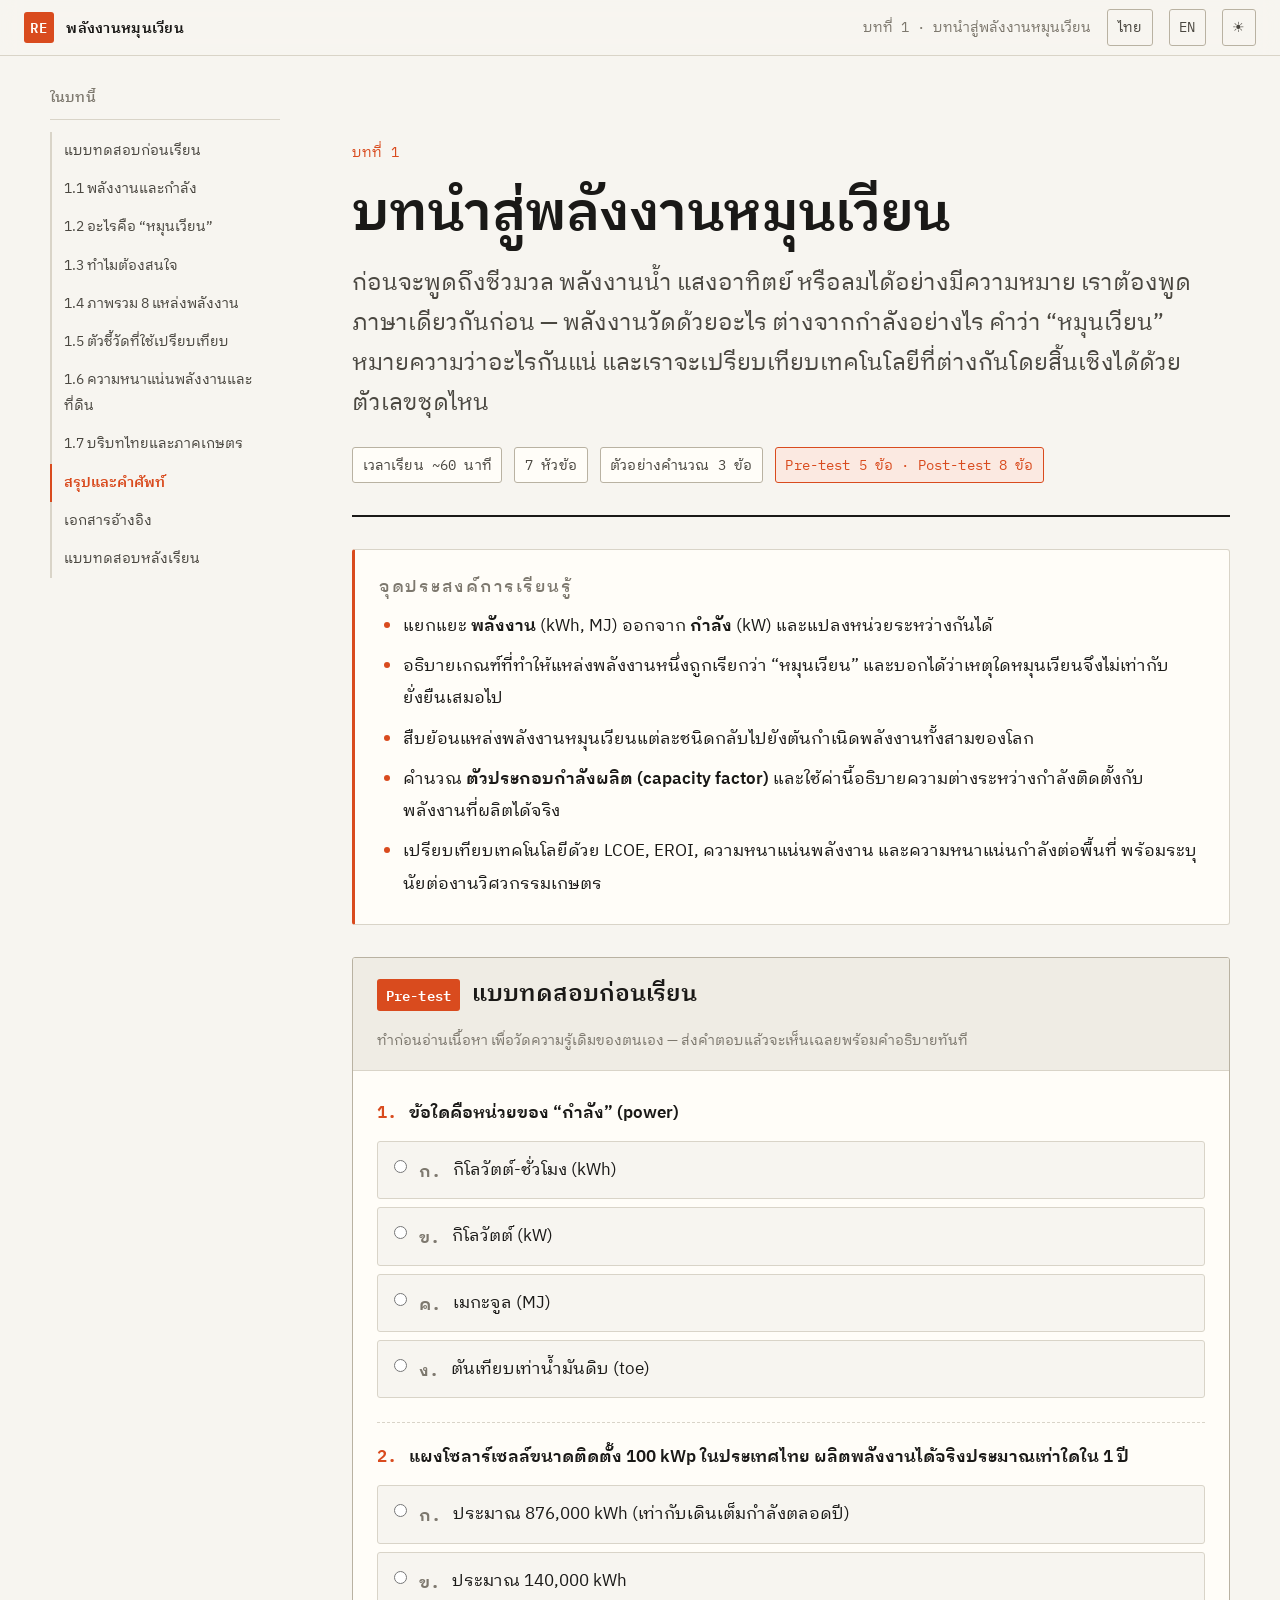
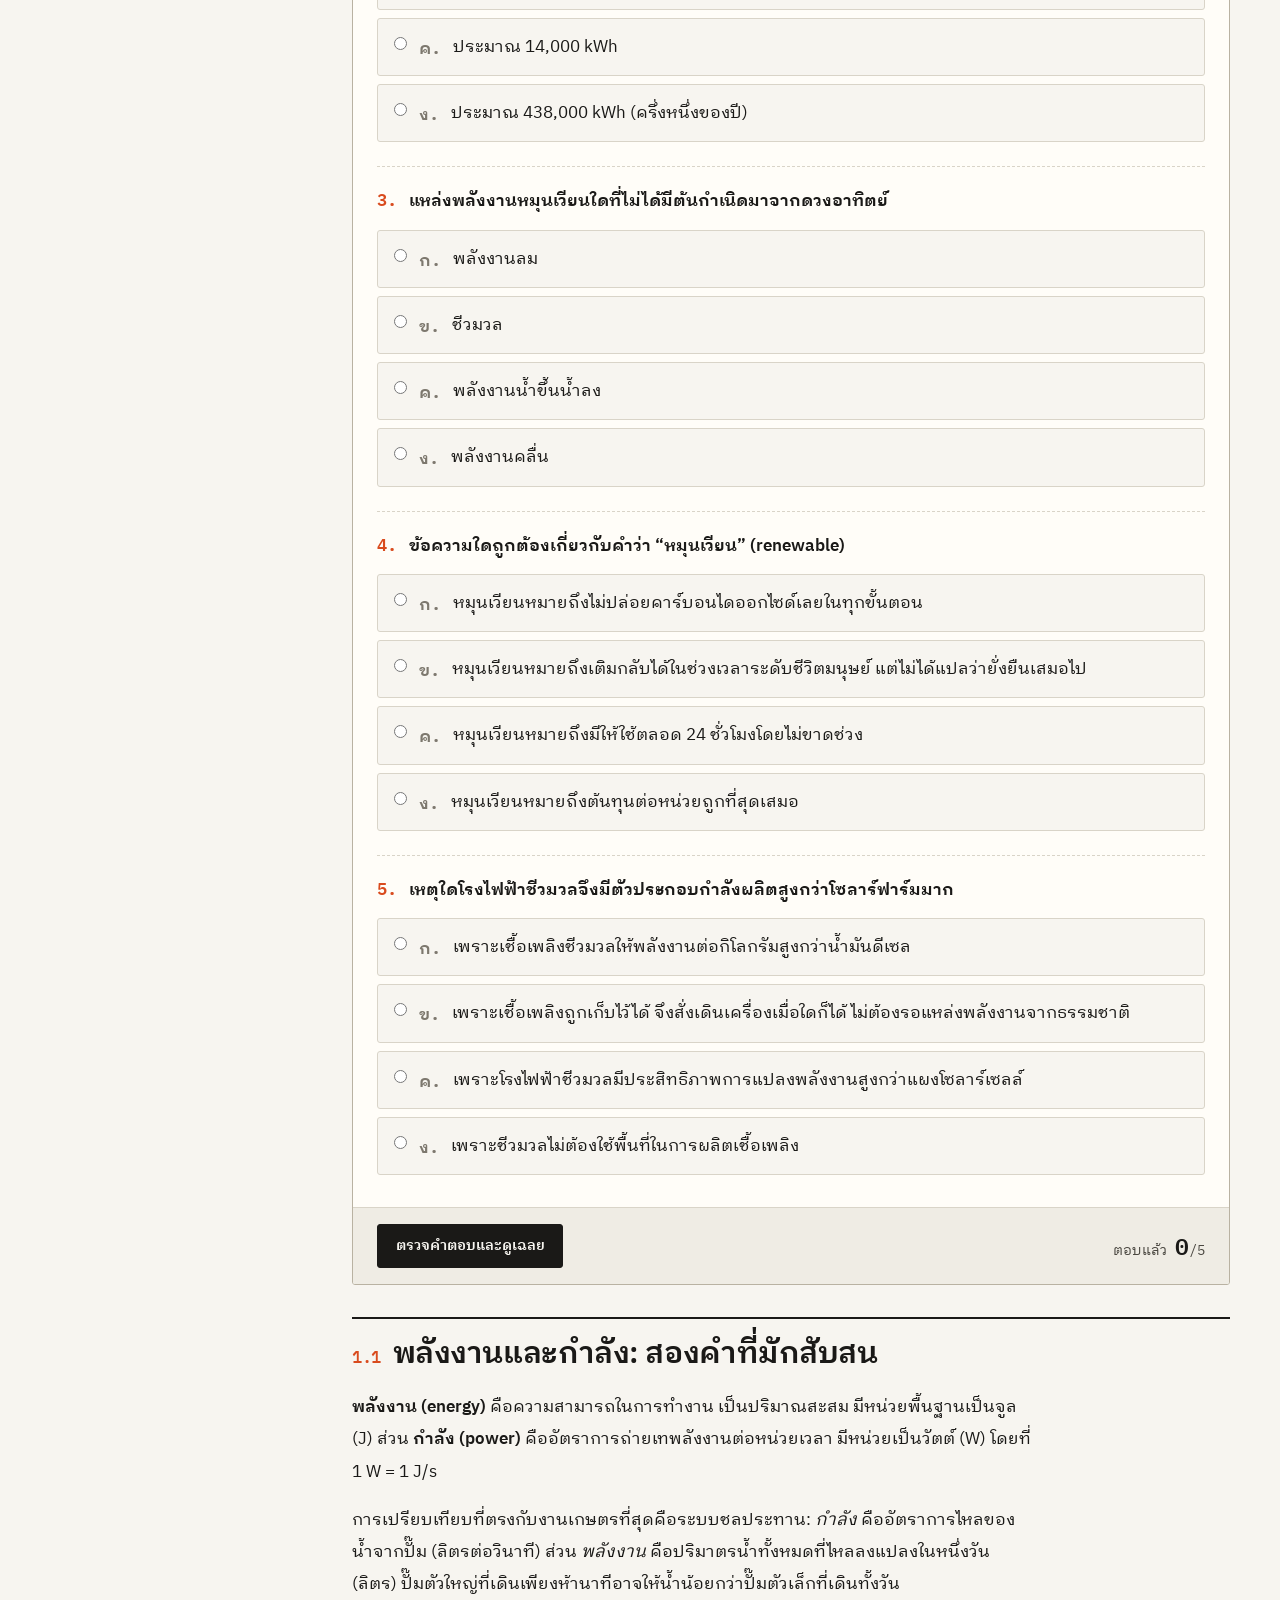
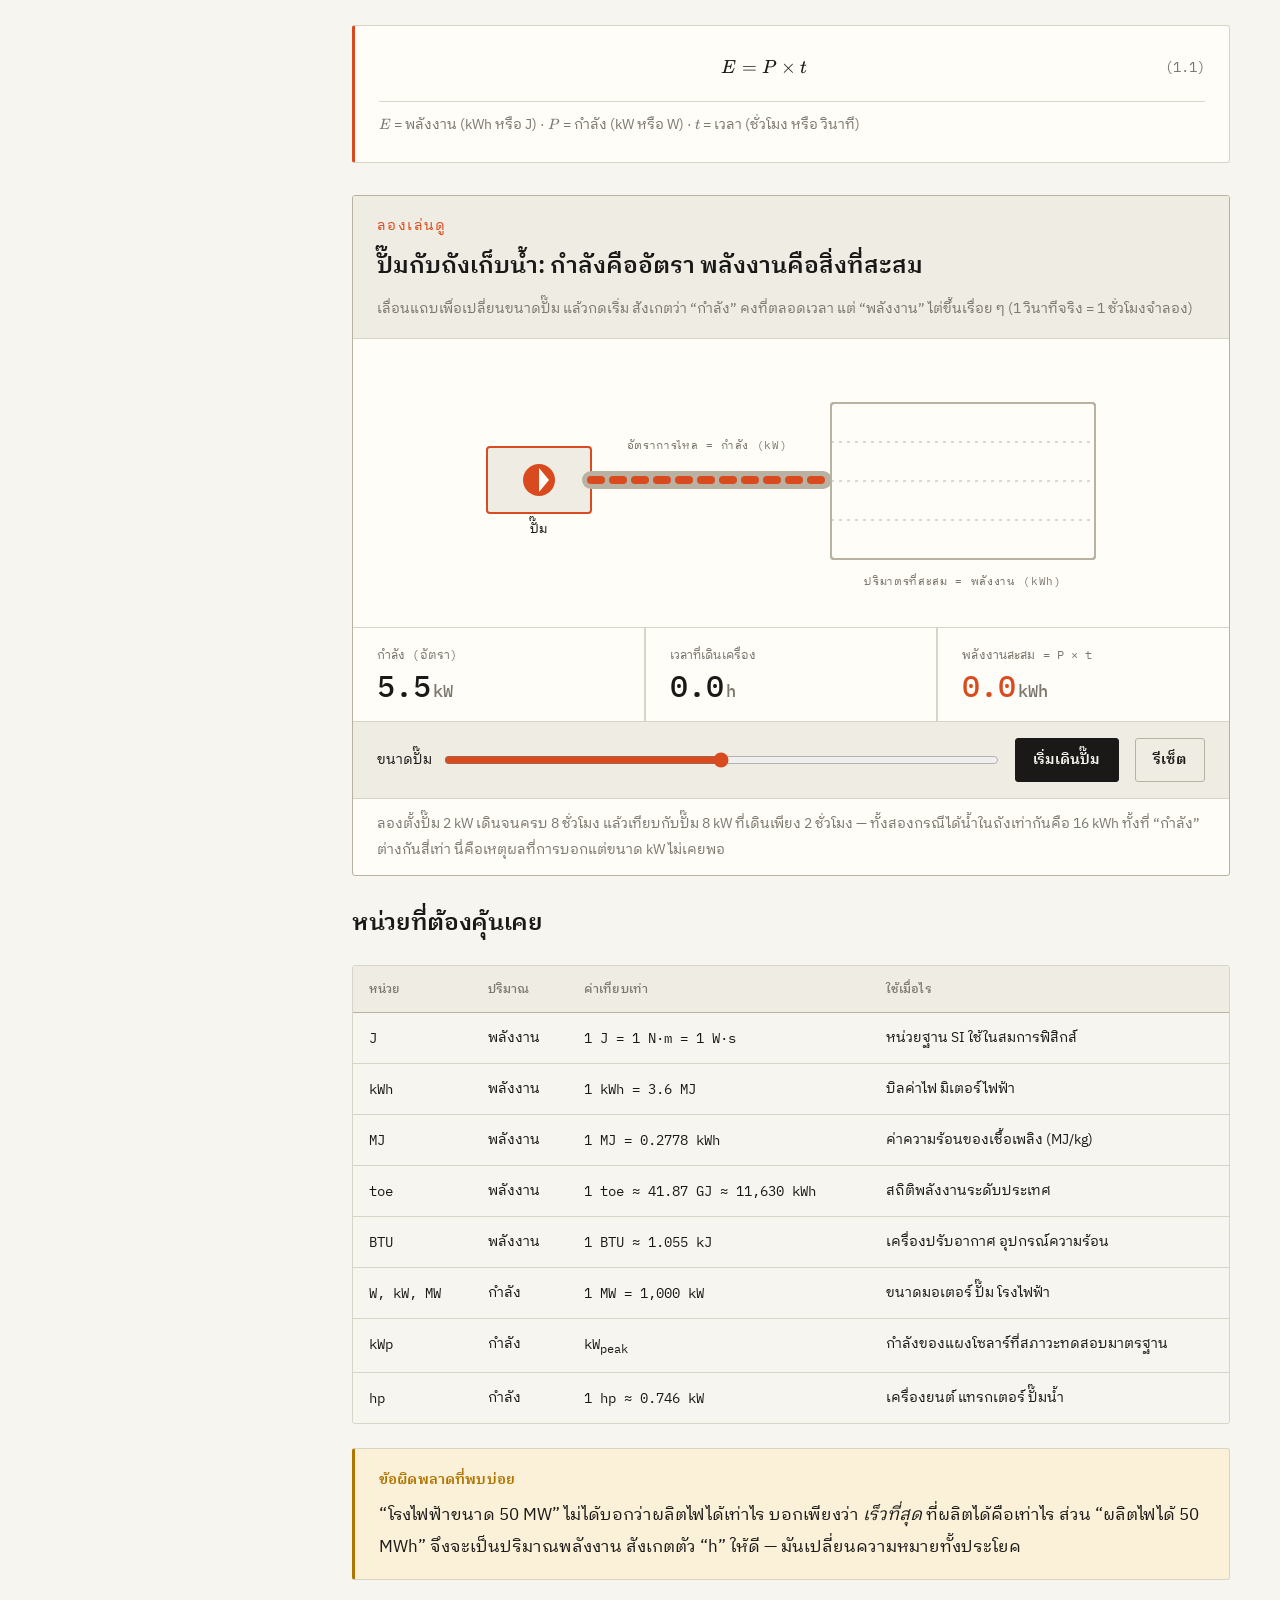
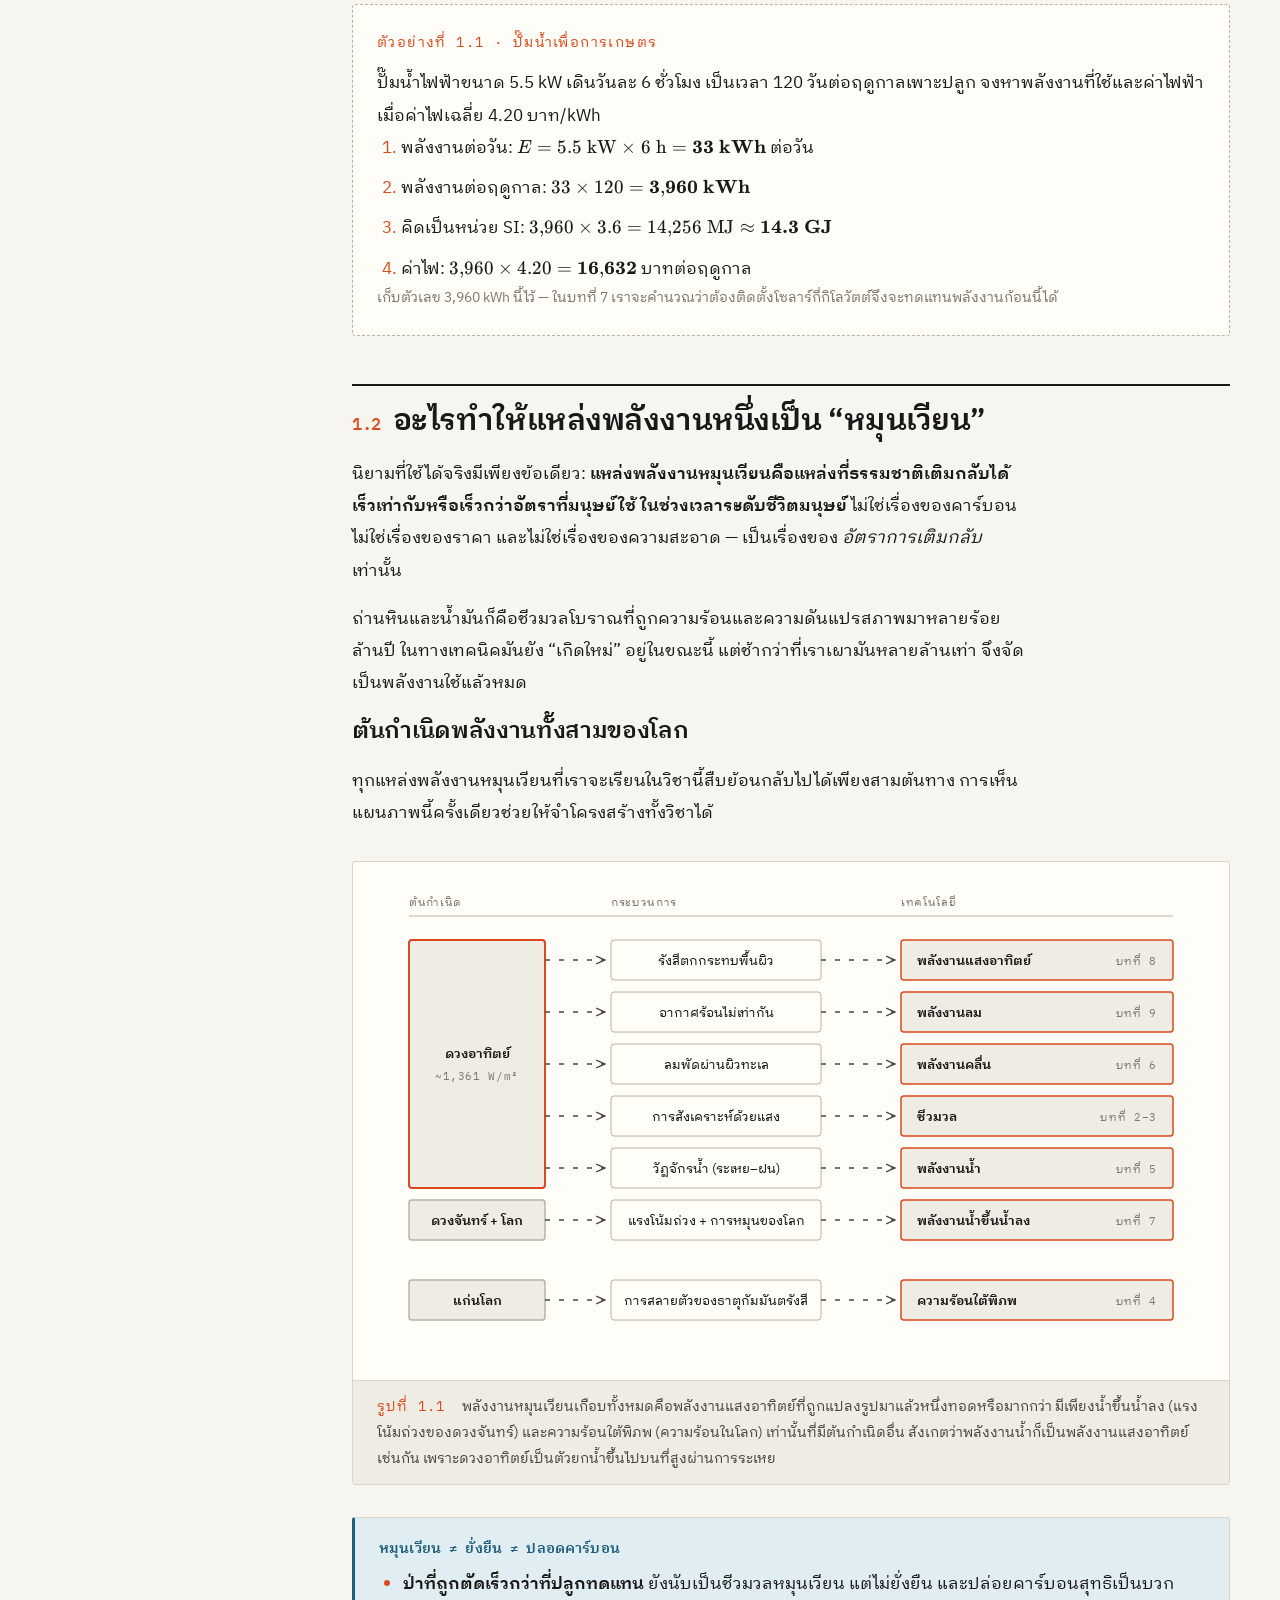
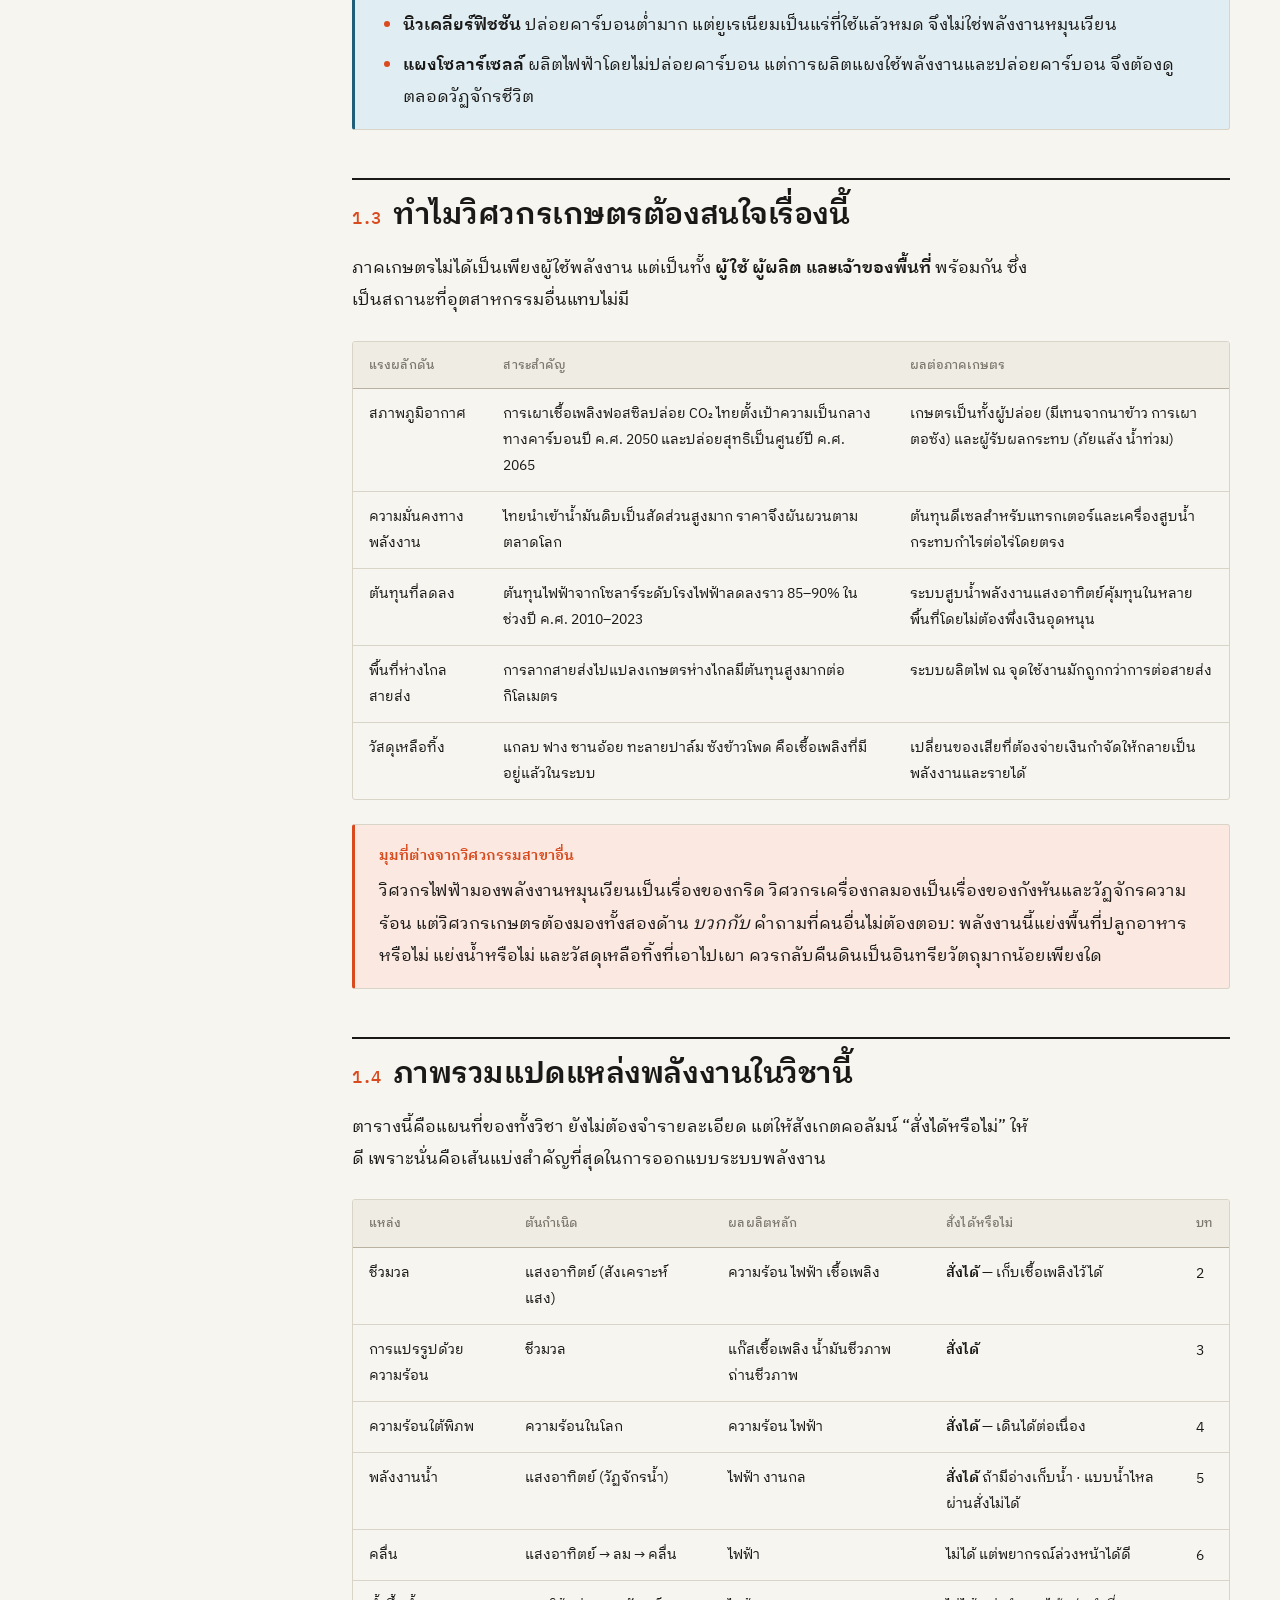
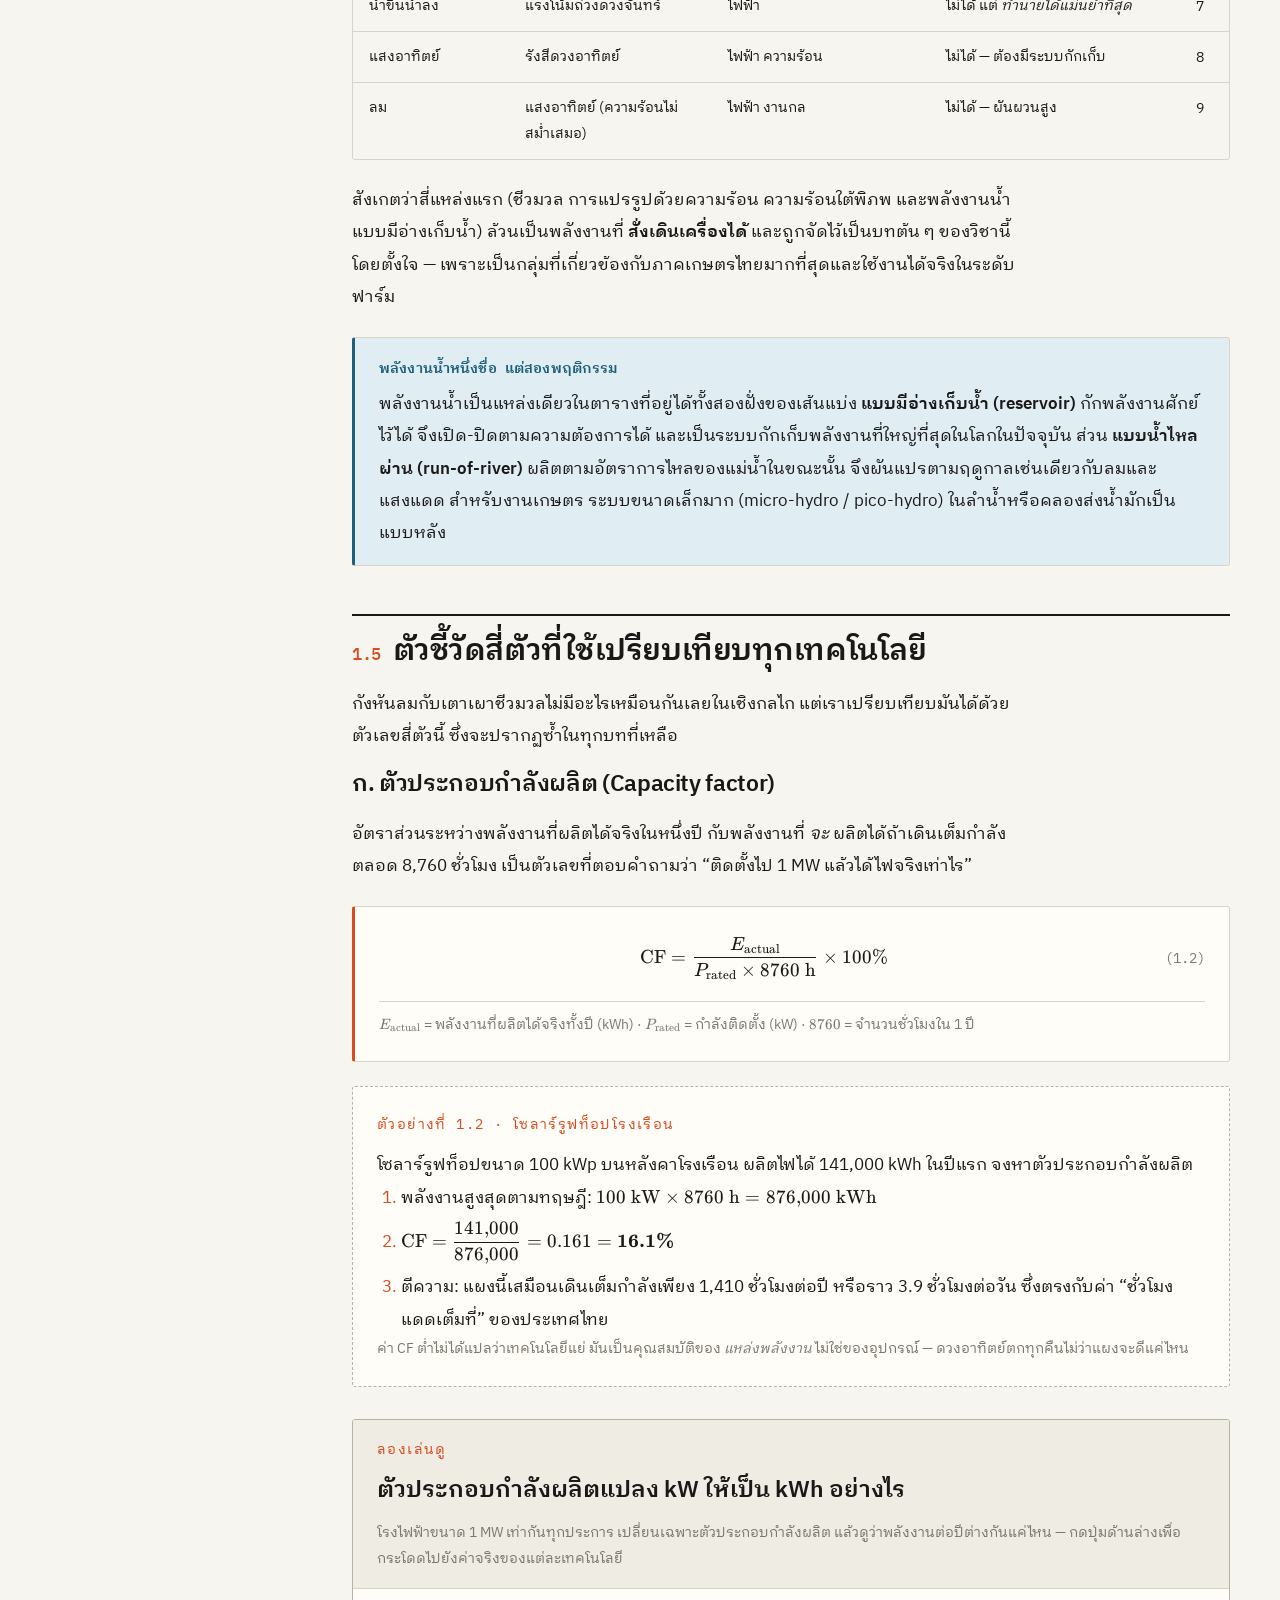
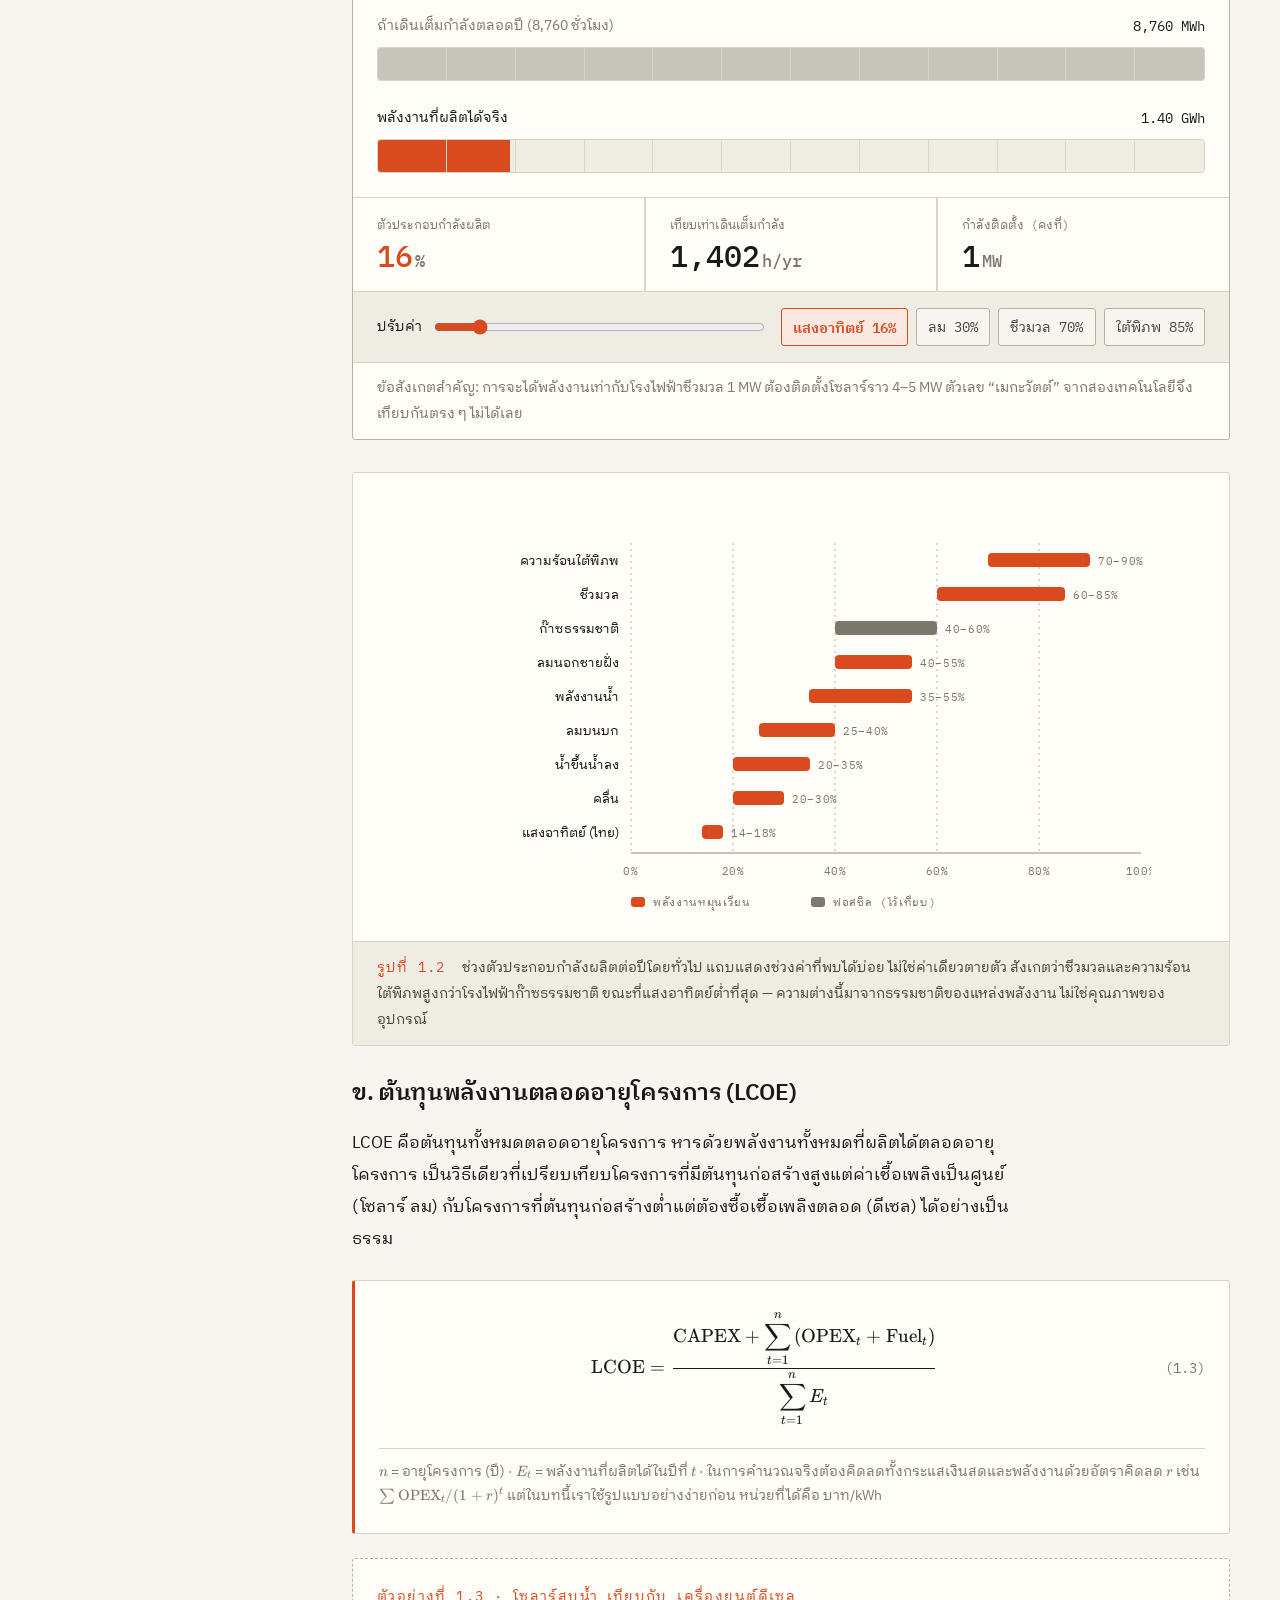
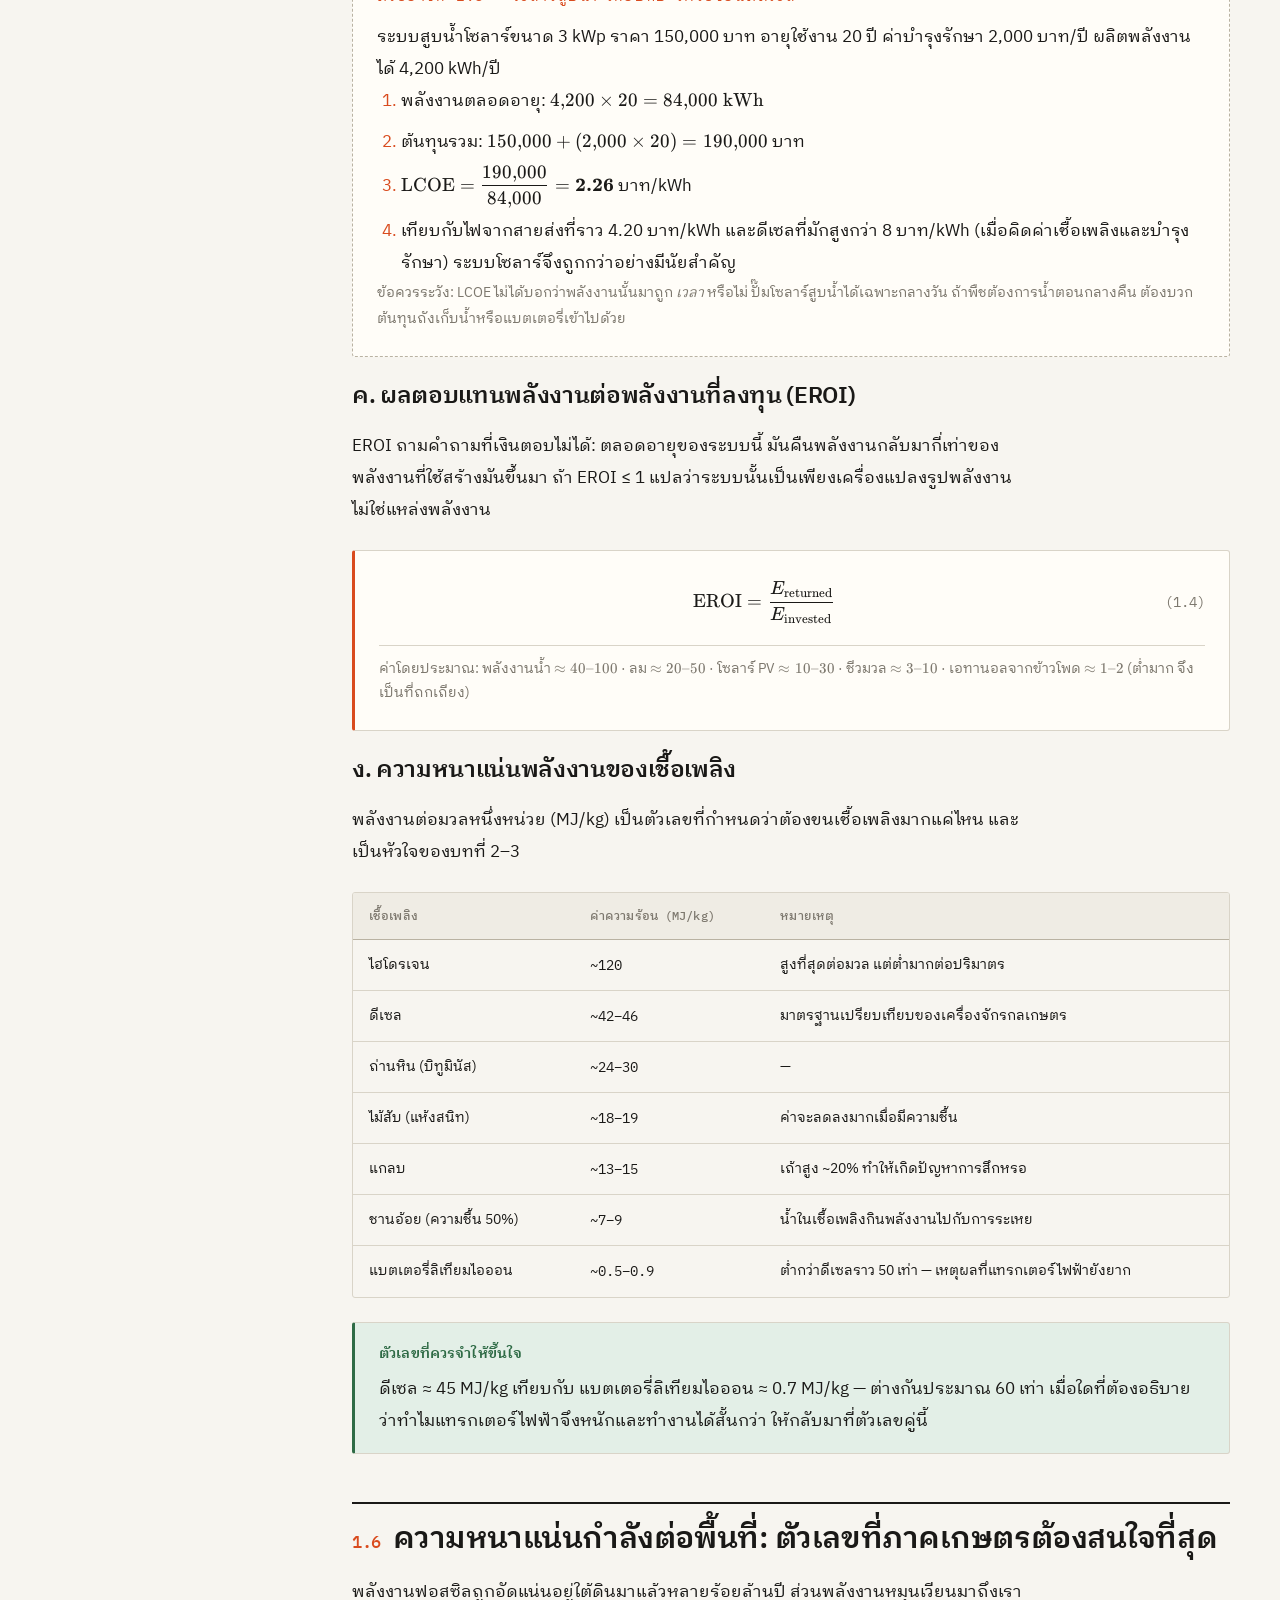
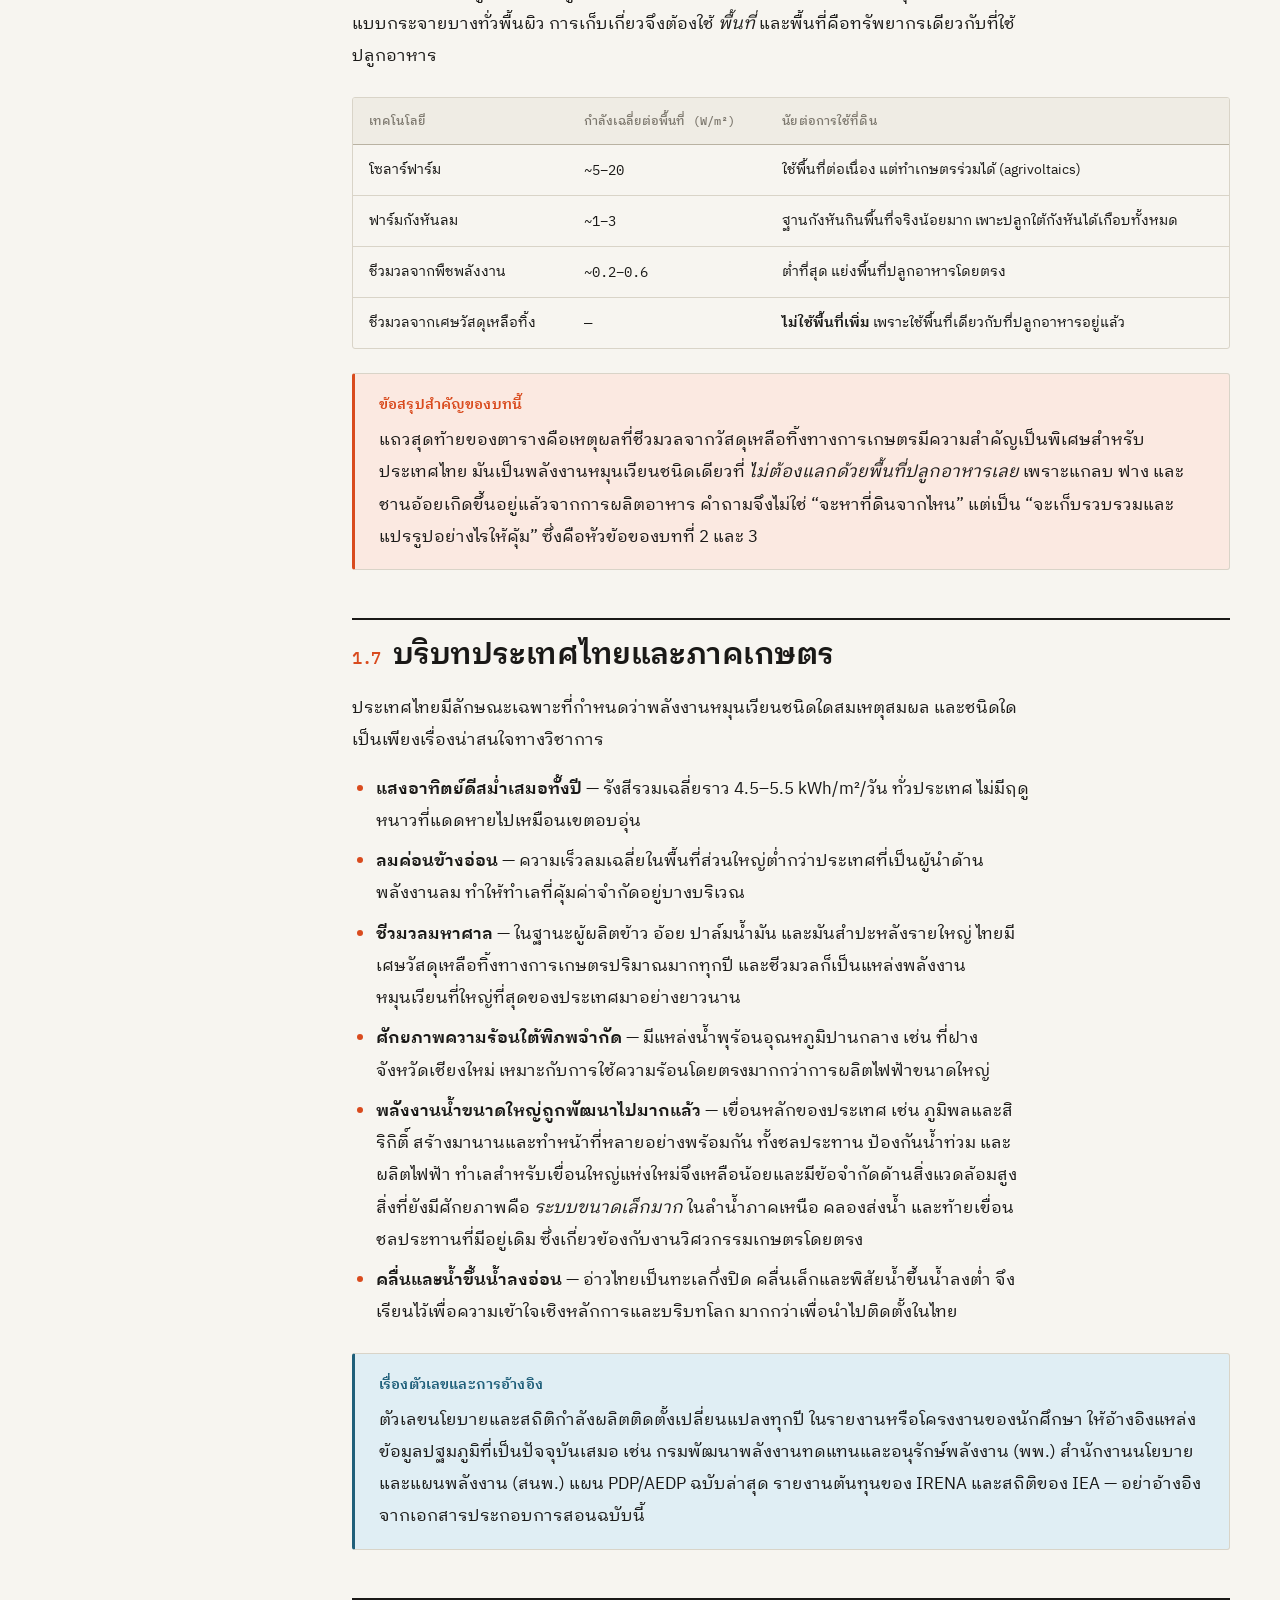
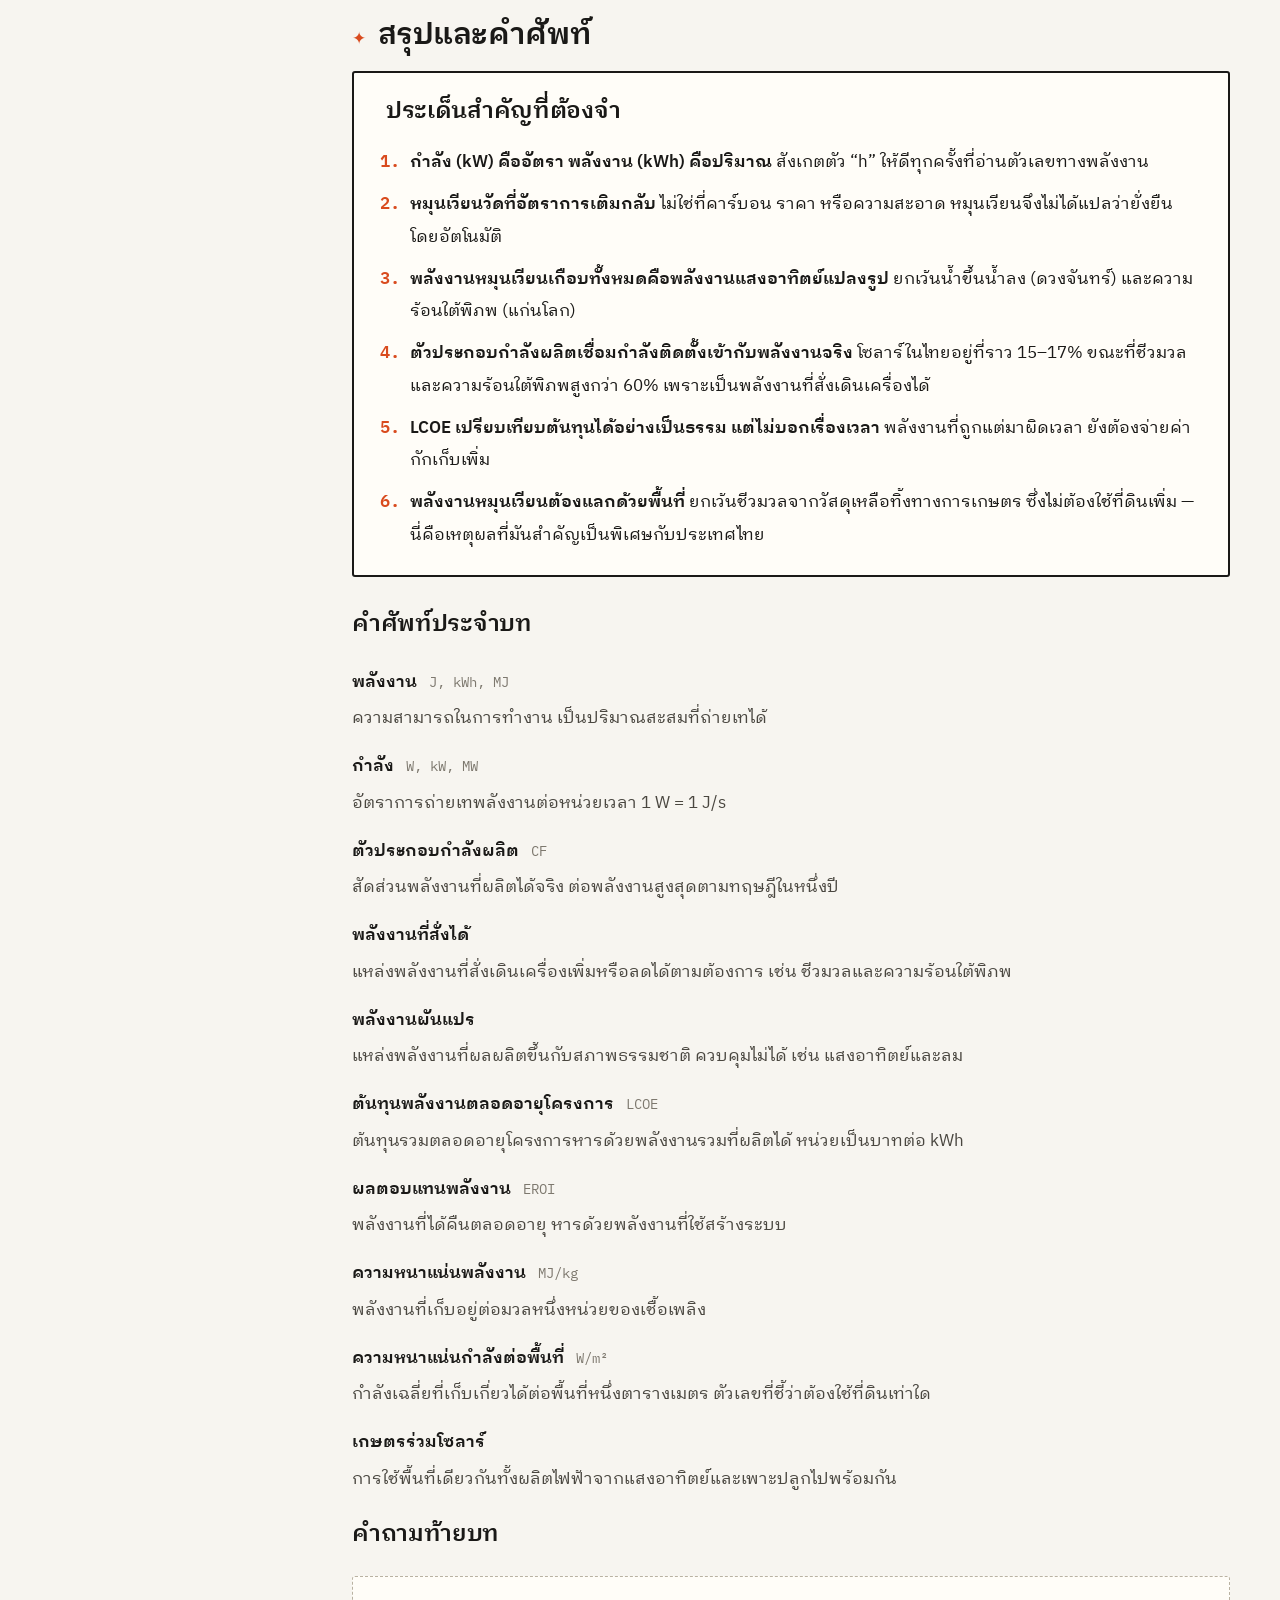
==== chapters/01-introduction.html @ a0098cc5 "Add renewable energy course site with chapter 1 Bilingual (Thai/English) static course site for 2nd-" ====
<!DOCTYPE html>
<html lang="th" data-lang="th" data-theme="light">
<head>
<meta charset="utf-8">
<meta name="viewport" content="width=device-width, initial-scale=1">
<title>บทที่ 1 · บทนำสู่พลังงานหมุนเวียน</title>
<meta name="description" content="พลังงานคืออะไร หน่วยที่ต้องรู้ ความแตกต่างระหว่างพลังงานหมุนเวียนกับเชื้อเพลิงฟอสซิล และตัวชี้วัดที่ใช้เปรียบเทียบเทคโนโลยีพลังงาน">
<link rel="preconnect" href="https://fonts.googleapis.com">
<link rel="preconnect" href="https://fonts.gstatic.com" crossorigin>
<link href="https://fonts.googleapis.com/css2?family=IBM+Plex+Mono:wght@400;500;600&family=IBM+Plex+Sans:wght@400;500;600;700&family=IBM+Plex+Sans+Thai+Looped:wght@400;500;600;700&display=swap" rel="stylesheet">
<link rel="stylesheet" href="../assets/vendor/katex/katex.min.css">
<link rel="stylesheet" href="../assets/css/base.css">
<link rel="stylesheet" href="../assets/css/components.css">
<link rel="stylesheet" href="../assets/css/anim.css">
<script src="../assets/js/boot.js"></script>
</head>
<body data-chapter="01">

<a class="skip" href="#main"><span class="th">ข้ามไปเนื้อหาหลัก</span><span class="en">Skip to main content</span></a>
<div class="progress" aria-hidden="true"></div>

<header class="topbar">
  <a class="topbar__brand" href="../index.html">
    <span class="mark">RE</span>
    <span class="name">
      <span class="th">พลังงานหมุนเวียน</span>
      <span class="en">Renewable Energy</span>
    </span>
  </a>
  <span class="topbar__spacer"></span>
  <span class="topbar__crumb">
    <span class="th">บทที่ 1 · บทนำสู่พลังงานหมุนเวียน</span>
    <span class="en">Chapter 1 · Introduction to Renewable Energy</span>
  </span>
  <button class="btn-toggle" data-lang-btn="th" aria-pressed="true">ไทย</button>
  <button class="btn-toggle" data-lang-btn="en" aria-pressed="false">EN</button>
  <button class="btn-toggle" data-theme-toggle aria-label="Switch theme"><span class="icon">☀</span></button>
</header>

<div class="wrap">
  <div class="layout">

    <!-- ============ sidebar ============ -->
    <aside class="sidebar">
      <h2><span class="th">ในบทนี้</span><span class="en">In this chapter</span></h2>
      <ol>
        <li><a href="#pretest"><span class="th">แบบทดสอบก่อนเรียน</span><span class="en">Pre-test</span></a></li>
        <li><a href="#s1"><span class="th">1.1 พลังงานและกำลัง</span><span class="en">1.1 Energy and power</span></a></li>
        <li><a href="#s2"><span class="th">1.2 อะไรคือ “หมุนเวียน”</span><span class="en">1.2 What makes energy renewable</span></a></li>
        <li><a href="#s3"><span class="th">1.3 ทำไมต้องสนใจ</span><span class="en">1.3 Why it matters</span></a></li>
        <li><a href="#s4"><span class="th">1.4 ภาพรวม 8 แหล่งพลังงาน</span><span class="en">1.4 The eight sources</span></a></li>
        <li><a href="#s5"><span class="th">1.5 ตัวชี้วัดที่ใช้เปรียบเทียบ</span><span class="en">1.5 Metrics for comparison</span></a></li>
        <li><a href="#s6"><span class="th">1.6 ความหนาแน่นพลังงานและที่ดิน</span><span class="en">1.6 Energy density and land</span></a></li>
        <li><a href="#s7"><span class="th">1.7 บริบทไทยและภาคเกษตร</span><span class="en">1.7 Thailand and agriculture</span></a></li>
        <li><a href="#summary"><span class="th">สรุปและคำศัพท์</span><span class="en">Summary and glossary</span></a></li>
        <li><a href="#references"><span class="th">เอกสารอ้างอิง</span><span class="en">References</span></a></li>
        <li><a href="#posttest"><span class="th">แบบทดสอบหลังเรียน</span><span class="en">Post-test</span></a></li>
      </ol>
    </aside>

    <!-- ============ main ============ -->
    <main id="main">

      <header class="chapter-head">
        <span class="chapter-head__num">
          <span class="th">บทที่ 1</span><span class="en">Chapter 1</span>
        </span>
        <h1>
          <span class="th">บทนำสู่พลังงานหมุนเวียน</span>
          <span class="en">Introduction to Renewable Energy</span>
        </h1>
        <p class="lead">
          <span class="th">ก่อนจะพูดถึงชีวมวล พลังงานน้ำ แสงอาทิตย์ หรือลมได้อย่างมีความหมาย เราต้องพูดภาษาเดียวกันก่อน — พลังงานวัดด้วยอะไร ต่างจากกำลังอย่างไร คำว่า “หมุนเวียน” หมายความว่าอะไรกันแน่ และเราจะเปรียบเทียบเทคโนโลยีที่ต่างกันโดยสิ้นเชิงได้ด้วยตัวเลขชุดไหน</span>
          <span class="en">Before biomass, solar or wind mean anything, we need a shared language: how energy is measured, how it differs from power, what “renewable” actually claims, and which numbers let us compare technologies that have nothing else in common.</span>
        </p>
        <div class="chapter-head__facts">
          <span class="chip"><span class="th">เวลาเรียน ~60 นาที</span><span class="en">~60 min</span></span>
          <span class="chip"><span class="th">7 หัวข้อ</span><span class="en">7 sections</span></span>
          <span class="chip"><span class="th">ตัวอย่างคำนวณ 3 ข้อ</span><span class="en">3 worked examples</span></span>
          <span class="chip chip--accent"><span class="th">Pre-test 5 ข้อ · Post-test 8 ข้อ</span><span class="en">Pre-test 5 · Post-test 8</span></span>
        </div>
      </header>

      <div class="objectives">
        <h2><span class="th">จุดประสงค์การเรียนรู้</span><span class="en">Learning objectives</span></h2>
        <ul>
          <li>
            <span class="th">แยกแยะ <strong>พลังงาน</strong> (kWh, MJ) ออกจาก <strong>กำลัง</strong> (kW) และแปลงหน่วยระหว่างกันได้</span>
            <span class="en">Distinguish <strong>energy</strong> (kWh, MJ) from <strong>power</strong> (kW) and convert between the common units.</span>
          </li>
          <li>
            <span class="th">อธิบายเกณฑ์ที่ทำให้แหล่งพลังงานหนึ่งถูกเรียกว่า “หมุนเวียน” และบอกได้ว่าเหตุใดหมุนเวียนจึงไม่เท่ากับยั่งยืนเสมอไป</span>
            <span class="en">State the criterion that makes a source “renewable”, and explain why renewable does not automatically mean sustainable.</span>
          </li>
          <li>
            <span class="th">สืบย้อนแหล่งพลังงานหมุนเวียนแต่ละชนิดกลับไปยังต้นกำเนิดพลังงานทั้งสามของโลก</span>
            <span class="en">Trace each renewable source back to one of the planet’s three primary energy origins.</span>
          </li>
          <li>
            <span class="th">คำนวณ <strong>ตัวประกอบกำลังผลิต (capacity factor)</strong> และใช้ค่านี้อธิบายความต่างระหว่างกำลังติดตั้งกับพลังงานที่ผลิตได้จริง</span>
            <span class="en">Compute a <strong>capacity factor</strong> and use it to explain the gap between installed capacity and delivered energy.</span>
          </li>
          <li>
            <span class="th">เปรียบเทียบเทคโนโลยีด้วย LCOE, EROI, ความหนาแน่นพลังงาน และความหนาแน่นกำลังต่อพื้นที่ พร้อมระบุนัยต่องานวิศวกรรมเกษตร</span>
            <span class="en">Compare technologies using LCOE, EROI, energy density and power density per unit land — and say what each implies for agricultural engineering.</span>
          </li>
        </ul>
      </div>

      <!-- ============ PRE-TEST ============ -->
      <section class="quiz quiz--pre" id="pretest" data-quiz="pre" data-pass="0.6">
        <script type="application/json" class="quiz-data">
{
  "questions": [
    {
      "q": { "th": "ข้อใดคือหน่วยของ “กำลัง” (power)", "en": "Which of these is a unit of power?" },
      "choices": [
        { "th": "กิโลวัตต์-ชั่วโมง (kWh)", "en": "Kilowatt-hour (kWh)" },
        { "th": "กิโลวัตต์ (kW)", "en": "Kilowatt (kW)" },
        { "th": "เมกะจูล (MJ)", "en": "Megajoule (MJ)" },
        { "th": "ตันเทียบเท่าน้ำมันดิบ (toe)", "en": "Tonne of oil equivalent (toe)" }
      ],
      "answer": 1,
      "why": {
        "th": "วัตต์คืออัตราการใช้พลังงานต่อวินาที (1 W = 1 J/s) จึงเป็นหน่วยของกำลัง ส่วน kWh, MJ และ toe ล้วนเป็นหน่วยของปริมาณพลังงาน",
        "en": "A watt is a rate of energy flow (1 W = 1 J/s), so it measures power. kWh, MJ and toe all measure a quantity of energy."
      }
    },
    {
      "q": { "th": "แผงโซลาร์เซลล์ขนาดติดตั้ง 100 kWp ในประเทศไทย ผลิตพลังงานได้จริงประมาณเท่าใดใน 1 ปี", "en": "A 100 kWp solar array in Thailand delivers roughly how much energy in one year?" },
      "choices": [
        { "th": "ประมาณ 876,000 kWh (เท่ากับเดินเต็มกำลังตลอดปี)", "en": "About 876,000 kWh (full power all year)" },
        { "th": "ประมาณ 140,000 kWh", "en": "About 140,000 kWh" },
        { "th": "ประมาณ 14,000 kWh", "en": "About 14,000 kWh" },
        { "th": "ประมาณ 438,000 kWh (ครึ่งหนึ่งของปี)", "en": "About 438,000 kWh (half the year)" }
      ],
      "answer": 1,
      "why": {
        "th": "โซลาร์เซลล์ในไทยมีตัวประกอบกำลังผลิตราว 15–17% ดังนั้น 100 kW × 8,760 ชม. × 0.16 ≈ 140,000 kWh ต่อปี",
        "en": "Solar PV in Thailand runs at a capacity factor of roughly 15–17%: 100 kW × 8,760 h × 0.16 ≈ 140,000 kWh per year."
      }
    },
    {
      "q": { "th": "แหล่งพลังงานหมุนเวียนใดที่ไม่ได้มีต้นกำเนิดมาจากดวงอาทิตย์", "en": "Which renewable source does NOT originate from the Sun?" },
      "choices": [
        { "th": "พลังงานลม", "en": "Wind energy" },
        { "th": "ชีวมวล", "en": "Biomass" },
        { "th": "พลังงานน้ำขึ้นน้ำลง", "en": "Tidal energy" },
        { "th": "พลังงานคลื่น", "en": "Wave energy" }
      ],
      "answer": 2,
      "why": {
        "th": "น้ำขึ้นน้ำลงเกิดจากแรงโน้มถ่วงของดวงจันทร์ (และดวงอาทิตย์บางส่วน) ร่วมกับการหมุนของโลก ไม่ใช่จากรังสีดวงอาทิตย์ ส่วนลม ชีวมวล และคลื่น ล้วนสืบย้อนกลับไปที่พลังงานแสงอาทิตย์ทั้งสิ้น",
        "en": "Tides come from the Moon’s gravity (plus a smaller solar component) acting with the Earth’s rotation — not from solar radiation. Wind, biomass and waves all trace back to sunlight."
      }
    },
    {
      "q": { "th": "ข้อความใดถูกต้องเกี่ยวกับคำว่า “หมุนเวียน” (renewable)", "en": "Which statement about the word “renewable” is correct?" },
      "choices": [
        { "th": "หมุนเวียนหมายถึงไม่ปล่อยคาร์บอนไดออกไซด์เลยในทุกขั้นตอน", "en": "Renewable means zero carbon dioxide at every stage" },
        { "th": "หมุนเวียนหมายถึงเติมกลับได้ในช่วงเวลาระดับชีวิตมนุษย์ แต่ไม่ได้แปลว่ายั่งยืนเสมอไป", "en": "Renewable means replenished on a human timescale, but it does not automatically mean sustainable" },
        { "th": "หมุนเวียนหมายถึงมีให้ใช้ตลอด 24 ชั่วโมงโดยไม่ขาดช่วง", "en": "Renewable means available 24 hours a day without interruption" },
        { "th": "หมุนเวียนหมายถึงต้นทุนต่อหน่วยถูกที่สุดเสมอ", "en": "Renewable means always the cheapest per unit of energy" }
      ],
      "answer": 1,
      "why": {
        "th": "เกณฑ์คืออัตราการเติมกลับตามธรรมชาติเทียบกับอัตราการใช้ ชีวมวลที่ตัดเร็วกว่าที่ปลูกทดแทนได้ก็ยังเรียกว่าหมุนเวียน แต่ไม่ยั่งยืน",
        "en": "The test is the natural replenishment rate versus the rate of use. Biomass harvested faster than it regrows is still “renewable” but not sustainable."
      }
    },
    {
      "q": { "th": "เหตุใดโรงไฟฟ้าชีวมวลจึงมีตัวประกอบกำลังผลิตสูงกว่าโซลาร์ฟาร์มมาก", "en": "Why does a biomass power plant have a much higher capacity factor than a solar farm?" },
      "choices": [
        { "th": "เพราะเชื้อเพลิงชีวมวลให้พลังงานต่อกิโลกรัมสูงกว่าน้ำมันดีเซล", "en": "Because biomass fuel carries more energy per kilogram than diesel" },
        { "th": "เพราะเชื้อเพลิงถูกเก็บไว้ได้ จึงสั่งเดินเครื่องเมื่อใดก็ได้ ไม่ต้องรอแหล่งพลังงานจากธรรมชาติ", "en": "Because the fuel is stored, so the plant can be dispatched at will instead of waiting for the resource" },
        { "th": "เพราะโรงไฟฟ้าชีวมวลมีประสิทธิภาพการแปลงพลังงานสูงกว่าแผงโซลาร์เซลล์", "en": "Because biomass plants convert energy more efficiently than PV panels" },
        { "th": "เพราะชีวมวลไม่ต้องใช้พื้นที่ในการผลิตเชื้อเพลิง", "en": "Because biomass needs no land to produce its fuel" }
      ],
      "answer": 1,
      "why": {
        "th": "ชีวมวลเป็นพลังงานที่ “สั่งได้” (dispatchable) เพราะเชื้อเพลิงถูกกักเก็บไว้ในตัวมันเอง ขณะที่โซลาร์ต้องรอแดด จึงเดินได้เฉพาะช่วงกลางวัน",
        "en": "Biomass is dispatchable — the energy is stored in the fuel itself — whereas solar can only run when the sun is up."
      }
    }
  ]
}
        </script>
      </section>

      <!-- ============ 1.1 ============ -->
      <section class="section" id="s1">
        <h2><span class="num">1.1</span>
          <span><span class="th">พลังงานและกำลัง: สองคำที่มักสับสน</span>
          <span class="en">Energy and power: the two words everyone mixes up</span></span>
        </h2>

        <p>
          <span class="th"><strong>พลังงาน (energy)</strong> คือความสามารถในการทำงาน เป็นปริมาณสะสม มีหน่วยพื้นฐานเป็นจูล (J) ส่วน <strong>กำลัง (power)</strong> คืออัตราการถ่ายเทพลังงานต่อหน่วยเวลา มีหน่วยเป็นวัตต์ (W) โดยที่ 1 W = 1 J/s</span>
          <span class="en"><strong>Energy</strong> is the capacity to do work — a quantity that accumulates, measured in joules (J). <strong>Power</strong> is the rate at which energy is transferred, measured in watts (W), where 1 W = 1 J/s.</span>
        </p>

        <p>
          <span class="th">การเปรียบเทียบที่ตรงกับงานเกษตรที่สุดคือระบบชลประทาน: <em>กำลัง</em> คืออัตราการไหลของน้ำจากปั๊ม (ลิตรต่อวินาที) ส่วน <em>พลังงาน</em> คือปริมาตรน้ำทั้งหมดที่ไหลลงแปลงในหนึ่งวัน (ลิตร) ปั๊มตัวใหญ่ที่เดินเพียงห้านาทีอาจให้น้ำน้อยกว่าปั๊มตัวเล็กที่เดินทั้งวัน</span>
          <span class="en">The closest analogy in agriculture is irrigation: <em>power</em> is the flow rate from the pump (litres per second); <em>energy</em> is the total volume that reached the field in a day (litres). A large pump running five minutes delivers less water than a small pump running all day.</span>
        </p>

        <div class="formula">
          <div class="formula__row">
            <div class="formula__eq">\[ E = P \times t \]</div>
            <span class="formula__num">(1.1)</span>
          </div>
          <div class="formula__where">
            <span class="th">\(E\) = พลังงาน (kWh หรือ J) · \(P\) = กำลัง (kW หรือ W) · \(t\) = เวลา (ชั่วโมง หรือ วินาที)</span>
            <span class="en">\(E\) = energy (kWh or J) · \(P\) = power (kW or W) · \(t\) = time (hours or seconds)</span>
          </div>
        </div>

        <div class="demo" data-demo="power-energy" data-reveal>
          <div class="demo__head">
            <span class="demo__label">
              <span class="th">ลองเล่นดู</span><span class="en">Try it</span>
            </span>
            <span class="demo__title">
              <span class="th">ปั๊มกับถังเก็บน้ำ: กำลังคืออัตรา พลังงานคือสิ่งที่สะสม</span>
              <span class="en">The pump and the tank: power is a rate, energy is what accumulates</span>
            </span>
            <span class="demo__sub">
              <span class="th">เลื่อนแถบเพื่อเปลี่ยนขนาดปั๊ม แล้วกดเริ่ม สังเกตว่า “กำลัง” คงที่ตลอดเวลา แต่ “พลังงาน” ไต่ขึ้นเรื่อย ๆ (1 วินาทีจริง = 1 ชั่วโมงจำลอง)</span>
              <span class="en">Move the slider to resize the pump, then press start. Watch how “power” stays constant while “energy” keeps climbing. One real second = one simulated hour.</span>
            </span>
          </div>

          <div class="demo__stage">
            <svg viewBox="0 0 640 240" width="640" role="img" aria-labelledby="peA-title peA-desc">
              <title id="peA-title">Pump and tank analogy for power and energy</title>
              <desc id="peA-desc">A pump drives water through a pipe into a tank. The flow rate in the pipe represents power in kilowatts; the water collected in the tank represents energy in kilowatt-hours.</desc>

              <!-- pump -->
              <rect x="16" y="84" width="104" height="66" rx="3" class="dg-fill dg-accent-s" stroke-width="2"/>
              <circle class="pe-pump dg-accent" cx="68" cy="117" r="16"/>
              <path class="pe-pump" d="M68 105 L78 117 L68 129 Z" fill="var(--paper-2)"/>
              <text x="68" y="170" text-anchor="middle" class="dg-text th">ปั๊ม</text>
              <text x="68" y="170" text-anchor="middle" class="dg-text en">Pump</text>

              <!-- pipe -->
              <line x1="120" y1="117" x2="352" y2="117" class="dg-rule" stroke-width="18" stroke-linecap="round"/>
              <line x1="120" y1="117" x2="352" y2="117" class="pe-pipe-flow dg-accent-s" stroke-width="8"/>

              <text x="236" y="86" text-anchor="middle" class="dg-label th">อัตราการไหล = กำลัง (kW)</text>
              <text x="236" y="86" text-anchor="middle" class="dg-label en">FLOW RATE = POWER (kW)</text>

              <!-- tank -->
              <rect x="360" y="40" width="264" height="156" rx="3" class="dg-fill-2 dg-rule" stroke-width="2"/>
              <rect data-pe-fill x="362" y="194" width="260" height="0" class="pe-fill dg-accent" opacity="0.75"/>
              <rect x="360" y="40" width="264" height="156" rx="3" fill="none" class="dg-rule" stroke-width="2"/>

              <!-- tank gradations -->
              <g class="dg-rule" stroke-width="1" stroke-dasharray="3 5">
                <line x1="360" y1="79"  x2="624" y2="79"/>
                <line x1="360" y1="118" x2="624" y2="118"/>
                <line x1="360" y1="157" x2="624" y2="157"/>
              </g>
              <text x="492" y="222" text-anchor="middle" class="dg-label th">ปริมาตรที่สะสม = พลังงาน (kWh)</text>
              <text x="492" y="222" text-anchor="middle" class="dg-label en">VOLUME COLLECTED = ENERGY (kWh)</text>
            </svg>
          </div>

          <div class="readouts">
            <div class="readout">
              <span class="readout__label">
                <span class="th">กำลัง (อัตรา)</span><span class="en">Power (a rate)</span>
              </span>
              <span class="readout__value"><span data-pe-power>5.5</span><span class="readout__unit">kW</span></span>
            </div>
            <div class="readout">
              <span class="readout__label">
                <span class="th">เวลาที่เดินเครื่อง</span><span class="en">Time running</span>
              </span>
              <span class="readout__value"><span data-pe-time>0.0</span><span class="readout__unit">h</span></span>
            </div>
            <div class="readout readout--accent">
              <span class="readout__label">
                <span class="th">พลังงานสะสม = P × t</span><span class="en">Energy so far = P × t</span>
              </span>
              <span class="readout__value"><span data-pe-energy>0.0</span><span class="readout__unit">kWh</span></span>
            </div>
          </div>

          <div class="demo__controls">
            <label class="demo__field">
              <span class="th">ขนาดปั๊ม</span><span class="en">Pump size</span>
              <input type="range" min="1" max="10" step="0.5" value="5.5" data-pe-slider
                     aria-label="Pump power in kilowatts">
            </label>
            <button type="button" class="btn" data-pe-play>
              <span class="th" data-pe-play-th>เริ่มเดินปั๊ม</span>
              <span class="en" data-pe-play-en>Start the pump</span>
            </button>
            <button type="button" class="btn btn--ghost" data-pe-reset>
              <span class="th">รีเซ็ต</span><span class="en">Reset</span>
            </button>
          </div>

          <div class="demo__note">
            <p>
              <span class="th">ลองตั้งปั๊ม 2 kW เดินจนครบ 8 ชั่วโมง แล้วเทียบกับปั๊ม 8 kW ที่เดินเพียง 2 ชั่วโมง — ทั้งสองกรณีได้น้ำในถังเท่ากันคือ 16 kWh ทั้งที่ “กำลัง” ต่างกันสี่เท่า นี่คือเหตุผลที่การบอกแต่ขนาด kW ไม่เคยพอ</span>
              <span class="en">Set the pump to 2 kW and run the full 8 hours, then compare a 8 kW pump run for just 2 hours. Both put 16 kWh in the tank although their power differs fourfold — which is why a kW rating alone never tells you enough.</span>
            </p>
          </div>
        </div>

        <h3><span class="th">หน่วยที่ต้องคุ้นเคย</span><span class="en">Units you must be fluent in</span></h3>

        <div class="table-wrap">
          <table>
            <thead>
              <tr>
                <th><span class="th">หน่วย</span><span class="en">Unit</span></th>
                <th><span class="th">ปริมาณ</span><span class="en">Measures</span></th>
                <th><span class="th">ค่าเทียบเท่า</span><span class="en">Equivalent</span></th>
                <th><span class="th">ใช้เมื่อไร</span><span class="en">Where you meet it</span></th>
              </tr>
            </thead>
            <tbody>
              <tr>
                <td class="num">J</td>
                <td><span class="th">พลังงาน</span><span class="en">Energy</span></td>
                <td class="num">1 J = 1 N·m = 1 W·s</td>
                <td><span class="th">หน่วยฐาน SI ใช้ในสมการฟิสิกส์</span><span class="en">SI base unit, used in physics equations</span></td>
              </tr>
              <tr>
                <td class="num">kWh</td>
                <td><span class="th">พลังงาน</span><span class="en">Energy</span></td>
                <td class="num">1 kWh = 3.6 MJ</td>
                <td><span class="th">บิลค่าไฟ มิเตอร์ไฟฟ้า</span><span class="en">Electricity bills and meters</span></td>
              </tr>
              <tr>
                <td class="num">MJ</td>
                <td><span class="th">พลังงาน</span><span class="en">Energy</span></td>
                <td class="num">1 MJ = 0.2778 kWh</td>
                <td><span class="th">ค่าความร้อนของเชื้อเพลิง (MJ/kg)</span><span class="en">Fuel heating values (MJ/kg)</span></td>
              </tr>
              <tr>
                <td class="num">toe</td>
                <td><span class="th">พลังงาน</span><span class="en">Energy</span></td>
                <td class="num">1 toe ≈ 41.87 GJ ≈ 11,630 kWh</td>
                <td><span class="th">สถิติพลังงานระดับประเทศ</span><span class="en">National energy statistics</span></td>
              </tr>
              <tr>
                <td class="num">BTU</td>
                <td><span class="th">พลังงาน</span><span class="en">Energy</span></td>
                <td class="num">1 BTU ≈ 1.055 kJ</td>
                <td><span class="th">เครื่องปรับอากาศ อุปกรณ์ความร้อน</span><span class="en">Air conditioners and heating equipment</span></td>
              </tr>
              <tr>
                <td class="num">W, kW, MW</td>
                <td><span class="th">กำลัง</span><span class="en">Power</span></td>
                <td class="num">1 MW = 1,000 kW</td>
                <td><span class="th">ขนาดมอเตอร์ ปั๊ม โรงไฟฟ้า</span><span class="en">Motor, pump and plant ratings</span></td>
              </tr>
              <tr>
                <td class="num">kWp</td>
                <td><span class="th">กำลัง</span><span class="en">Power</span></td>
                <td class="num">kW<sub>peak</sub></td>
                <td><span class="th">กำลังของแผงโซลาร์ที่สภาวะทดสอบมาตรฐาน</span><span class="en">PV rating at standard test conditions</span></td>
              </tr>
              <tr>
                <td class="num">hp</td>
                <td><span class="th">กำลัง</span><span class="en">Power</span></td>
                <td class="num">1 hp ≈ 0.746 kW</td>
                <td><span class="th">เครื่องยนต์ แทรกเตอร์ ปั๊มน้ำ</span><span class="en">Engines, tractors, pumps</span></td>
              </tr>
            </tbody>
          </table>
        </div>

        <div class="callout callout--warn">
          <div class="callout__title">
            <span class="th">ข้อผิดพลาดที่พบบ่อย</span><span class="en">Common mistake</span>
          </div>
          <p>
            <span class="th">“โรงไฟฟ้าขนาด 50 MW” ไม่ได้บอกว่าผลิตไฟได้เท่าไร บอกเพียงว่า <em>เร็วที่สุด</em> ที่ผลิตได้คือเท่าไร ส่วน “ผลิตไฟได้ 50 MWh” จึงจะเป็นปริมาณพลังงาน สังเกตตัว “h” ให้ดี — มันเปลี่ยนความหมายทั้งประโยค</span>
            <span class="en">“A 50 MW plant” says nothing about how much electricity it produces — only how fast it <em>can</em> produce it. “50 MWh” is a quantity. Watch for that “h”: it changes the meaning of the whole sentence.</span>
          </p>
        </div>

        <div class="example">
          <div class="example__label">
            <span class="th">ตัวอย่างที่ 1.1 · ปั๊มน้ำเพื่อการเกษตร</span>
            <span class="en">Worked example 1.1 · An irrigation pump</span>
          </div>
          <p>
            <span class="th">ปั๊มน้ำไฟฟ้าขนาด 5.5 kW เดินวันละ 6 ชั่วโมง เป็นเวลา 120 วันต่อฤดูกาลเพาะปลูก จงหาพลังงานที่ใช้และค่าไฟฟ้า เมื่อค่าไฟเฉลี่ย 4.20 บาท/kWh</span>
            <span class="en">A 5.5 kW electric pump runs 6 hours a day for 120 days per growing season. Find the energy consumed and the electricity cost at an average tariff of 4.20 THB/kWh.</span>
          </p>
          <ol>
            <li>
              <span class="th">พลังงานต่อวัน: \(E = 5.5\ \mathrm{kW} \times 6\ \mathrm{h} = \mathbf{33\ kWh}\) ต่อวัน</span>
              <span class="en">Daily energy: \(E = 5.5\ \mathrm{kW} \times 6\ \mathrm{h} = \mathbf{33\ kWh}\)</span>
            </li>
            <li>
              <span class="th">พลังงานต่อฤดูกาล: \(33 \times 120 = \mathbf{3{,}960\ kWh}\)</span>
              <span class="en">Seasonal energy: \(33 \times 120 = \mathbf{3{,}960\ kWh}\)</span>
            </li>
            <li>
              <span class="th">คิดเป็นหน่วย SI: \(3{,}960 \times 3.6 = 14{,}256\ \mathrm{MJ} \approx \mathbf{14.3\ GJ}\)</span>
              <span class="en">In SI units: \(3{,}960 \times 3.6 = 14{,}256\ \mathrm{MJ} \approx \mathbf{14.3\ GJ}\)</span>
            </li>
            <li>
              <span class="th">ค่าไฟ: \(3{,}960 \times 4.20 = \mathbf{16{,}632}\) บาทต่อฤดูกาล</span>
              <span class="en">Cost: \(3{,}960 \times 4.20 = \mathbf{16{,}632}\) THB per season</span>
            </li>
          </ol>
          <p class="small muted">
            <span class="th">เก็บตัวเลข 3,960 kWh นี้ไว้ — ในบทที่ 7 เราจะคำนวณว่าต้องติดตั้งโซลาร์กี่กิโลวัตต์จึงจะทดแทนพลังงานก้อนนี้ได้</span>
            <span class="en">Hold on to that 3,960 kWh — in Chapter 7 we will size the solar array that replaces it.</span>
          </p>
        </div>
      </section>

      <!-- ============ 1.2 ============ -->
      <section class="section" id="s2">
        <h2><span class="num">1.2</span>
          <span><span class="th">อะไรทำให้แหล่งพลังงานหนึ่งเป็น “หมุนเวียน”</span>
          <span class="en">What makes an energy source “renewable”</span></span>
        </h2>

        <p>
          <span class="th">นิยามที่ใช้ได้จริงมีเพียงข้อเดียว: <strong>แหล่งพลังงานหมุนเวียนคือแหล่งที่ธรรมชาติเติมกลับได้เร็วเท่ากับหรือเร็วกว่าอัตราที่มนุษย์ใช้ ในช่วงเวลาระดับชีวิตมนุษย์</strong> ไม่ใช่เรื่องของคาร์บอน ไม่ใช่เรื่องของราคา และไม่ใช่เรื่องของความสะอาด — เป็นเรื่องของ <em>อัตราการเติมกลับ</em> เท่านั้น</span>
          <span class="en">There is only one working definition: <strong>a renewable source is one that nature replenishes at least as fast as we consume it, on a human timescale.</strong> Not a claim about carbon, not about price, not about cleanliness — purely about the <em>rate of replenishment</em>.</span>
        </p>

        <p>
          <span class="th">ถ่านหินและน้ำมันก็คือชีวมวลโบราณที่ถูกความร้อนและความดันแปรสภาพมาหลายร้อยล้านปี ในทางเทคนิคมันยัง “เกิดใหม่” อยู่ในขณะนี้ แต่ช้ากว่าที่เราเผามันหลายล้านเท่า จึงจัดเป็นพลังงานใช้แล้วหมด</span>
          <span class="en">Coal and oil are simply ancient biomass cooked for hundreds of millions of years. They are technically still forming today — millions of times slower than we burn them, which is why they count as non-renewable.</span>
        </p>

        <h3><span class="th">ต้นกำเนิดพลังงานทั้งสามของโลก</span><span class="en">The planet’s three energy origins</span></h3>

        <p>
          <span class="th">ทุกแหล่งพลังงานหมุนเวียนที่เราจะเรียนในวิชานี้สืบย้อนกลับไปได้เพียงสามต้นทาง การเห็นแผนภาพนี้ครั้งเดียวช่วยให้จำโครงสร้างทั้งวิชาได้</span>
          <span class="en">Every renewable source in this course traces back to just three origins. Seeing this once gives you the skeleton of the whole syllabus.</span>
        </p>

        <figure class="figure" data-reveal>
          <div class="figure__body">
            <svg viewBox="0 0 780 470" width="780" role="img" aria-labelledby="fig1-title">
              <title id="fig1-title">Origins of renewable energy sources</title>
              <defs>
                <marker id="arw" viewBox="0 0 10 10" refX="9" refY="5" markerWidth="7" markerHeight="7" orient="auto-start-reverse">
                  <path d="M 0 1 L 9 5 L 0 9" fill="none" class="dg-line" stroke-width="1.4"/>
                </marker>
              </defs>

              <!-- column headers -->
              <text x="8" y="20" class="dg-label th">ต้นกำเนิด</text>
              <text x="8" y="20" class="dg-label en">ORIGIN</text>
              <text x="210" y="20" class="dg-label th">กระบวนการ</text>
              <text x="210" y="20" class="dg-label en">PROCESS</text>
              <text x="500" y="20" class="dg-label th">เทคโนโลยี</text>
              <text x="500" y="20" class="dg-label en">TECHNOLOGY</text>
              <line x1="8" y1="30" x2="772" y2="30" class="dg-rule" stroke-width="1"/>

              <!-- origin boxes -->
              <rect x="8" y="54" width="136" height="248" rx="3" class="dg-fill dg-accent-s" stroke-width="2"/>
              <text x="76" y="172" text-anchor="middle" class="dg-text th" font-weight="600">ดวงอาทิตย์</text>
              <text x="76" y="172" text-anchor="middle" class="dg-text en" font-weight="600">THE SUN</text>
              <text x="76" y="194" text-anchor="middle" class="dg-label">~1,361 W/m²</text>

              <rect x="8" y="314" width="136" height="40" rx="3" class="dg-fill dg-rule" stroke-width="1.5"/>
              <text x="76" y="339" text-anchor="middle" class="dg-text th" font-weight="600">ดวงจันทร์ + โลก</text>
              <text x="76" y="339" text-anchor="middle" class="dg-text en" font-weight="600">MOON + EARTH</text>

              <rect x="8" y="394" width="136" height="40" rx="3" class="dg-fill dg-rule" stroke-width="1.5"/>
              <text x="76" y="419" text-anchor="middle" class="dg-text th" font-weight="600">แก่นโลก</text>
              <text x="76" y="419" text-anchor="middle" class="dg-text en" font-weight="600">EARTH’S CORE</text>

              <!-- process boxes -->
              <g class="dg-line">
                <rect x="210" y="54"  width="210" height="40" rx="3" class="dg-fill-2 dg-rule" stroke-width="1"/>
                <rect x="210" y="106" width="210" height="40" rx="3" class="dg-fill-2 dg-rule" stroke-width="1"/>
                <rect x="210" y="158" width="210" height="40" rx="3" class="dg-fill-2 dg-rule" stroke-width="1"/>
                <rect x="210" y="210" width="210" height="40" rx="3" class="dg-fill-2 dg-rule" stroke-width="1"/>
                <rect x="210" y="262" width="210" height="40" rx="3" class="dg-fill-2 dg-rule" stroke-width="1"/>
                <rect x="210" y="314" width="210" height="40" rx="3" class="dg-fill-2 dg-rule" stroke-width="1"/>
                <rect x="210" y="394" width="210" height="40" rx="3" class="dg-fill-2 dg-rule" stroke-width="1"/>
              </g>
              <text x="315" y="79"  text-anchor="middle" class="dg-text th">รังสีตกกระทบพื้นผิว</text>
              <text x="315" y="79"  text-anchor="middle" class="dg-text en">Radiation reaching the ground</text>
              <text x="315" y="131" text-anchor="middle" class="dg-text th">อากาศร้อนไม่เท่ากัน</text>
              <text x="315" y="131" text-anchor="middle" class="dg-text en">Uneven heating of the air</text>
              <text x="315" y="183" text-anchor="middle" class="dg-text th">ลมพัดผ่านผิวทะเล</text>
              <text x="315" y="183" text-anchor="middle" class="dg-text en">Wind blowing over the sea</text>
              <text x="315" y="235" text-anchor="middle" class="dg-text th">การสังเคราะห์ด้วยแสง</text>
              <text x="315" y="235" text-anchor="middle" class="dg-text en">Photosynthesis</text>
              <text x="315" y="287" text-anchor="middle" class="dg-text th">วัฏจักรน้ำ (ระเหย–ฝน)</text>
              <text x="315" y="287" text-anchor="middle" class="dg-text en">The water cycle</text>
              <text x="315" y="339" text-anchor="middle" class="dg-text th">แรงโน้มถ่วง + การหมุนของโลก</text>
              <text x="315" y="339" text-anchor="middle" class="dg-text en">Gravity + Earth’s rotation</text>
              <text x="315" y="419" text-anchor="middle" class="dg-text th">การสลายตัวของธาตุกัมมันตรังสี</text>
              <text x="315" y="419" text-anchor="middle" class="dg-text en">Radioactive decay in the mantle</text>

              <!-- technology boxes -->
              <g>
                <rect x="500" y="54"  width="272" height="40" rx="3" class="dg-fill dg-accent-s" stroke-width="1.5"/>
                <rect x="500" y="106" width="272" height="40" rx="3" class="dg-fill dg-accent-s" stroke-width="1.5"/>
                <rect x="500" y="158" width="272" height="40" rx="3" class="dg-fill dg-accent-s" stroke-width="1.5"/>
                <rect x="500" y="210" width="272" height="40" rx="3" class="dg-fill dg-accent-s" stroke-width="1.5"/>
                <rect x="500" y="262" width="272" height="40" rx="3" class="dg-fill dg-accent-s" stroke-width="1.5"/>
                <rect x="500" y="314" width="272" height="40" rx="3" class="dg-fill dg-accent-s" stroke-width="1.5"/>
                <rect x="500" y="394" width="272" height="40" rx="3" class="dg-fill dg-accent-s" stroke-width="1.5"/>
              </g>
              <text x="516" y="79"  class="dg-text th" font-weight="600">พลังงานแสงอาทิตย์</text>
              <text x="516" y="79"  class="dg-text en" font-weight="600">Solar</text>
              <text x="516" y="131" class="dg-text th" font-weight="600">พลังงานลม</text>
              <text x="516" y="131" class="dg-text en" font-weight="600">Wind</text>
              <text x="516" y="183" class="dg-text th" font-weight="600">พลังงานคลื่น</text>
              <text x="516" y="183" class="dg-text en" font-weight="600">Wave</text>
              <text x="516" y="235" class="dg-text th" font-weight="600">ชีวมวล</text>
              <text x="516" y="235" class="dg-text en" font-weight="600">Biomass</text>
              <text x="516" y="287" class="dg-text th" font-weight="600">พลังงานน้ำ</text>
              <text x="516" y="287" class="dg-text en" font-weight="600">Hydro</text>
              <text x="516" y="339" class="dg-text th" font-weight="600">พลังงานน้ำขึ้นน้ำลง</text>
              <text x="516" y="339" class="dg-text en" font-weight="600">Tidal</text>
              <text x="516" y="419" class="dg-text th" font-weight="600">ความร้อนใต้พิภพ</text>
              <text x="516" y="419" class="dg-text en" font-weight="600">Geothermal</text>

              <text x="756" y="79"  text-anchor="end" class="dg-label th">บทที่ 8</text>
              <text x="756" y="79"  text-anchor="end" class="dg-label en">CH 8</text>
              <text x="756" y="131" text-anchor="end" class="dg-label th">บทที่ 9</text>
              <text x="756" y="131" text-anchor="end" class="dg-label en">CH 9</text>
              <text x="756" y="183" text-anchor="end" class="dg-label th">บทที่ 6</text>
              <text x="756" y="183" text-anchor="end" class="dg-label en">CH 6</text>
              <text x="756" y="235" text-anchor="end" class="dg-label th">บทที่ 2–3</text>
              <text x="756" y="235" text-anchor="end" class="dg-label en">CH 2–3</text>
              <text x="756" y="287" text-anchor="end" class="dg-label th">บทที่ 5</text>
              <text x="756" y="287" text-anchor="end" class="dg-label en">CH 5</text>
              <text x="756" y="339" text-anchor="end" class="dg-label th">บทที่ 7</text>
              <text x="756" y="339" text-anchor="end" class="dg-label en">CH 7</text>
              <text x="756" y="419" text-anchor="end" class="dg-label th">บทที่ 4</text>
              <text x="756" y="419" text-anchor="end" class="dg-label en">CH 4</text>

              <!-- connectors: the dashes drift left to right, showing which way energy travels -->
              <g class="dg-line dg-flow" stroke-width="1.4" fill="none" marker-end="url(#arw)">
                <line x1="144" y1="74"  x2="204" y2="74"/>
                <line x1="144" y1="126" x2="204" y2="126"/>
                <line x1="144" y1="178" x2="204" y2="178"/>
                <line x1="144" y1="230" x2="204" y2="230"/>
                <line x1="144" y1="282" x2="204" y2="282"/>
                <line x1="144" y1="334" x2="204" y2="334"/>
                <line x1="144" y1="414" x2="204" y2="414"/>
                <line x1="420" y1="74"  x2="494" y2="74"/>
                <line x1="420" y1="126" x2="494" y2="126"/>
                <line x1="420" y1="178" x2="494" y2="178"/>
                <line x1="420" y1="230" x2="494" y2="230"/>
                <line x1="420" y1="282" x2="494" y2="282"/>
                <line x1="420" y1="334" x2="494" y2="334"/>
                <line x1="420" y1="414" x2="494" y2="414"/>
              </g>
            </svg>
          </div>
          <figcaption>
            <span class="label">
              <span class="th">รูปที่ 1.1</span><span class="en">Figure 1.1</span>
            </span>
            <span class="th">พลังงานหมุนเวียนเกือบทั้งหมดคือพลังงานแสงอาทิตย์ที่ถูกแปลงรูปมาแล้วหนึ่งทอดหรือมากกว่า มีเพียงน้ำขึ้นน้ำลง (แรงโน้มถ่วงของดวงจันทร์) และความร้อนใต้พิภพ (ความร้อนในโลก) เท่านั้นที่มีต้นกำเนิดอื่น สังเกตว่าพลังงานน้ำก็เป็นพลังงานแสงอาทิตย์เช่นกัน เพราะดวงอาทิตย์เป็นตัวยกน้ำขึ้นไปบนที่สูงผ่านการระเหย</span>
            <span class="en">Nearly all renewable energy is sunlight that has been converted once or more. Only tidal (lunar gravity) and geothermal (the Earth’s own heat) have a different origin. Note that hydro is solar too: it is the Sun that lifts the water to altitude in the first place, through evaporation.</span>
          </figcaption>
        </figure>

        <div class="callout callout--note">
          <div class="callout__title">
            <span class="th">หมุนเวียน ≠ ยั่งยืน ≠ ปลอดคาร์บอน</span>
            <span class="en">Renewable ≠ sustainable ≠ carbon-free</span>
          </div>
          <ul>
            <li>
              <span class="th"><strong>ป่าที่ถูกตัดเร็วกว่าที่ปลูกทดแทน</strong> ยังนับเป็นชีวมวลหมุนเวียน แต่ไม่ยั่งยืน และปล่อยคาร์บอนสุทธิเป็นบวก</span>
              <span class="en"><strong>A forest cut faster than it regrows</strong> is still renewable biomass — but not sustainable, and its net carbon is positive.</span>
            </li>
            <li>
              <span class="th"><strong>นิวเคลียร์ฟิชชัน</strong> ปล่อยคาร์บอนต่ำมาก แต่ยูเรเนียมเป็นแร่ที่ใช้แล้วหมด จึงไม่ใช่พลังงานหมุนเวียน</span>
              <span class="en"><strong>Nuclear fission</strong> is very low-carbon, but uranium is a finite ore — so it is not renewable.</span>
            </li>
            <li>
              <span class="th"><strong>แผงโซลาร์เซลล์</strong> ผลิตไฟฟ้าโดยไม่ปล่อยคาร์บอน แต่การผลิตแผงใช้พลังงานและปล่อยคาร์บอน จึงต้องดูตลอดวัฏจักรชีวิต</span>
              <span class="en"><strong>A solar panel</strong> emits nothing while generating, but manufacturing it does — which is why we judge over the full life cycle.</span>
            </li>
          </ul>
        </div>
      </section>

      <!-- ============ 1.3 ============ -->
      <section class="section" id="s3">
        <h2><span class="num">1.3</span>
          <span><span class="th">ทำไมวิศวกรเกษตรต้องสนใจเรื่องนี้</span>
          <span class="en">Why this matters to an agricultural engineer</span></span>
        </h2>

        <p>
          <span class="th">ภาคเกษตรไม่ได้เป็นเพียงผู้ใช้พลังงาน แต่เป็นทั้ง <strong>ผู้ใช้ ผู้ผลิต และเจ้าของพื้นที่</strong> พร้อมกัน ซึ่งเป็นสถานะที่อุตสาหกรรมอื่นแทบไม่มี</span>
          <span class="en">Agriculture is not merely an energy consumer. It is simultaneously a <strong>consumer, a producer, and a landowner</strong> — a position almost no other sector holds.</span>
        </p>

        <div class="table-wrap">
          <table>
            <thead>
              <tr>
                <th><span class="th">แรงผลักดัน</span><span class="en">Driver</span></th>
                <th><span class="th">สาระสำคัญ</span><span class="en">What it means</span></th>
                <th><span class="th">ผลต่อภาคเกษตร</span><span class="en">Consequence for farming</span></th>
              </tr>
            </thead>
            <tbody>
              <tr>
                <td><span class="th">สภาพภูมิอากาศ</span><span class="en">Climate</span></td>
                <td><span class="th">การเผาเชื้อเพลิงฟอสซิลปล่อย CO₂ ไทยตั้งเป้าความเป็นกลางทางคาร์บอนปี ค.ศ. 2050 และปล่อยสุทธิเป็นศูนย์ปี ค.ศ. 2065</span><span class="en">Burning fossil fuels releases CO₂. Thailand targets carbon neutrality by 2050 and net-zero emissions by 2065.</span></td>
                <td><span class="th">เกษตรเป็นทั้งผู้ปล่อย (มีเทนจากนาข้าว การเผาตอซัง) และผู้รับผลกระทบ (ภัยแล้ง น้ำท่วม)</span><span class="en">Farming both emits (paddy methane, residue burning) and suffers (drought, flooding).</span></td>
              </tr>
              <tr>
                <td><span class="th">ความมั่นคงทางพลังงาน</span><span class="en">Energy security</span></td>
                <td><span class="th">ไทยนำเข้าน้ำมันดิบเป็นสัดส่วนสูงมาก ราคาจึงผันผวนตามตลาดโลก</span><span class="en">Thailand imports the large majority of its crude oil, so prices track world markets.</span></td>
                <td><span class="th">ต้นทุนดีเซลสำหรับแทรกเตอร์และเครื่องสูบน้ำกระทบกำไรต่อไร่โดยตรง</span><span class="en">Diesel for tractors and pumps hits margin per rai directly.</span></td>
              </tr>
              <tr>
                <td><span class="th">ต้นทุนที่ลดลง</span><span class="en">Falling cost</span></td>
                <td><span class="th">ต้นทุนไฟฟ้าจากโซลาร์ระดับโรงไฟฟ้าลดลงราว 85–90% ในช่วงปี ค.ศ. 2010–2023</span><span class="en">Utility-scale solar electricity costs fell roughly 85–90% between 2010 and 2023.</span></td>
                <td><span class="th">ระบบสูบน้ำพลังงานแสงอาทิตย์คุ้มทุนในหลายพื้นที่โดยไม่ต้องพึ่งเงินอุดหนุน</span><span class="en">Solar pumping now pays back on its own in many locations, without subsidy.</span></td>
              </tr>
              <tr>
                <td><span class="th">พื้นที่ห่างไกลสายส่ง</span><span class="en">Off-grid land</span></td>
                <td><span class="th">การลากสายส่งไปแปลงเกษตรห่างไกลมีต้นทุนสูงมากต่อกิโลเมตร</span><span class="en">Extending a grid line to a remote plot costs a great deal per kilometre.</span></td>
                <td><span class="th">ระบบผลิตไฟ ณ จุดใช้งานมักถูกกว่าการต่อสายส่ง</span><span class="en">Generating at the point of use is often cheaper than connecting.</span></td>
              </tr>
              <tr>
                <td><span class="th">วัสดุเหลือทิ้ง</span><span class="en">Residues</span></td>
                <td><span class="th">แกลบ ฟาง ชานอ้อย ทะลายปาล์ม ซังข้าวโพด คือเชื้อเพลิงที่มีอยู่แล้วในระบบ</span><span class="en">Husk, straw, bagasse, palm bunches and corn cobs are fuel already inside the system.</span></td>
                <td><span class="th">เปลี่ยนของเสียที่ต้องจ่ายเงินกำจัดให้กลายเป็นพลังงานและรายได้</span><span class="en">Turns a disposal cost into energy and income.</span></td>
              </tr>
            </tbody>
          </table>
        </div>

        <div class="callout callout--key">
          <div class="callout__title">
            <span class="th">มุมที่ต่างจากวิศวกรรมสาขาอื่น</span>
            <span class="en">The angle that is unique to this field</span>
          </div>
          <p>
            <span class="th">วิศวกรไฟฟ้ามองพลังงานหมุนเวียนเป็นเรื่องของกริด วิศวกรเครื่องกลมองเป็นเรื่องของกังหันและวัฏจักรความร้อน แต่วิศวกรเกษตรต้องมองทั้งสองด้าน <em>บวกกับ</em> คำถามที่คนอื่นไม่ต้องตอบ: พลังงานนี้แย่งพื้นที่ปลูกอาหารหรือไม่ แย่งน้ำหรือไม่ และวัสดุเหลือทิ้งที่เอาไปเผา ควรกลับคืนดินเป็นอินทรียวัตถุมากน้อยเพียงใด</span>
            <span class="en">Electrical engineers see renewables as a grid problem; mechanical engineers see turbines and thermal cycles. Agricultural engineers must see both, <em>plus</em> a question nobody else has to answer: does this energy compete with food for land, does it compete for water, and how much of the residue we are about to burn should have gone back into the soil as organic matter?</span>
          </p>
        </div>
      </section>

      <!-- ============ 1.4 ============ -->
      <section class="section" id="s4">
        <h2><span class="num">1.4</span>
          <span><span class="th">ภาพรวมแปดแหล่งพลังงานในวิชานี้</span>
          <span class="en">The eight sources covered in this course</span></span>
        </h2>

        <p>
          <span class="th">ตารางนี้คือแผนที่ของทั้งวิชา ยังไม่ต้องจำรายละเอียด แต่ให้สังเกตคอลัมน์ “สั่งได้หรือไม่” ให้ดี เพราะนั่นคือเส้นแบ่งสำคัญที่สุดในการออกแบบระบบพลังงาน</span>
          <span class="en">This table is the map of the whole course. Do not memorise the details yet, but look hard at the “dispatchable?” column — it is the single most important dividing line in energy system design.</span>
        </p>

        <div class="table-wrap">
          <table>
            <thead>
              <tr>
                <th><span class="th">แหล่ง</span><span class="en">Source</span></th>
                <th><span class="th">ต้นกำเนิด</span><span class="en">Origin</span></th>
                <th><span class="th">ผลผลิตหลัก</span><span class="en">Main output</span></th>
                <th><span class="th">สั่งได้หรือไม่</span><span class="en">Dispatchable?</span></th>
                <th><span class="th">บท</span><span class="en">Ch.</span></th>
              </tr>
            </thead>
            <tbody>
              <tr>
                <td><span class="th">ชีวมวล</span><span class="en">Biomass</span></td>
                <td><span class="th">แสงอาทิตย์ (สังเคราะห์แสง)</span><span class="en">Sun (photosynthesis)</span></td>
                <td><span class="th">ความร้อน ไฟฟ้า เชื้อเพลิง</span><span class="en">Heat, electricity, fuel</span></td>
                <td><span class="th"><strong>สั่งได้</strong> — เก็บเชื้อเพลิงไว้ได้</span><span class="en"><strong>Yes</strong> — the fuel stores</span></td>
                <td class="num">2</td>
              </tr>
              <tr>
                <td><span class="th">การแปรรูปด้วยความร้อน</span><span class="en">Thermal conversion</span></td>
                <td><span class="th">ชีวมวล</span><span class="en">Biomass</span></td>
                <td><span class="th">แก๊สเชื้อเพลิง น้ำมันชีวภาพ ถ่านชีวภาพ</span><span class="en">Syngas, bio-oil, biochar</span></td>
                <td><span class="th"><strong>สั่งได้</strong></span><span class="en"><strong>Yes</strong></span></td>
                <td class="num">3</td>
              </tr>
              <tr>
                <td><span class="th">ความร้อนใต้พิภพ</span><span class="en">Geothermal</span></td>
                <td><span class="th">ความร้อนในโลก</span><span class="en">Earth’s heat</span></td>
                <td><span class="th">ความร้อน ไฟฟ้า</span><span class="en">Heat, electricity</span></td>
                <td><span class="th"><strong>สั่งได้</strong> — เดินได้ต่อเนื่อง</span><span class="en"><strong>Yes</strong> — runs continuously</span></td>
                <td class="num">4</td>
              </tr>
              <tr>
                <td><span class="th">พลังงานน้ำ</span><span class="en">Hydro</span></td>
                <td><span class="th">แสงอาทิตย์ (วัฏจักรน้ำ)</span><span class="en">Sun (the water cycle)</span></td>
                <td><span class="th">ไฟฟ้า งานกล</span><span class="en">Electricity, mechanical work</span></td>
                <td><span class="th"><strong>สั่งได้</strong> ถ้ามีอ่างเก็บน้ำ · แบบน้ำไหลผ่านสั่งไม่ได้</span><span class="en"><strong>Yes</strong> with a reservoir · run-of-river is not</span></td>
                <td class="num">5</td>
              </tr>
              <tr>
                <td><span class="th">คลื่น</span><span class="en">Wave</span></td>
                <td><span class="th">แสงอาทิตย์ → ลม → คลื่น</span><span class="en">Sun → wind → waves</span></td>
                <td><span class="th">ไฟฟ้า</span><span class="en">Electricity</span></td>
                <td><span class="th">ไม่ได้ แต่พยากรณ์ล่วงหน้าได้ดี</span><span class="en">No, but forecasts well</span></td>
                <td class="num">6</td>
              </tr>
              <tr>
                <td><span class="th">น้ำขึ้นน้ำลง</span><span class="en">Tidal</span></td>
                <td><span class="th">แรงโน้มถ่วงดวงจันทร์</span><span class="en">Lunar gravity</span></td>
                <td><span class="th">ไฟฟ้า</span><span class="en">Electricity</span></td>
                <td><span class="th">ไม่ได้ แต่ <em>ทำนายได้แม่นยำที่สุด</em></span><span class="en">No, but <em>perfectly predictable</em></span></td>
                <td class="num">7</td>
              </tr>
              <tr>
                <td><span class="th">แสงอาทิตย์</span><span class="en">Solar</span></td>
                <td><span class="th">รังสีดวงอาทิตย์</span><span class="en">Solar radiation</span></td>
                <td><span class="th">ไฟฟ้า ความร้อน</span><span class="en">Electricity, heat</span></td>
                <td><span class="th">ไม่ได้ — ต้องมีระบบกักเก็บ</span><span class="en">No — needs storage</span></td>
                <td class="num">8</td>
              </tr>
              <tr>
                <td><span class="th">ลม</span><span class="en">Wind</span></td>
                <td><span class="th">แสงอาทิตย์ (ความร้อนไม่สม่ำเสมอ)</span><span class="en">Sun (uneven heating)</span></td>
                <td><span class="th">ไฟฟ้า งานกล</span><span class="en">Electricity, mechanical work</span></td>
                <td><span class="th">ไม่ได้ — ผันผวนสูง</span><span class="en">No — highly variable</span></td>
                <td class="num">9</td>
              </tr>
            </tbody>
          </table>
        </div>

        <p>
          <span class="th">สังเกตว่าสี่แหล่งแรก (ชีวมวล การแปรรูปด้วยความร้อน ความร้อนใต้พิภพ และพลังงานน้ำแบบมีอ่างเก็บน้ำ) ล้วนเป็นพลังงานที่ <strong>สั่งเดินเครื่องได้</strong> และถูกจัดไว้เป็นบทต้น ๆ ของวิชานี้โดยตั้งใจ — เพราะเป็นกลุ่มที่เกี่ยวข้องกับภาคเกษตรไทยมากที่สุดและใช้งานได้จริงในระดับฟาร์ม</span>
          <span class="en">Notice that the first four — biomass, thermal conversion, geothermal and reservoir hydro — are all <strong>dispatchable</strong>, and that they come early in the course on purpose: they are the group most connected to Thai agriculture and the most deployable at farm scale.</span>
        </p>

        <div class="callout callout--note">
          <div class="callout__title">
            <span class="th">พลังงานน้ำหนึ่งชื่อ แต่สองพฤติกรรม</span>
            <span class="en">One name, two behaviours</span>
          </div>
          <p>
            <span class="th">พลังงานน้ำเป็นแหล่งเดียวในตารางที่อยู่ได้ทั้งสองฝั่งของเส้นแบ่ง <strong>แบบมีอ่างเก็บน้ำ (reservoir)</strong> กักพลังงานศักย์ไว้ได้ จึงเปิด-ปิดตามความต้องการได้ และเป็นระบบกักเก็บพลังงานที่ใหญ่ที่สุดในโลกในปัจจุบัน ส่วน <strong>แบบน้ำไหลผ่าน (run-of-river)</strong> ผลิตตามอัตราการไหลของแม่น้ำในขณะนั้น จึงผันแปรตามฤดูกาลเช่นเดียวกับลมและแสงแดด สำหรับงานเกษตร ระบบขนาดเล็กมาก (micro-hydro / pico-hydro) ในลำน้ำหรือคลองส่งน้ำมักเป็นแบบหลัง</span>
            <span class="en">Hydro is the only source in the table that sits on both sides of the line. A <strong>reservoir</strong> plant stores potential energy and can be switched on and off on demand — it is still the largest form of energy storage in the world. A <strong>run-of-river</strong> plant takes whatever the river is carrying at that moment, so it varies seasonally like wind or sunlight. At farm scale, micro- and pico-hydro on a stream or an irrigation canal are usually the latter.</span>
          </p>
        </div>
      </section>

      <!-- ============ 1.5 ============ -->
      <section class="section" id="s5">
        <h2><span class="num">1.5</span>
          <span><span class="th">ตัวชี้วัดสี่ตัวที่ใช้เปรียบเทียบทุกเทคโนโลยี</span>
          <span class="en">Four metrics that compare any two technologies</span></span>
        </h2>

        <p>
          <span class="th">กังหันลมกับเตาเผาชีวมวลไม่มีอะไรเหมือนกันเลยในเชิงกลไก แต่เราเปรียบเทียบมันได้ด้วยตัวเลขสี่ตัวนี้ ซึ่งจะปรากฏซ้ำในทุกบทที่เหลือ</span>
          <span class="en">A wind turbine and a biomass boiler share no mechanism at all, yet these four numbers let us compare them — and they recur in every remaining chapter.</span>
        </p>

        <h3><span class="th">ก. ตัวประกอบกำลังผลิต (Capacity factor)</span><span class="en">A. Capacity factor</span></h3>

        <p>
          <span class="th">อัตราส่วนระหว่างพลังงานที่ผลิตได้จริงในหนึ่งปี กับพลังงานที่ <em>จะ</em> ผลิตได้ถ้าเดินเต็มกำลังตลอด 8,760 ชั่วโมง เป็นตัวเลขที่ตอบคำถามว่า “ติดตั้งไป 1 MW แล้วได้ไฟจริงเท่าไร”</span>
          <span class="en">The ratio of the energy actually delivered in a year to the energy that <em>would</em> be delivered at full rated power for all 8,760 hours. It answers the question: “I installed 1 MW — how much electricity did I actually get?”</span>
        </p>

        <div class="formula">
          <div class="formula__row">
            <div class="formula__eq">\[ \mathrm{CF} = \frac{E_{\mathrm{actual}}}{P_{\mathrm{rated}} \times 8760\ \mathrm{h}} \times 100\% \]</div>
            <span class="formula__num">(1.2)</span>
          </div>
          <div class="formula__where">
            <span class="th">\(E_{\mathrm{actual}}\) = พลังงานที่ผลิตได้จริงทั้งปี (kWh) · \(P_{\mathrm{rated}}\) = กำลังติดตั้ง (kW) · \(8760\) = จำนวนชั่วโมงใน 1 ปี</span>
            <span class="en">\(E_{\mathrm{actual}}\) = annual energy delivered (kWh) · \(P_{\mathrm{rated}}\) = installed capacity (kW) · \(8760\) = hours in a year</span>
          </div>
        </div>

        <div class="example">
          <div class="example__label">
            <span class="th">ตัวอย่างที่ 1.2 · โซลาร์รูฟท็อปโรงเรือน</span>
            <span class="en">Worked example 1.2 · A greenhouse rooftop array</span>
          </div>
          <p>
            <span class="th">โซลาร์รูฟท็อปขนาด 100 kWp บนหลังคาโรงเรือน ผลิตไฟได้ 141,000 kWh ในปีแรก จงหาตัวประกอบกำลังผลิต</span>
            <span class="en">A 100 kWp rooftop array on a greenhouse delivers 141,000 kWh in its first year. Find the capacity factor.</span>
          </p>
          <ol>
            <li>
              <span class="th">พลังงานสูงสุดตามทฤษฎี: \(100\ \mathrm{kW} \times 8760\ \mathrm{h} = 876{,}000\ \mathrm{kWh}\)</span>
              <span class="en">Theoretical maximum: \(100\ \mathrm{kW} \times 8760\ \mathrm{h} = 876{,}000\ \mathrm{kWh}\)</span>
            </li>
            <li>
              <span class="th">\(\mathrm{CF} = \dfrac{141{,}000}{876{,}000} = 0.161 = \mathbf{16.1\%}\)</span>
              <span class="en">\(\mathrm{CF} = \dfrac{141{,}000}{876{,}000} = 0.161 = \mathbf{16.1\%}\)</span>
            </li>
            <li>
              <span class="th">ตีความ: แผงนี้เสมือนเดินเต็มกำลังเพียง 1,410 ชั่วโมงต่อปี หรือราว 3.9 ชั่วโมงต่อวัน ซึ่งตรงกับค่า “ชั่วโมงแดดเต็มที่” ของประเทศไทย</span>
              <span class="en">Interpretation: the array behaved as if running at full power for 1,410 hours a year — about 3.9 h/day, which matches Thailand’s typical peak-sun-hours.</span>
            </li>
          </ol>
          <p class="small muted">
            <span class="th">ค่า CF ต่ำไม่ได้แปลว่าเทคโนโลยีแย่ มันเป็นคุณสมบัติของ <em>แหล่งพลังงาน</em> ไม่ใช่ของอุปกรณ์ — ดวงอาทิตย์ตกทุกคืนไม่ว่าแผงจะดีแค่ไหน</span>
            <span class="en">A low CF does not mean a bad technology. It is a property of the <em>resource</em>, not the hardware — the sun sets every night no matter how good the panel is.</span>
          </p>
        </div>

        <div class="demo" data-demo="capacity-factor" data-reveal>
          <div class="demo__head">
            <span class="demo__label">
              <span class="th">ลองเล่นดู</span><span class="en">Try it</span>
            </span>
            <span class="demo__title">
              <span class="th">ตัวประกอบกำลังผลิตแปลง kW ให้เป็น kWh อย่างไร</span>
              <span class="en">How capacity factor turns kW into kWh</span>
            </span>
            <span class="demo__sub">
              <span class="th">โรงไฟฟ้าขนาด 1 MW เท่ากันทุกประการ เปลี่ยนเฉพาะตัวประกอบกำลังผลิต แล้วดูว่าพลังงานต่อปีต่างกันแค่ไหน — กดปุ่มด้านล่างเพื่อกระโดดไปยังค่าจริงของแต่ละเทคโนโลยี</span>
              <span class="en">The same 1 MW plant every time; only the capacity factor changes. Watch how much the annual energy moves — press a button below to jump to a real technology.</span>
            </span>
          </div>

          <div class="demo__stage" style="min-width:0">
            <div class="cf-row">
              <div class="cf-caption">
                <span class="muted">
                  <span class="th">ถ้าเดินเต็มกำลังตลอดปี (8,760 ชั่วโมง)</span>
                  <span class="en">If it ran at full power all year (8,760 hours)</span>
                </span>
                <span class="val">8,760 MWh</span>
              </div>
              <div class="cf-track">
                <div class="cf-fill cf-fill--ghost" style="width:100%"></div>
                <div class="cf-ticks">
                  <span></span><span></span><span></span><span></span><span></span><span></span>
                  <span></span><span></span><span></span><span></span><span></span><span></span>
                </div>
              </div>
            </div>

            <div class="cf-row">
              <div class="cf-caption">
                <span>
                  <span class="th">พลังงานที่ผลิตได้จริง</span>
                  <span class="en">Energy actually delivered</span>
                </span>
                <span class="val"><span data-cf-energy>1.40</span> GWh</span>
              </div>
              <div class="cf-track">
                <div class="cf-fill" data-cf-fill style="width:16%"></div>
                <div class="cf-ticks">
                  <span></span><span></span><span></span><span></span><span></span><span></span>
                  <span></span><span></span><span></span><span></span><span></span><span></span>
                </div>
              </div>
            </div>
          </div>

          <div class="readouts">
            <div class="readout readout--accent">
              <span class="readout__label">
                <span class="th">ตัวประกอบกำลังผลิต</span><span class="en">Capacity factor</span>
              </span>
              <span class="readout__value"><span data-cf-value>16</span><span class="readout__unit">%</span></span>
            </div>
            <div class="readout">
              <span class="readout__label">
                <span class="th">เทียบเท่าเดินเต็มกำลัง</span><span class="en">Equivalent full-load hours</span>
              </span>
              <span class="readout__value"><span data-cf-hours>1,402</span><span class="readout__unit">h/yr</span></span>
            </div>
            <div class="readout">
              <span class="readout__label">
                <span class="th">กำลังติดตั้ง (คงที่)</span><span class="en">Installed capacity (fixed)</span>
              </span>
              <span class="readout__value">1<span class="readout__unit">MW</span></span>
            </div>
          </div>

          <div class="demo__controls">
            <label class="demo__field">
              <span class="th">ปรับค่า</span><span class="en">Adjust</span>
              <input type="range" min="5" max="95" step="1" value="16" data-cf-slider
                     aria-label="Capacity factor in percent">
            </label>
            <div class="preset-row">
              <button type="button" class="preset" data-cf-preset="16">
                <span class="th">แสงอาทิตย์ 16%</span><span class="en">Solar 16%</span>
              </button>
              <button type="button" class="preset" data-cf-preset="30">
                <span class="th">ลม 30%</span><span class="en">Wind 30%</span>
              </button>
              <button type="button" class="preset" data-cf-preset="70">
                <span class="th">ชีวมวล 70%</span><span class="en">Biomass 70%</span>
              </button>
              <button type="button" class="preset" data-cf-preset="85">
                <span class="th">ใต้พิภพ 85%</span><span class="en">Geothermal 85%</span>
              </button>
            </div>
          </div>

          <div class="demo__note">
            <p>
              <span class="th">ข้อสังเกตสำคัญ: การจะได้พลังงานเท่ากับโรงไฟฟ้าชีวมวล 1 MW ต้องติดตั้งโซลาร์ราว 4–5 MW ตัวเลข “เมกะวัตต์” จากสองเทคโนโลยีจึงเทียบกันตรง ๆ ไม่ได้เลย</span>
              <span class="en">The point to take away: matching a 1 MW biomass plant takes roughly 4–5 MW of solar. A “megawatt” from two different technologies is simply not the same thing.</span>
            </p>
          </div>
        </div>

        <figure class="figure" data-reveal>
          <div class="figure__body">
            <svg viewBox="0 0 720 420" width="720" role="img" aria-labelledby="fig2-title fig2-desc">
              <title id="fig2-title">Typical annual capacity factors by technology</title>
              <desc id="fig2-desc">Horizontal range bars showing typical annual capacity factor bands: geothermal 70 to 90 percent, biomass 60 to 85, offshore wind 40 to 55, hydro 35 to 55, onshore wind 25 to 40, tidal 20 to 35, wave 20 to 30, solar PV in Thailand 14 to 18, with natural gas combined cycle 40 to 60 shown as a fossil reference.</desc>

              <!-- gridlines -->
              <g class="dg-rule" stroke-width="1" stroke-dasharray="2 4">
                <line x1="200" y1="46" x2="200" y2="356"/>
                <line x1="302" y1="46" x2="302" y2="356"/>
                <line x1="404" y1="46" x2="404" y2="356"/>
                <line x1="506" y1="46" x2="506" y2="356"/>
                <line x1="608" y1="46" x2="608" y2="356"/>
              </g>
              <line x1="200" y1="356" x2="710" y2="356" class="dg-rule" stroke-width="1.5" stroke-dasharray="0"/>

              <!-- x axis labels -->
              <g class="dg-label" text-anchor="middle">
                <text x="200" y="378">0%</text>
                <text x="302" y="378">20%</text>
                <text x="404" y="378">40%</text>
                <text x="506" y="378">60%</text>
                <text x="608" y="378">80%</text>
                <text x="710" y="378">100%</text>
              </g>

              <!-- rows: bar top y = 56 + i*34, height 14, label baseline = y + 12 -->
              <!-- 1 geothermal 70-90 -->
              <text x="188" y="68" text-anchor="end" class="dg-text th">ความร้อนใต้พิภพ</text>
              <text x="188" y="68" text-anchor="end" class="dg-text en">Geothermal</text>
              <rect x="557" y="56" width="102" height="14" rx="4" class="dg-accent"/>
              <text x="667" y="68" class="dg-label">70–90%</text>

              <!-- 2 biomass 60-85 -->
              <text x="188" y="102" text-anchor="end" class="dg-text th">ชีวมวล</text>
              <text x="188" y="102" text-anchor="end" class="dg-text en">Biomass</text>
              <rect x="506" y="90" width="128" height="14" rx="4" class="dg-accent"/>
              <text x="642" y="102" class="dg-label">60–85%</text>

              <!-- 3 gas CCGT 40-60 (fossil reference) -->
              <text x="188" y="136" text-anchor="end" class="dg-text th">ก๊าซธรรมชาติ</text>
              <text x="188" y="136" text-anchor="end" class="dg-text en">Natural gas</text>
              <rect x="404" y="124" width="102" height="14" rx="4" fill="var(--ink-3)"/>
              <text x="514" y="136" class="dg-label">40–60%</text>

              <!-- 4 offshore wind 40-55 -->
              <text x="188" y="170" text-anchor="end" class="dg-text th">ลมนอกชายฝั่ง</text>
              <text x="188" y="170" text-anchor="end" class="dg-text en">Wind, offshore</text>
              <rect x="404" y="158" width="77" height="14" rx="4" class="dg-accent"/>
              <text x="489" y="170" class="dg-label">40–55%</text>

              <!-- 5 hydro 35-55 -->
              <text x="188" y="204" text-anchor="end" class="dg-text th">พลังงานน้ำ</text>
              <text x="188" y="204" text-anchor="end" class="dg-text en">Hydro</text>
              <rect x="378" y="192" width="103" height="14" rx="4" class="dg-accent"/>
              <text x="489" y="204" class="dg-label">35–55%</text>

              <!-- 6 onshore wind 25-40 -->
              <text x="188" y="238" text-anchor="end" class="dg-text th">ลมบนบก</text>
              <text x="188" y="238" text-anchor="end" class="dg-text en">Wind, onshore</text>
              <rect x="328" y="226" width="76" height="14" rx="4" class="dg-accent"/>
              <text x="412" y="238" class="dg-label">25–40%</text>

              <!-- 7 tidal 20-35 -->
              <text x="188" y="272" text-anchor="end" class="dg-text th">น้ำขึ้นน้ำลง</text>
              <text x="188" y="272" text-anchor="end" class="dg-text en">Tidal</text>
              <rect x="302" y="260" width="77" height="14" rx="4" class="dg-accent"/>
              <text x="387" y="272" class="dg-label">20–35%</text>

              <!-- 8 wave 20-30 -->
              <text x="188" y="306" text-anchor="end" class="dg-text th">คลื่น</text>
              <text x="188" y="306" text-anchor="end" class="dg-text en">Wave</text>
              <rect x="302" y="294" width="51" height="14" rx="4" class="dg-accent"/>
              <text x="361" y="306" class="dg-label">20–30%</text>

              <!-- 9 solar 14-18 -->
              <text x="188" y="340" text-anchor="end" class="dg-text th">แสงอาทิตย์ (ไทย)</text>
              <text x="188" y="340" text-anchor="end" class="dg-text en">Solar PV (Thailand)</text>
              <rect x="271" y="328" width="21" height="14" rx="4" class="dg-accent"/>
              <text x="300" y="340" class="dg-label">14–18%</text>

              <!-- legend -->
              <g>
                <rect x="200" y="400" width="14" height="10" rx="3" class="dg-accent"/>
                <text x="222" y="409" class="dg-label th">พลังงานหมุนเวียน</text>
                <text x="222" y="409" class="dg-label en">RENEWABLE</text>
                <rect x="380" y="400" width="14" height="10" rx="3" fill="var(--ink-3)"/>
                <text x="402" y="409" class="dg-label th">ฟอสซิล (ไว้เทียบ)</text>
                <text x="402" y="409" class="dg-label en">FOSSIL (REFERENCE)</text>
              </g>
            </svg>
          </div>
          <figcaption>
            <span class="label">
              <span class="th">รูปที่ 1.2</span><span class="en">Figure 1.2</span>
            </span>
            <span class="th">ช่วงตัวประกอบกำลังผลิตต่อปีโดยทั่วไป แถบแสดงช่วงค่าที่พบได้บ่อย ไม่ใช่ค่าเดียวตายตัว สังเกตว่าชีวมวลและความร้อนใต้พิภพสูงกว่าโรงไฟฟ้าก๊าซธรรมชาติ ขณะที่แสงอาทิตย์ต่ำที่สุด — ความต่างนี้มาจากธรรมชาติของแหล่งพลังงาน ไม่ใช่คุณภาพของอุปกรณ์</span>
            <span class="en">Typical annual capacity-factor bands. Each bar is a common range, not a single fixed value. Biomass and geothermal exceed a gas plant, while solar sits lowest — a difference that comes from the resource, not from equipment quality.</span>
          </figcaption>
        </figure>

        <h3><span class="th">ข. ต้นทุนพลังงานตลอดอายุโครงการ (LCOE)</span><span class="en">B. Levelised cost of energy (LCOE)</span></h3>

        <p>
          <span class="th">LCOE คือต้นทุนทั้งหมดตลอดอายุโครงการ หารด้วยพลังงานทั้งหมดที่ผลิตได้ตลอดอายุโครงการ เป็นวิธีเดียวที่เปรียบเทียบโครงการที่มีต้นทุนก่อสร้างสูงแต่ค่าเชื้อเพลิงเป็นศูนย์ (โซลาร์ ลม) กับโครงการที่ต้นทุนก่อสร้างต่ำแต่ต้องซื้อเชื้อเพลิงตลอด (ดีเซล) ได้อย่างเป็นธรรม</span>
          <span class="en">LCOE is the total lifetime cost divided by the total lifetime energy produced. It is the only fair way to compare a project with high capital cost and zero fuel cost (solar, wind) against one with low capital cost and a permanent fuel bill (diesel).</span>
        </p>

        <div class="formula">
          <div class="formula__row">
            <div class="formula__eq">\[ \mathrm{LCOE} = \frac{\mathrm{CAPEX} + \displaystyle\sum_{t=1}^{n}\left( \mathrm{OPEX}_{t} + \mathrm{Fuel}_{t} \right)}{\displaystyle\sum_{t=1}^{n} E_{t}} \]</div>
            <span class="formula__num">(1.3)</span>
          </div>
          <div class="formula__where">
            <span class="th">\(n\) = อายุโครงการ (ปี) · \(E_{t}\) = พลังงานที่ผลิตได้ในปีที่ \(t\) · ในการคำนวณจริงต้องคิดลดทั้งกระแสเงินสดและพลังงานด้วยอัตราคิดลด \(r\) เช่น \(\sum \mathrm{OPEX}_{t}/(1+r)^{t}\) แต่ในบทนี้เราใช้รูปแบบอย่างง่ายก่อน หน่วยที่ได้คือ บาท/kWh</span>
            <span class="en">\(n\) = project lifetime in years · \(E_{t}\) = energy produced in year \(t\) · A real calculation discounts both cash flows and energy at a rate \(r\), e.g. \(\sum \mathrm{OPEX}_{t}/(1+r)^{t}\); here we use the simplified form. The result is in THB per kWh.</span>
          </div>
        </div>

        <div class="example">
          <div class="example__label">
            <span class="th">ตัวอย่างที่ 1.3 · โซลาร์สูบน้ำ เทียบกับ เครื่องยนต์ดีเซล</span>
            <span class="en">Worked example 1.3 · Solar pumping versus a diesel engine</span>
          </div>
          <p>
            <span class="th">ระบบสูบน้ำโซลาร์ขนาด 3 kWp ราคา 150,000 บาท อายุใช้งาน 20 ปี ค่าบำรุงรักษา 2,000 บาท/ปี ผลิตพลังงานได้ 4,200 kWh/ปี</span>
            <span class="en">A 3 kWp solar pumping system costs 150,000 THB, lasts 20 years, needs 2,000 THB/year of maintenance and delivers 4,200 kWh/year.</span>
          </p>
          <ol>
            <li>
              <span class="th">พลังงานตลอดอายุ: \(4{,}200 \times 20 = 84{,}000\ \mathrm{kWh}\)</span>
              <span class="en">Lifetime energy: \(4{,}200 \times 20 = 84{,}000\ \mathrm{kWh}\)</span>
            </li>
            <li>
              <span class="th">ต้นทุนรวม: \(150{,}000 + (2{,}000 \times 20) = 190{,}000\) บาท</span>
              <span class="en">Total cost: \(150{,}000 + (2{,}000 \times 20) = 190{,}000\) THB</span>
            </li>
            <li>
              <span class="th">\(\mathrm{LCOE} = \dfrac{190{,}000}{84{,}000} = \mathbf{2.26}\) บาท/kWh</span>
              <span class="en">\(\mathrm{LCOE} = \dfrac{190{,}000}{84{,}000} = \mathbf{2.26}\) THB/kWh</span>
            </li>
            <li>
              <span class="th">เทียบกับไฟจากสายส่งที่ราว 4.20 บาท/kWh และดีเซลที่มักสูงกว่า 8 บาท/kWh (เมื่อคิดค่าเชื้อเพลิงและบำรุงรักษา) ระบบโซลาร์จึงถูกกว่าอย่างมีนัยสำคัญ</span>
              <span class="en">Against grid electricity at about 4.20 THB/kWh and diesel typically above 8 THB/kWh once fuel and maintenance are counted, the solar system is substantially cheaper.</span>
            </li>
          </ol>
          <p class="small muted">
            <span class="th">ข้อควรระวัง: LCOE ไม่ได้บอกว่าพลังงานนั้นมาถูก <em>เวลา</em> หรือไม่ ปั๊มโซลาร์สูบน้ำได้เฉพาะกลางวัน ถ้าพืชต้องการน้ำตอนกลางคืน ต้องบวกต้นทุนถังเก็บน้ำหรือแบตเตอรี่เข้าไปด้วย</span>
            <span class="en">A caution: LCOE says nothing about whether the energy arrives at the right <em>time</em>. A solar pump only runs in daylight; if the crop needs water at night, add the cost of a storage tank or battery.</span>
          </p>
        </div>

        <h3><span class="th">ค. ผลตอบแทนพลังงานต่อพลังงานที่ลงทุน (EROI)</span><span class="en">C. Energy return on energy invested (EROI)</span></h3>

        <p>
          <span class="th">EROI ถามคำถามที่เงินตอบไม่ได้: ตลอดอายุของระบบนี้ มันคืนพลังงานกลับมากี่เท่าของพลังงานที่ใช้สร้างมันขึ้นมา ถ้า EROI ≤ 1 แปลว่าระบบนั้นเป็นเพียงเครื่องแปลงรูปพลังงาน ไม่ใช่แหล่งพลังงาน</span>
          <span class="en">EROI asks a question money cannot answer: over its lifetime, how many times does this system return the energy used to build it? If EROI ≤ 1, it is an energy converter, not an energy source.</span>
        </p>

        <div class="formula">
          <div class="formula__row">
            <div class="formula__eq">\[ \mathrm{EROI} = \frac{E_{\mathrm{returned}}}{E_{\mathrm{invested}}} \]</div>
            <span class="formula__num">(1.4)</span>
          </div>
          <div class="formula__where">
            <span class="th">ค่าโดยประมาณ: พลังงานน้ำ \(\approx 40\text{–}100\) · ลม \(\approx 20\text{–}50\) · โซลาร์ PV \(\approx 10\text{–}30\) · ชีวมวล \(\approx 3\text{–}10\) · เอทานอลจากข้าวโพด \(\approx 1\text{–}2\) (ต่ำมาก จึงเป็นที่ถกเถียง)</span>
            <span class="en">Approximate values: hydro \(\approx 40\text{–}100\) · wind \(\approx 20\text{–}50\) · solar PV \(\approx 10\text{–}30\) · biomass \(\approx 3\text{–}10\) · corn ethanol \(\approx 1\text{–}2\) (very low, and therefore contested).</span>
          </div>
        </div>

        <h3><span class="th">ง. ความหนาแน่นพลังงานของเชื้อเพลิง</span><span class="en">D. Energy density of a fuel</span></h3>

        <p>
          <span class="th">พลังงานต่อมวลหนึ่งหน่วย (MJ/kg) เป็นตัวเลขที่กำหนดว่าต้องขนเชื้อเพลิงมากแค่ไหน และเป็นหัวใจของบทที่ 2–3</span>
          <span class="en">Energy per unit mass (MJ/kg) determines how much fuel you must haul, and it is the heart of Chapters 2–3.</span>
        </p>

        <div class="table-wrap">
          <table>
            <thead>
              <tr>
                <th><span class="th">เชื้อเพลิง</span><span class="en">Fuel</span></th>
                <th class="num"><span class="th">ค่าความร้อน (MJ/kg)</span><span class="en">Heating value (MJ/kg)</span></th>
                <th><span class="th">หมายเหตุ</span><span class="en">Note</span></th>
              </tr>
            </thead>
            <tbody>
              <tr>
                <td><span class="th">ไฮโดรเจน</span><span class="en">Hydrogen</span></td>
                <td class="num">~120</td>
                <td><span class="th">สูงที่สุดต่อมวล แต่ต่ำมากต่อปริมาตร</span><span class="en">Highest by mass, very low by volume</span></td>
              </tr>
              <tr>
                <td><span class="th">ดีเซล</span><span class="en">Diesel</span></td>
                <td class="num">~42–46</td>
                <td><span class="th">มาตรฐานเปรียบเทียบของเครื่องจักรกลเกษตร</span><span class="en">The benchmark for farm machinery</span></td>
              </tr>
              <tr>
                <td><span class="th">ถ่านหิน (บิทูมินัส)</span><span class="en">Coal (bituminous)</span></td>
                <td class="num">~24–30</td>
                <td>—</td>
              </tr>
              <tr>
                <td><span class="th">ไม้สับ (แห้งสนิท)</span><span class="en">Wood chips (oven-dry)</span></td>
                <td class="num">~18–19</td>
                <td><span class="th">ค่าจะลดลงมากเมื่อมีความชื้น</span><span class="en">Falls sharply with moisture</span></td>
              </tr>
              <tr>
                <td><span class="th">แกลบ</span><span class="en">Rice husk</span></td>
                <td class="num">~13–15</td>
                <td><span class="th">เถ้าสูง ~20% ทำให้เกิดปัญหาการสึกหรอ</span><span class="en">High ash (~20%) causes abrasion problems</span></td>
              </tr>
              <tr>
                <td><span class="th">ชานอ้อย (ความชื้น 50%)</span><span class="en">Bagasse (50% moisture)</span></td>
                <td class="num">~7–9</td>
                <td><span class="th">น้ำในเชื้อเพลิงกินพลังงานไปกับการระเหย</span><span class="en">Water in the fuel consumes energy as it evaporates</span></td>
              </tr>
              <tr>
                <td><span class="th">แบตเตอรี่ลิเทียมไอออน</span><span class="en">Lithium-ion battery</span></td>
                <td class="num">~0.5–0.9</td>
                <td><span class="th">ต่ำกว่าดีเซลราว 50 เท่า — เหตุผลที่แทรกเตอร์ไฟฟ้ายังยาก</span><span class="en">~50× below diesel — why electric tractors remain hard</span></td>
              </tr>
            </tbody>
          </table>
        </div>

        <div class="callout callout--tip">
          <div class="callout__title">
            <span class="th">ตัวเลขที่ควรจำให้ขึ้นใจ</span><span class="en">The number to memorise</span>
          </div>
          <p>
            <span class="th">ดีเซล ≈ 45 MJ/kg เทียบกับ แบตเตอรี่ลิเทียมไอออน ≈ 0.7 MJ/kg — ต่างกันประมาณ 60 เท่า เมื่อใดที่ต้องอธิบายว่าทำไมแทรกเตอร์ไฟฟ้าจึงหนักและทำงานได้สั้นกว่า ให้กลับมาที่ตัวเลขคู่นี้</span>
            <span class="en">Diesel ≈ 45 MJ/kg versus lithium-ion ≈ 0.7 MJ/kg — a factor of roughly 60. Whenever you need to explain why an electric tractor is heavy and short-legged, start from this pair.</span>
          </p>
        </div>
      </section>

      <!-- ============ 1.6 ============ -->
      <section class="section" id="s6">
        <h2><span class="num">1.6</span>
          <span><span class="th">ความหนาแน่นกำลังต่อพื้นที่: ตัวเลขที่ภาคเกษตรต้องสนใจที่สุด</span>
          <span class="en">Power density per unit land: the number agriculture cares about most</span></span>
        </h2>

        <p>
          <span class="th">พลังงานฟอสซิลถูกอัดแน่นอยู่ใต้ดินมาแล้วหลายร้อยล้านปี ส่วนพลังงานหมุนเวียนมาถึงเราแบบกระจายบางทั่วพื้นผิว การเก็บเกี่ยวจึงต้องใช้ <em>พื้นที่</em> และพื้นที่คือทรัพยากรเดียวกับที่ใช้ปลูกอาหาร</span>
          <span class="en">Fossil energy was concentrated underground over hundreds of millions of years. Renewable energy arrives spread thinly across the surface, so harvesting it takes <em>area</em> — the same resource we grow food on.</span>
        </p>

        <div class="table-wrap">
          <table>
            <thead>
              <tr>
                <th><span class="th">เทคโนโลยี</span><span class="en">Technology</span></th>
                <th class="num"><span class="th">กำลังเฉลี่ยต่อพื้นที่ (W/m²)</span><span class="en">Average power density (W/m²)</span></th>
                <th><span class="th">นัยต่อการใช้ที่ดิน</span><span class="en">Land-use implication</span></th>
              </tr>
            </thead>
            <tbody>
              <tr>
                <td><span class="th">โซลาร์ฟาร์ม</span><span class="en">Solar farm</span></td>
                <td class="num">~5–20</td>
                <td><span class="th">ใช้พื้นที่ต่อเนื่อง แต่ทำเกษตรร่วมได้ (agrivoltaics)</span><span class="en">Continuous footprint, but can share with crops (agrivoltaics)</span></td>
              </tr>
              <tr>
                <td><span class="th">ฟาร์มกังหันลม</span><span class="en">Wind farm</span></td>
                <td class="num">~1–3</td>
                <td><span class="th">ฐานกังหันกินพื้นที่จริงน้อยมาก เพาะปลูกใต้กังหันได้เกือบทั้งหมด</span><span class="en">The towers occupy very little ground; almost all the land can still be farmed</span></td>
              </tr>
              <tr>
                <td><span class="th">ชีวมวลจากพืชพลังงาน</span><span class="en">Biomass from energy crops</span></td>
                <td class="num">~0.2–0.6</td>
                <td><span class="th">ต่ำที่สุด แย่งพื้นที่ปลูกอาหารโดยตรง</span><span class="en">The lowest — competes directly with food production</span></td>
              </tr>
              <tr>
                <td><span class="th">ชีวมวลจากเศษวัสดุเหลือทิ้ง</span><span class="en">Biomass from residues</span></td>
                <td class="num">—</td>
                <td><span class="th"><strong>ไม่ใช้พื้นที่เพิ่ม</strong> เพราะใช้พื้นที่เดียวกับที่ปลูกอาหารอยู่แล้ว</span><span class="en"><strong>No additional land</strong> — it rides on ground already growing food</span></td>
              </tr>
            </tbody>
          </table>
        </div>

        <div class="callout callout--key">
          <div class="callout__title">
            <span class="th">ข้อสรุปสำคัญของบทนี้</span><span class="en">The key conclusion of this chapter</span>
          </div>
          <p>
            <span class="th">แถวสุดท้ายของตารางคือเหตุผลที่ชีวมวลจากวัสดุเหลือทิ้งทางการเกษตรมีความสำคัญเป็นพิเศษสำหรับประเทศไทย มันเป็นพลังงานหมุนเวียนชนิดเดียวที่ <em>ไม่ต้องแลกด้วยพื้นที่ปลูกอาหารเลย</em> เพราะแกลบ ฟาง และชานอ้อยเกิดขึ้นอยู่แล้วจากการผลิตอาหาร คำถามจึงไม่ใช่ “จะหาที่ดินจากไหน” แต่เป็น “จะเก็บรวบรวมและแปรรูปอย่างไรให้คุ้ม” ซึ่งคือหัวข้อของบทที่ 2 และ 3</span>
            <span class="en">That last row is why agricultural residue biomass matters so much in Thailand. It is the one renewable that costs <em>no additional food-growing land at all</em>, because husk, straw and bagasse already exist as a by-product of producing food. The question is therefore not “where do we find land” but “how do we collect and convert it economically” — which is exactly what Chapters 2 and 3 are about.</span>
          </p>
        </div>
      </section>

      <!-- ============ 1.7 ============ -->
      <section class="section" id="s7">
        <h2><span class="num">1.7</span>
          <span><span class="th">บริบทประเทศไทยและภาคเกษตร</span>
          <span class="en">The Thai and agricultural context</span></span>
        </h2>

        <p>
          <span class="th">ประเทศไทยมีลักษณะเฉพาะที่กำหนดว่าพลังงานหมุนเวียนชนิดใดสมเหตุสมผล และชนิดใดเป็นเพียงเรื่องน่าสนใจทางวิชาการ</span>
          <span class="en">Thailand has a specific profile that decides which renewables make sense here and which remain academically interesting only.</span>
        </p>

        <ul>
          <li>
            <span class="th"><strong>แสงอาทิตย์ดีสม่ำเสมอทั้งปี</strong> — รังสีรวมเฉลี่ยราว 4.5–5.5 kWh/m²/วัน ทั่วประเทศ ไม่มีฤดูหนาวที่แดดหายไปเหมือนเขตอบอุ่น</span>
            <span class="en"><strong>Consistently good sunlight</strong> — around 4.5–5.5 kWh/m²/day nationwide, with no winter collapse as in temperate countries.</span>
          </li>
          <li>
            <span class="th"><strong>ลมค่อนข้างอ่อน</strong> — ความเร็วลมเฉลี่ยในพื้นที่ส่วนใหญ่ต่ำกว่าประเทศที่เป็นผู้นำด้านพลังงานลม ทำให้ทำเลที่คุ้มค่าจำกัดอยู่บางบริเวณ</span>
            <span class="en"><strong>A modest wind resource</strong> — average wind speeds across most of the country sit below those of leading wind nations, so viable sites are limited.</span>
          </li>
          <li>
            <span class="th"><strong>ชีวมวลมหาศาล</strong> — ในฐานะผู้ผลิตข้าว อ้อย ปาล์มน้ำมัน และมันสำปะหลังรายใหญ่ ไทยมีเศษวัสดุเหลือทิ้งทางการเกษตรปริมาณมากทุกปี และชีวมวลก็เป็นแหล่งพลังงานหมุนเวียนที่ใหญ่ที่สุดของประเทศมาอย่างยาวนาน</span>
            <span class="en"><strong>Enormous biomass</strong> — as a major producer of rice, sugarcane, oil palm and cassava, Thailand generates large residue volumes every year, and biomass has long been the country’s largest renewable source.</span>
          </li>
          <li>
            <span class="th"><strong>ศักยภาพความร้อนใต้พิภพจำกัด</strong> — มีแหล่งน้ำพุร้อนอุณหภูมิปานกลาง เช่น ที่ฝาง จังหวัดเชียงใหม่ เหมาะกับการใช้ความร้อนโดยตรงมากกว่าการผลิตไฟฟ้าขนาดใหญ่</span>
            <span class="en"><strong>Limited geothermal</strong> — moderate-temperature hot springs such as Fang in Chiang Mai suit direct heat use better than large-scale power generation.</span>
          </li>
          <li>
            <span class="th"><strong>พลังงานน้ำขนาดใหญ่ถูกพัฒนาไปมากแล้ว</strong> — เขื่อนหลักของประเทศ เช่น ภูมิพลและสิริกิติ์ สร้างมานานและทำหน้าที่หลายอย่างพร้อมกัน ทั้งชลประทาน ป้องกันน้ำท่วม และผลิตไฟฟ้า ทำเลสำหรับเขื่อนใหญ่แห่งใหม่จึงเหลือน้อยและมีข้อจำกัดด้านสิ่งแวดล้อมสูง สิ่งที่ยังมีศักยภาพคือ <em>ระบบขนาดเล็กมาก</em> ในลำน้ำภาคเหนือ คลองส่งน้ำ และท้ายเขื่อนชลประทานที่มีอยู่เดิม ซึ่งเกี่ยวข้องกับงานวิศวกรรมเกษตรโดยตรง</span>
            <span class="en"><strong>Large hydro is largely built out</strong> — the major dams such as Bhumibol and Sirikit are decades old and serve several duties at once: irrigation, flood control and power. Sites for new large dams are scarce and environmentally constrained. What remains promising is <em>very small</em> schemes on northern streams, irrigation canals and the outlets of existing irrigation dams — squarely agricultural engineering territory.</span>
          </li>
          <li>
            <span class="th"><strong>คลื่นและน้ำขึ้นน้ำลงอ่อน</strong> — อ่าวไทยเป็นทะเลกึ่งปิด คลื่นเล็กและพิสัยน้ำขึ้นน้ำลงต่ำ จึงเรียนไว้เพื่อความเข้าใจเชิงหลักการและบริบทโลก มากกว่าเพื่อนำไปติดตั้งในไทย</span>
            <span class="en"><strong>Weak waves and tides</strong> — the Gulf of Thailand is semi-enclosed, with small waves and a low tidal range. We study them for the principles and the global picture rather than for deployment here.</span>
          </li>
        </ul>

        <div class="callout callout--note">
          <div class="callout__title">
            <span class="th">เรื่องตัวเลขและการอ้างอิง</span><span class="en">About the numbers</span>
          </div>
          <p>
            <span class="th">ตัวเลขนโยบายและสถิติกำลังผลิตติดตั้งเปลี่ยนแปลงทุกปี ในรายงานหรือโครงงานของนักศึกษา ให้อ้างอิงแหล่งข้อมูลปฐมภูมิที่เป็นปัจจุบันเสมอ เช่น กรมพัฒนาพลังงานทดแทนและอนุรักษ์พลังงาน (พพ.) สำนักงานนโยบายและแผนพลังงาน (สนพ.) แผน PDP/AEDP ฉบับล่าสุด รายงานต้นทุนของ IRENA และสถิติของ IEA — อย่าอ้างอิงจากเอกสารประกอบการสอนฉบับนี้</span>
            <span class="en">Policy targets and installed-capacity statistics change every year. In your reports and projects, always cite current primary sources — Thailand’s DEDE and EPPO, the latest PDP/AEDP, IRENA cost reports and IEA statistics — not this teaching document.</span>
          </p>
        </div>
      </section>

      <!-- ============ SUMMARY ============ -->
      <section class="section" id="summary">
        <h2><span class="num">✦</span>
          <span><span class="th">สรุปและคำศัพท์</span><span class="en">Summary and glossary</span></span>
        </h2>

        <div class="takeaways" data-reveal>
          <h2><span class="th">ประเด็นสำคัญที่ต้องจำ</span><span class="en">Key takeaways</span></h2>
          <ol data-reveal-stagger>
            <li>
              <span class="th"><strong>กำลัง (kW) คืออัตรา พลังงาน (kWh) คือปริมาณ</strong> สังเกตตัว “h” ให้ดีทุกครั้งที่อ่านตัวเลขทางพลังงาน</span>
              <span class="en"><strong>Power (kW) is a rate; energy (kWh) is a quantity.</strong> Watch for the “h” every time you read an energy figure.</span>
            </li>
            <li>
              <span class="th"><strong>หมุนเวียนวัดที่อัตราการเติมกลับ</strong> ไม่ใช่ที่คาร์บอน ราคา หรือความสะอาด หมุนเวียนจึงไม่ได้แปลว่ายั่งยืนโดยอัตโนมัติ</span>
              <span class="en"><strong>Renewable is a claim about replenishment rate</strong> — not about carbon, cost or cleanliness. It does not imply sustainable.</span>
            </li>
            <li>
              <span class="th"><strong>พลังงานหมุนเวียนเกือบทั้งหมดคือพลังงานแสงอาทิตย์แปลงรูป</strong> ยกเว้นน้ำขึ้นน้ำลง (ดวงจันทร์) และความร้อนใต้พิภพ (แก่นโลก)</span>
              <span class="en"><strong>Almost all renewables are converted sunlight</strong> — except tidal (the Moon) and geothermal (the Earth’s interior).</span>
            </li>
            <li>
              <span class="th"><strong>ตัวประกอบกำลังผลิตเชื่อมกำลังติดตั้งเข้ากับพลังงานจริง</strong> โซลาร์ในไทยอยู่ที่ราว 15–17% ขณะที่ชีวมวลและความร้อนใต้พิภพสูงกว่า 60% เพราะเป็นพลังงานที่สั่งเดินเครื่องได้</span>
              <span class="en"><strong>Capacity factor links installed capacity to real energy.</strong> Thai solar sits near 15–17%; biomass and geothermal exceed 60% because they are dispatchable.</span>
            </li>
            <li>
              <span class="th"><strong>LCOE เปรียบเทียบต้นทุนได้อย่างเป็นธรรม แต่ไม่บอกเรื่องเวลา</strong> พลังงานที่ถูกแต่มาผิดเวลา ยังต้องจ่ายค่ากักเก็บเพิ่ม</span>
              <span class="en"><strong>LCOE compares cost fairly but ignores timing.</strong> Cheap energy at the wrong hour still has to buy storage.</span>
            </li>
            <li>
              <span class="th"><strong>พลังงานหมุนเวียนต้องแลกด้วยพื้นที่</strong> ยกเว้นชีวมวลจากวัสดุเหลือทิ้งทางการเกษตร ซึ่งไม่ต้องใช้ที่ดินเพิ่ม — นี่คือเหตุผลที่มันสำคัญเป็นพิเศษกับประเทศไทย</span>
              <span class="en"><strong>Renewables trade energy for land</strong> — except agricultural residue biomass, which needs no extra land. That is precisely why it matters so much in Thailand.</span>
            </li>
          </ol>
        </div>

        <h3><span class="th">คำศัพท์ประจำบท</span><span class="en">Glossary</span></h3>

        <dl class="glossary">
          <dt><span class="th">พลังงาน</span><span class="en">Energy</span> <span class="term-en">J, kWh, MJ</span></dt>
          <dd>
            <span class="th">ความสามารถในการทำงาน เป็นปริมาณสะสมที่ถ่ายเทได้</span>
            <span class="en">The capacity to do work; an accumulated quantity that can be transferred.</span>
          </dd>

          <dt><span class="th">กำลัง</span><span class="en">Power</span> <span class="term-en">W, kW, MW</span></dt>
          <dd>
            <span class="th">อัตราการถ่ายเทพลังงานต่อหน่วยเวลา 1 W = 1 J/s</span>
            <span class="en">The rate of energy transfer; 1 W = 1 J/s.</span>
          </dd>

          <dt><span class="th">ตัวประกอบกำลังผลิต</span><span class="en">Capacity factor</span> <span class="term-en">CF</span></dt>
          <dd>
            <span class="th">สัดส่วนพลังงานที่ผลิตได้จริง ต่อพลังงานสูงสุดตามทฤษฎีในหนึ่งปี</span>
            <span class="en">Energy actually delivered divided by the theoretical maximum over a year.</span>
          </dd>

          <dt><span class="th">พลังงานที่สั่งได้</span><span class="en">Dispatchable</span></dt>
          <dd>
            <span class="th">แหล่งพลังงานที่สั่งเดินเครื่องเพิ่มหรือลดได้ตามต้องการ เช่น ชีวมวลและความร้อนใต้พิภพ</span>
            <span class="en">A source whose output can be raised or lowered on command — such as biomass or geothermal.</span>
          </dd>

          <dt><span class="th">พลังงานผันแปร</span><span class="en">Variable / intermittent</span></dt>
          <dd>
            <span class="th">แหล่งพลังงานที่ผลผลิตขึ้นกับสภาพธรรมชาติ ควบคุมไม่ได้ เช่น แสงอาทิตย์และลม</span>
            <span class="en">A source whose output follows nature and cannot be commanded — such as solar and wind.</span>
          </dd>

          <dt><span class="th">ต้นทุนพลังงานตลอดอายุโครงการ</span><span class="en">Levelised cost of energy</span> <span class="term-en">LCOE</span></dt>
          <dd>
            <span class="th">ต้นทุนรวมตลอดอายุโครงการหารด้วยพลังงานรวมที่ผลิตได้ หน่วยเป็นบาทต่อ kWh</span>
            <span class="en">Lifetime cost divided by lifetime energy produced, in currency per kWh.</span>
          </dd>

          <dt><span class="th">ผลตอบแทนพลังงาน</span><span class="en">Energy return on investment</span> <span class="term-en">EROI</span></dt>
          <dd>
            <span class="th">พลังงานที่ได้คืนตลอดอายุ หารด้วยพลังงานที่ใช้สร้างระบบ</span>
            <span class="en">Lifetime energy returned divided by the energy invested to build the system.</span>
          </dd>

          <dt><span class="th">ความหนาแน่นพลังงาน</span><span class="en">Energy density</span> <span class="term-en">MJ/kg</span></dt>
          <dd>
            <span class="th">พลังงานที่เก็บอยู่ต่อมวลหนึ่งหน่วยของเชื้อเพลิง</span>
            <span class="en">Energy stored per unit mass of a fuel.</span>
          </dd>

          <dt><span class="th">ความหนาแน่นกำลังต่อพื้นที่</span><span class="en">Power density</span> <span class="term-en">W/m²</span></dt>
          <dd>
            <span class="th">กำลังเฉลี่ยที่เก็บเกี่ยวได้ต่อพื้นที่หนึ่งตารางเมตร ตัวเลขที่ชี้ว่าต้องใช้ที่ดินเท่าใด</span>
            <span class="en">Average power harvested per square metre — the number that says how much land is needed.</span>
          </dd>

          <dt><span class="th">เกษตรร่วมโซลาร์</span><span class="en">Agrivoltaics</span></dt>
          <dd>
            <span class="th">การใช้พื้นที่เดียวกันทั้งผลิตไฟฟ้าจากแสงอาทิตย์และเพาะปลูกไปพร้อมกัน</span>
            <span class="en">Using the same land for solar generation and crop production at the same time.</span>
          </dd>
        </dl>

        <h3><span class="th">คำถามท้ายบท</span><span class="en">Exercises</span></h3>

        <div class="example">
          <div class="example__label">
            <span class="th">ฝึกด้วยตนเอง · ไม่มีเฉลยในระบบ</span>
            <span class="en">Practise on your own · not auto-graded</span>
          </div>
          <ol>
            <li>
              <span class="th">แทรกเตอร์ขนาด 60 hp ทำงานวันละ 5 ชั่วโมง 90 วันต่อปี ใช้ดีเซล 12 ลิตร/ชั่วโมง จงหาพลังงานที่ใช้ต่อปีในหน่วย GJ และ kWh (กำหนดให้ดีเซลมีค่าความร้อน 45.5 MJ/kg และความหนาแน่น 0.84 kg/L)</span>
              <span class="en">A 60 hp tractor works 5 h/day for 90 days a year, burning 12 L/h of diesel. Find the annual energy input in GJ and kWh. (Take diesel at 45.5 MJ/kg and 0.84 kg/L.)</span>
            </li>
            <li>
              <span class="th">โรงไฟฟ้าชีวมวลจากแกลบขนาด 9.9 MW ผลิตไฟฟ้าได้ 62,000 MWh ในหนึ่งปี จงหาตัวประกอบกำลังผลิต และอธิบายว่าเหตุใดจึงไม่ถึง 100%</span>
              <span class="en">A 9.9 MW rice-husk power plant generates 62,000 MWh in a year. Find its capacity factor and explain why it falls short of 100%.</span>
            </li>
            <li>
              <span class="th">จากตัวอย่างที่ 1.1 ปั๊มน้ำใช้พลังงาน 3,960 kWh ต่อฤดูกาล ถ้าจะผลิตพลังงานเท่านี้ด้วยแกลบที่มีค่าความร้อน 14 MJ/kg ผ่านระบบที่มีประสิทธิภาพการแปลงเป็นไฟฟ้า 22% จะต้องใช้แกลบกี่กิโลกรัม</span>
              <span class="en">From Worked Example 1.1, the pump needs 3,960 kWh per season. How many kilograms of rice husk (14 MJ/kg) would supply this through a system that converts to electricity at 22% efficiency?</span>
            </li>
            <li>
              <span class="th">อภิปราย: ฟาร์มแห่งหนึ่งกำลังเลือกระหว่างปลูกพืชพลังงานบนพื้นที่ 10 ไร่ กับติดตั้งโซลาร์ฟาร์มบนพื้นที่เดียวกัน จงใช้ตัวเลขความหนาแน่นกำลังต่อพื้นที่ในหัวข้อ 1.6 ประเมินว่าทางเลือกใดให้พลังงานมากกว่า และระบุปัจจัยอย่างน้อยสามข้อที่ตัวเลขนี้ไม่ได้บอก</span>
              <span class="en">Discuss: a farm is choosing between growing an energy crop on 10 rai and putting a solar array on the same land. Use the power densities in §1.6 to estimate which yields more energy, then name at least three factors that number does not capture.</span>
            </li>
          </ol>
        </div>
      </section>

      <!-- ============ REFERENCES ============ -->
      <section class="section" id="references">
        <h2><span class="num">§</span>
          <span><span class="th">เอกสารอ้างอิงและอ่านเพิ่มเติม</span><span class="en">References and further reading</span></span>
        </h2>

        <p>
          <span class="th">รายการต่อไปนี้คือแหล่งที่มาของแนวคิด นิยาม และช่วงตัวเลขที่ใช้ในบทนี้ นักศึกษาควรใช้แหล่งเหล่านี้เมื่อเขียนรายงานหรือทำโครงงาน แทนการอ้างอิงเอกสารประกอบการสอนฉบับนี้โดยตรง</span>
          <span class="en">These are the sources behind the concepts, definitions and numeric ranges used in this chapter. Cite them in your reports and projects rather than citing this teaching document.</span>
        </p>

        <div class="references">
          <h3><span class="th">ตำราหลัก</span><span class="en">Core textbooks</span></h3>
          <ol>
            <li><span>Twidell, J. and Weir, T. (2015). <cite>Renewable Energy Resources</cite>, 3rd ed. Abingdon: Routledge.
              <span class="src"><span class="th">บทที่ 1 — นิยามพลังงานหมุนเวียน หน่วย และภาพรวมทรัพยากร</span><span class="en">Ch. 1 — definitions, units and the resource overview</span></span></span></li>
            <li><span>Boyle, G. (ed.) (2012). <cite>Renewable Energy: Power for a Sustainable Future</cite>, 3rd ed. Oxford: Oxford University Press.
              <span class="src"><span class="th">บทที่ 1 — ต้นกำเนิดพลังงานหมุนเวียนและการจำแนกประเภท</span><span class="en">Ch. 1 — origins of renewable energy and classification</span></span></span></li>
            <li><span>Masters, G. M. (2013). <cite>Renewable and Efficient Electric Power Systems</cite>, 2nd ed. Hoboken, NJ: Wiley.
              <span class="src"><span class="th">ตัวประกอบกำลังผลิต และการวิเคราะห์ต้นทุนระบบไฟฟ้า</span><span class="en">Capacity factor and power-system cost analysis</span></span></span></li>
            <li><span>Sørensen, B. (2017). <cite>Renewable Energy: Physics, Engineering, Environmental Impacts, Economics and Planning</cite>, 5th ed. London: Academic Press.</span></li>
            <li><span>MacKay, D. J. C. (2009). <cite>Sustainable Energy — Without the Hot Air</cite>. Cambridge: UIT Cambridge.
              <span class="src"><span class="th">ที่มาของวิธีคิดเรื่องความหนาแน่นกำลังต่อพื้นที่ (W/m²) · อ่านฉบับเต็มได้ฟรีที่ withouthotair.com</span><span class="en">Source of the W/m² land-area argument · full text free at withouthotair.com</span></span></span></li>
            <li><span>Smil, V. (2015). <cite>Power Density: A Key to Understanding Energy Sources and Uses</cite>. Cambridge, MA: MIT Press.
              <span class="src"><span class="th">อ้างอิงหลักของตารางความหนาแน่นกำลังต่อพื้นที่ในหัวข้อ 1.6</span><span class="en">Principal source for the power-density table in §1.6</span></span></span></li>
          </ol>

          <h3><span class="th">รายงานและสถิติ</span><span class="en">Reports and statistics</span></h3>
          <ol start="7">
            <li><span>IRENA (2024). <cite>Renewable Power Generation Costs in 2023</cite>. Abu Dhabi: International Renewable Energy Agency.
              <span class="src"><span class="th">ที่มาของ LCOE ตัวประกอบกำลังผลิต และแนวโน้มต้นทุนที่ลดลง · irena.org</span><span class="en">Source for LCOE, capacity factors and the cost-decline trend · irena.org</span></span></span></li>
            <li><span>IEA. <cite>World Energy Outlook</cite> (ฉบับรายปี / annual). Paris: International Energy Agency.
              <span class="src">iea.org</span></span></li>
            <li><span>REN21. <cite>Renewables Global Status Report</cite> (ฉบับรายปี / annual). Paris: REN21 Secretariat.
              <span class="src">ren21.net</span></span></li>
            <li><span>IPCC (2011). <cite>Special Report on Renewable Energy Sources and Climate Change Mitigation (SRREN)</cite>. Cambridge: Cambridge University Press.</span></li>
            <li><span>World Bank / ESMAP. <cite>Global Solar Atlas</cite>.
              <span class="src"><span class="th">ค่ารังสีดวงอาทิตย์รายพื้นที่ของประเทศไทย · globalsolaratlas.info</span><span class="en">Site-level solar resource data for Thailand · globalsolaratlas.info</span></span></span></li>
          </ol>

          <h3><span class="th">บทความวิชาการ</span><span class="en">Journal articles</span></h3>
          <ol start="12">
            <li><span>Hall, C. A. S., Lambert, J. G. and Balogh, S. B. (2014). ‘EROI of different fuels and the implications for society’, <cite>Energy Policy</cite>, 64, pp. 141–152.
              <span class="src"><span class="th">ที่มาของช่วงค่า EROI ในหัวข้อ 1.5</span><span class="en">Source of the EROI ranges in §1.5</span></span></span></li>
          </ol>

          <h3><span class="th">แหล่งข้อมูลของประเทศไทย</span><span class="en">Thai sources</span></h3>
          <ol start="13">
            <li><span><span class="th">กรมพัฒนาพลังงานทดแทนและอนุรักษ์พลังงาน (พพ.) กระทรวงพลังงาน</span><span class="en">Department of Alternative Energy Development and Efficiency (DEDE), Ministry of Energy</span>
              <span class="src"><span class="th">สถานการณ์พลังงานทดแทนของไทย และศักยภาพชีวมวลรายจังหวัด · dede.go.th</span><span class="en">Thailand’s alternative energy situation and provincial biomass potential · dede.go.th</span></span></span></li>
            <li><span><span class="th">สำนักงานนโยบายและแผนพลังงาน (สนพ.)</span><span class="en">Energy Policy and Planning Office (EPPO)</span>
              <span class="src"><span class="th">สถิติพลังงานของประเทศไทย · eppo.go.th</span><span class="en">Energy statistics of Thailand · eppo.go.th</span></span></span></li>
            <li><span><span class="th">กระทรวงพลังงาน — แผนพัฒนากำลังผลิตไฟฟ้าของประเทศ (PDP) และแผนพัฒนาพลังงานทดแทนและพลังงานทางเลือก (AEDP) ฉบับล่าสุด</span><span class="en">Ministry of Energy — the current Power Development Plan (PDP) and Alternative Energy Development Plan (AEDP)</span></span></li>
          </ol>
        </div>

        <div class="callout callout--warn">
          <div class="callout__title">
            <span class="th">ก่อนนำไปอ้างอิง</span><span class="en">Before you cite</span>
          </div>
          <p>
            <span class="th">ตรวจสอบปีที่พิมพ์และฉบับพิมพ์ของหนังสือ รวมถึงปีของรายงานรายปีให้ตรงกับฉบับที่นักศึกษาใช้จริงเสมอ รายงานของ IRENA, IEA, REN21 และแผน PDP/AEDP มีการปรับปรุงทุกปี ตัวเลขจึงเปลี่ยนแปลงได้</span>
            <span class="en">Always check the edition and publication year against the copy you actually read. IRENA, IEA, REN21 and the PDP/AEDP are revised annually, so their figures change.</span>
          </p>
        </div>
      </section>

      <!-- ============ POST-TEST ============ -->
      <section class="quiz quiz--post" id="posttest" data-quiz="post" data-pass="0.7">
        <script type="application/json" class="quiz-data">
{
  "questions": [
    {
      "q": { "th": "ปั๊มน้ำขนาด 7.5 kW เดินวันละ 4 ชั่วโมง เป็นเวลา 100 วัน ใช้พลังงานทั้งหมดเท่าใด", "en": "A 7.5 kW pump runs 4 hours a day for 100 days. How much energy does it consume in total?" },
      "choices": [
        { "th": "30 kWh", "en": "30 kWh" },
        { "th": "750 kWh", "en": "750 kWh" },
        { "th": "3,000 kWh", "en": "3,000 kWh" },
        { "th": "3,000 kW", "en": "3,000 kW" }
      ],
      "answer": 2,
      "why": {
        "th": "E = P × t = 7.5 kW × 4 h × 100 วัน = 3,000 kWh สังเกตว่าคำตอบต้องมีหน่วยเป็น kWh ไม่ใช่ kW เพราะเป็นปริมาณพลังงาน ไม่ใช่อัตรา",
        "en": "E = P × t = 7.5 kW × 4 h × 100 days = 3,000 kWh. Note the unit must be kWh, not kW — it is a quantity, not a rate."
      }
    },
    {
      "q": { "th": "กังหันลมขนาด 2 MW ผลิตไฟฟ้าได้ 5,256 MWh ในหนึ่งปี ตัวประกอบกำลังผลิตเท่ากับเท่าใด", "en": "A 2 MW wind turbine produces 5,256 MWh in one year. What is its capacity factor?" },
      "choices": [
        { "th": "12%", "en": "12%" },
        { "th": "30%", "en": "30%" },
        { "th": "45%", "en": "45%" },
        { "th": "60%", "en": "60%" }
      ],
      "answer": 1,
      "why": {
        "th": "พลังงานสูงสุดตามทฤษฎี = 2 MW × 8,760 h = 17,520 MWh ดังนั้น CF = 5,256 / 17,520 = 0.30 หรือ 30% ซึ่งเป็นค่าปกติของกังหันลมบนบก",
        "en": "Theoretical maximum = 2 MW × 8,760 h = 17,520 MWh, so CF = 5,256 / 17,520 = 0.30, or 30% — a normal value for an onshore turbine."
      }
    },
    {
      "q": { "th": "เหตุใดพลังงานคลื่นจึงถือว่ามีต้นกำเนิดจากดวงอาทิตย์", "en": "Why is wave energy considered solar in origin?" },
      "choices": [
        { "th": "เพราะแสงอาทิตย์ทำให้ผิวน้ำทะเลขยายตัวจนเกิดคลื่น", "en": "Because sunlight makes the sea surface expand into waves" },
        { "th": "เพราะดวงอาทิตย์ทำให้อากาศร้อนไม่เท่ากันจนเกิดลม และลมที่พัดผ่านผิวทะเลทำให้เกิดคลื่น", "en": "Because the Sun heats the air unevenly, creating wind, and wind blowing over the sea creates waves" },
        { "th": "เพราะแรงโน้มถ่วงของดวงอาทิตย์ดึงมวลน้ำให้เคลื่อนที่", "en": "Because the Sun’s gravity pulls the water mass" },
        { "th": "เพราะการระเหยของน้ำทะเลทำให้ระดับน้ำเปลี่ยนแปลงเป็นคลื่น", "en": "Because evaporation changes the sea level into waves" }
      ],
      "answer": 1,
      "why": {
        "th": "ลำดับการแปลงรูปคือ ดวงอาทิตย์ → ความร้อนไม่สม่ำเสมอ → ลม → คลื่น พลังงานคลื่นจึงเป็นพลังงานแสงอาทิตย์ที่ถูกแปลงรูปมาแล้วสองทอด ส่วนแรงโน้มถ่วงเกี่ยวข้องกับน้ำขึ้นน้ำลง ไม่ใช่คลื่น",
        "en": "The chain is Sun → uneven heating → wind → waves, so wave energy is sunlight converted twice. Gravity is the origin of tides, not waves."
      }
    },
    {
      "q": { "th": "ข้อใดอธิบาย LCOE ได้ถูกต้องที่สุด", "en": "Which statement best describes LCOE?" },
      "choices": [
        { "th": "ต้นทุนก่อสร้างเริ่มต้นหารด้วยกำลังติดตั้ง หน่วยเป็นบาทต่อ kW", "en": "Initial construction cost divided by installed capacity, in currency per kW" },
        { "th": "ต้นทุนรวมตลอดอายุโครงการ หารด้วยพลังงานรวมที่ผลิตได้ตลอดอายุโครงการ", "en": "Total lifetime cost divided by total lifetime energy produced" },
        { "th": "ราคาขายไฟฟ้าที่รัฐกำหนดให้กับผู้ผลิตไฟฟ้าเอกชน", "en": "The tariff the government sets for private power producers" },
        { "th": "อัตราส่วนพลังงานที่ได้คืนต่อพลังงานที่ใช้สร้างระบบ", "en": "The ratio of energy returned to energy invested in building the system" }
      ],
      "answer": 1,
      "why": {
        "th": "LCOE = ต้นทุนตลอดอายุ / พลังงานตลอดอายุ ได้หน่วยเป็นบาทต่อ kWh ส่วนตัวเลือกสุดท้ายคือนิยามของ EROI ไม่ใช่ LCOE",
        "en": "LCOE = lifetime cost / lifetime energy, giving currency per kWh. The last option is the definition of EROI, not LCOE."
      }
    },
    {
      "q": { "th": "แหล่งพลังงานหมุนเวียนกลุ่มใดจัดเป็นพลังงานที่ “สั่งได้” (dispatchable)", "en": "Which group of renewables counts as dispatchable?" },
      "choices": [
        { "th": "แสงอาทิตย์และลม", "en": "Solar and wind" },
        { "th": "คลื่นและน้ำขึ้นน้ำลง", "en": "Wave and tidal" },
        { "th": "ชีวมวลและความร้อนใต้พิภพ", "en": "Biomass and geothermal" },
        { "th": "ทุกแหล่งพลังงานหมุนเวียนล้วนสั่งได้", "en": "All renewables are dispatchable" }
      ],
      "answer": 2,
      "why": {
        "th": "ชีวมวลเก็บพลังงานไว้ในเชื้อเพลิงจึงสั่งเดินเครื่องได้ ส่วนความร้อนใต้พิภพมีแหล่งความร้อนต่อเนื่องตลอดเวลา ทั้งสองจึงมีตัวประกอบกำลังผลิตสูง ขณะที่คลื่นและน้ำขึ้นน้ำลง แม้ทำนายได้ แต่สั่งให้เดินตามต้องการไม่ได้",
        "en": "Biomass stores its energy in the fuel and geothermal draws on a continuous heat source, so both run on command with high capacity factors. Wave and tidal are predictable but still cannot be dispatched."
      }
    },
    {
      "q": { "th": "ข้อใดคือเหตุผลหลักที่แทรกเตอร์ไฟฟ้ายังแข่งกับแทรกเตอร์ดีเซลได้ยากในงานภาคสนาม", "en": "What is the main reason electric tractors still struggle to match diesel tractors in the field?" },
      "choices": [
        { "th": "มอเตอร์ไฟฟ้ามีประสิทธิภาพต่ำกว่าเครื่องยนต์สันดาปภายใน", "en": "Electric motors are less efficient than internal combustion engines" },
        { "th": "แบตเตอรี่ลิเทียมไอออนมีความหนาแน่นพลังงานต่อมวลต่ำกว่าดีเซลหลายสิบเท่า", "en": "Lithium-ion batteries have tens of times lower energy density per unit mass than diesel" },
        { "th": "มอเตอร์ไฟฟ้าให้แรงบิดที่รอบต่ำได้น้อยกว่าเครื่องยนต์ดีเซล", "en": "Electric motors give less low-speed torque than diesel engines" },
        { "th": "ไฟฟ้ามีต้นทุนต่อหน่วยพลังงานสูงกว่าน้ำมันดีเซลเสมอ", "en": "Electricity always costs more per unit of energy than diesel" }
      ],
      "answer": 1,
      "why": {
        "th": "ดีเซลให้ราว 45 MJ/kg ขณะที่แบตเตอรี่ลิเทียมไอออนให้เพียงราว 0.7 MJ/kg ต่างกันหลายสิบเท่า การเก็บพลังงานเท่ากันจึงต้องแบกน้ำหนักมหาศาล ส่วนประสิทธิภาพและแรงบิดที่รอบต่ำนั้น มอเตอร์ไฟฟ้ากลับทำได้ดีกว่าเครื่องยนต์ดีเซลด้วยซ้ำ",
        "en": "Diesel carries about 45 MJ/kg against roughly 0.7 MJ/kg for lithium-ion — tens of times more — so storing the same energy means carrying enormous mass. On efficiency and low-speed torque, electric motors are actually the better of the two."
      }
    },
    {
      "q": { "th": "เหตุใดชีวมวลจากเศษวัสดุเหลือทิ้งทางการเกษตรจึงมีข้อได้เปรียบด้านการใช้ที่ดินเหนือพลังงานหมุนเวียนชนิดอื่น", "en": "Why does agricultural residue biomass have a land-use advantage over other renewables?" },
      "choices": [
        { "th": "เพราะมีค่าความร้อนต่อกิโลกรัมสูงกว่าเชื้อเพลิงชนิดอื่น", "en": "Because it has a higher heating value per kilogram than other fuels" },
        { "th": "เพราะเกิดขึ้นจากพื้นที่ที่ใช้ปลูกอาหารอยู่แล้ว จึงไม่ต้องใช้ที่ดินเพิ่ม", "en": "Because it arises from land already growing food, so it needs no additional land" },
        { "th": "เพราะมีความหนาแน่นกำลังต่อพื้นที่สูงที่สุดในบรรดาพลังงานหมุนเวียน", "en": "Because it has the highest power density per unit area of any renewable" },
        { "th": "เพราะไม่ต้องผ่านกระบวนการแปรรูปก่อนนำไปใช้", "en": "Because it needs no processing before use" }
      ],
      "answer": 1,
      "why": {
        "th": "แกลบ ฟาง และชานอ้อยเป็นผลพลอยได้จากการผลิตอาหารซึ่งเกิดขึ้นอยู่แล้ว จึงไม่แย่งพื้นที่ปลูกอาหาร ต่างจากพืชพลังงานที่ต้องใช้ที่ดินโดยเฉพาะ ส่วนความหนาแน่นกำลังต่อพื้นที่ของชีวมวลนั้นต่ำที่สุดเมื่อเทียบกับโซลาร์และลม",
        "en": "Husk, straw and bagasse are by-products of food production that exist anyway, so they displace no cropland — unlike a dedicated energy crop. Biomass power density per area is in fact the lowest, not the highest."
      }
    },
    {
      "q": { "th": "ข้อความใดต่อไปนี้ผิด", "en": "Which of the following statements is FALSE?" },
      "choices": [
        { "th": "พลังงานนิวเคลียร์ฟิชชันปล่อยคาร์บอนต่ำ แต่ไม่ใช่พลังงานหมุนเวียน", "en": "Nuclear fission is low-carbon but is not renewable" },
        { "th": "ตัวประกอบกำลังผลิตที่ต่ำของโซลาร์เกิดจากธรรมชาติของแหล่งพลังงาน ไม่ใช่คุณภาพของแผง", "en": "Solar’s low capacity factor comes from the resource, not from panel quality" },
        { "th": "ชีวมวลที่ตัดเร็วกว่าอัตราการปลูกทดแทน ถือว่าไม่ใช่พลังงานหมุนเวียนอีกต่อไป", "en": "Biomass harvested faster than it regrows stops being renewable" },
        { "th": "น้ำขึ้นน้ำลงทำนายล่วงหน้าได้แม่นยำ แต่สั่งเดินเครื่องตามต้องการไม่ได้", "en": "Tidal energy is highly predictable but cannot be dispatched on demand" }
      ],
      "answer": 2,
      "why": {
        "th": "ข้อที่ผิดคือข้อ ค. การจัดประเภทว่าเป็นพลังงานหมุนเวียนดูที่ชนิดของแหล่งพลังงาน ชีวมวลยังคงเป็นพลังงานหมุนเวียนเสมอ แต่การตัดเร็วกว่าอัตราปลูกทดแทนทำให้ “ไม่ยั่งยืน” ซึ่งเป็นคนละเรื่องกับ “ไม่หมุนเวียน” อีกสามข้อถูกต้องทั้งหมด",
        "en": "Option C is false. The renewable label attaches to the type of resource, so biomass stays renewable; over-harvesting makes it unsustainable, which is a different claim. The other three are all correct."
      }
    }
  ]
}
        </script>
      </section>

      <!-- ============ chapter nav ============ -->
      <nav class="chapter-nav">
        <a href="../index.html">
          <span class="dir"><span class="th">ย้อนกลับ</span><span class="en">Back</span></span>
          <span class="ttl"><span class="th">สารบัญ</span><span class="en">Contents</span></span>
        </a>
        <a class="next empty" href="#" aria-disabled="true">
          <span class="dir"><span class="th">บทต่อไป</span><span class="en">Next</span></span>
          <span class="ttl">
            <span class="th">บทที่ 2 · ชีวมวล (เร็ว ๆ นี้)</span>
            <span class="en">Chapter 2 · Biomass (coming soon)</span>
          </span>
        </a>
      </nav>

    </main>
  </div>
</div>

<footer class="footer">
  <div class="wrap">
    <div class="footer__grid">
      <div>
        <strong>
          <span class="th">พลังงานหมุนเวียนสำหรับวิศวกรรมเกษตรอัจฉริยะ</span>
          <span class="en">Renewable Energy for Smart Agricultural Engineering</span>
        </strong>
        <p class="small">
          <span class="th">บทที่ 1 · บทนำสู่พลังงานหมุนเวียน</span>
          <span class="en">Chapter 1 · Introduction to Renewable Energy</span>
        </p>
      </div>
      <div class="small">
        <span class="th">ตัวเลขในบทนี้เป็นค่าโดยประมาณเพื่อการเรียนการสอน ดูรายการอ้างอิงท้ายบทและตรวจสอบแหล่งข้อมูลปฐมภูมิที่เป็นปัจจุบันก่อนนำไปใช้</span>
        <span class="en">Figures here are approximate teaching values. See the reference list at the end of the chapter and check current primary sources before citing.</span>
      </div>
    </div>

    <div class="copyright">
      <span class="copyright__authors">© 2026 Jedsada Saijai &amp; Wanphut Saechua</span>
      <span class="copyright__line">
        <span class="th">สงวนลิขสิทธิ์ · ห้ามนำไปใช้ในเชิงพาณิชย์หรือเผยแพร่ซ้ำโดยไม่ได้รับอนุญาตเป็นลายลักษณ์อักษร</span>
        <span class="en">All rights reserved. No commercial use or redistribution without written permission.</span>
      </span>
    </div>
  </div>
</footer>

<script src="../assets/vendor/katex/katex.min.js"></script>
<script src="../assets/vendor/katex/contrib/auto-render.min.js"></script>
<script src="../assets/js/app.js"></script>
<script src="../assets/js/quiz.js"></script>
<script src="../assets/js/anim.js"></script>
<script src="../assets/js/math.js"></script>
</body>
</html>
---- assets/css/base.css ----
/* ============================================================
   Renewable Energy for Smart Agricultural Engineering
   base.css — design tokens, typography, layout, i18n
   ============================================================ */

/* ---------- 1. Design tokens ---------- */
:root {
  /* paper & ink */
  --paper:        #f7f5f0;
  --paper-2:      #fffdf8;
  --paper-3:      #efece4;
  --ink:          #1a1917;
  --ink-2:        #4a4740;
  --ink-3:        #7d786e;
  --rule:         #d9d4c8;
  --rule-strong:  #b9b2a2;

  /* accents */
  --accent:       #d94b1e;   /* vermillion — links, numbers, emphasis */
  --accent-soft:  #fbe9e1;
  --green:        #2f6b46;   /* renewable / correct */
  --green-soft:   #e3efe7;
  --blue:         #1f5f7a;   /* water, wave, tidal */
  --blue-soft:    #e0eef4;
  --amber:        #b07500;   /* solar, warning */
  --amber-soft:   #fbf0d8;
  --red:          #b0261a;   /* incorrect */
  --red-soft:     #f8e3e0;

  /* type */
  --f-sans: "IBM Plex Sans", "IBM Plex Sans Thai", "Noto Sans Thai", -apple-system, "Segoe UI", sans-serif;
  --f-thai: "IBM Plex Sans Thai Looped", "IBM Plex Sans Thai", "Noto Sans Thai", "Sarabun", sans-serif;
  /* Plex Mono carries no Thai glyphs — the looped face catches them per character */
  --f-mono: "IBM Plex Mono", "IBM Plex Sans Thai Looped", ui-monospace, Consolas, monospace;

  --step--1: clamp(0.80rem, 0.77rem + 0.15vw, 0.88rem);
  --step-0:  clamp(1.00rem, 0.96rem + 0.20vw, 1.09rem);
  --step-1:  clamp(1.20rem, 1.12rem + 0.38vw, 1.42rem);
  --step-2:  clamp(1.45rem, 1.30rem + 0.72vw, 1.85rem);
  --step-3:  clamp(1.75rem, 1.48rem + 1.30vw, 2.45rem);
  --step-4:  clamp(2.10rem, 1.60rem + 2.40vw, 3.40rem);

  /* space & shape */
  --sp-1: 0.25rem;  --sp-2: 0.5rem;   --sp-3: 0.75rem;
  --sp-4: 1rem;     --sp-5: 1.5rem;   --sp-6: 2rem;
  --sp-7: 3rem;     --sp-8: 4.5rem;
  --radius: 3px;
  --measure: 68ch;
  --bar-h: 56px;

  color-scheme: light;
}

html[data-theme="dark"] {
  --paper:        #14130f;
  --paper-2:      #1c1b16;
  --paper-3:      #262419;
  --ink:          #f0ece1;
  --ink-2:        #c2bcab;
  --ink-3:        #8d8779;
  --rule:         #35332a;
  --rule-strong:  #4d4a3e;

  --accent:       #ff7a4d;
  --accent-soft:  #3a2117;
  --green:        #7fc79b;
  --green-soft:   #17291e;
  --blue:         #7cc0dd;
  --blue-soft:    #14262e;
  --amber:        #e8b451;
  --amber-soft:   #2e2413;
  --red:          #f08a7d;
  --red-soft:     #2e1714;

  color-scheme: dark;
}

/* ---------- 2. Reset ---------- */
*, *::before, *::after { box-sizing: border-box; }
* { margin: 0; }

html {
  -webkit-text-size-adjust: 100%;
  scroll-behavior: smooth;
  scroll-padding-top: calc(var(--bar-h) + 1.5rem);
}
@media (prefers-reduced-motion: reduce) {
  html { scroll-behavior: auto; }
  *, *::before, *::after { animation-duration: .01ms !important; transition-duration: .01ms !important; }
}

body {
  background: var(--paper);
  color: var(--ink);
  font-family: var(--f-sans);
  font-size: var(--step-0);
  line-height: 1.65;
  -webkit-font-smoothing: antialiased;
  text-rendering: optimizeLegibility;
}

img, svg, video { max-width: 100%; height: auto; display: block; }
input, button, select, textarea { font: inherit; color: inherit; }
[hidden] { display: none !important; }

::selection { background: var(--accent); color: var(--paper-2); }

:focus-visible {
  outline: 2px solid var(--accent);
  outline-offset: 3px;
  border-radius: 2px;
}

/* ---------- 3. Bilingual switching ----------
   Content is written twice, side by side:
     <p class="th" lang="th">ข้อความไทย</p>
     <p class="en" lang="en">English text</p>
   Only hiding is done here, so inline (<span>) and block (<p>)
   elements both keep their natural display when visible.
------------------------------------------------ */
html[data-lang="th"] .en { display: none !important; }
html[data-lang="en"] .th { display: none !important; }

/* Only one language is ever visible, so the font is chosen per document,
   not per span. Thai needs a looped face and more leading for its tone marks. */
html[data-lang="th"] body {
  font-family: var(--f-thai);
  line-height: 1.85;
}
html[data-lang="th"] h1 { line-height: 1.25; }
html[data-lang="th"] h2 { line-height: 1.35; }
html[data-lang="th"] h3,
html[data-lang="th"] h4 { line-height: 1.45; }
html[data-lang="th"] .lead { line-height: 1.75; }
/* Thai script does not tolerate letter-spacing the way small-caps Latin does */
html[data-lang="th"] :is(.eyebrow, .chip, .tag, .quiz__badge, .callout__title,
  .chapter-head__num, .chapter-nav .dir, .sidebar h2, .q__verdict, thead th) {
  letter-spacing: 0.01em;
  text-transform: none;
}

/* ---------- 4. Typography ---------- */
h1, h2, h3, h4 {
  font-weight: 600;
  letter-spacing: -0.015em;
  text-wrap: balance;
}
h1 { font-size: var(--step-4); line-height: 1.08; }
h2 { font-size: var(--step-2); line-height: 1.2; }
h3 { font-size: var(--step-1); line-height: 1.3; }
h4 { font-size: var(--step-0); line-height: 1.4; }

p, ul, ol, dl { max-width: var(--measure); }
p + p { margin-top: var(--sp-4); }

a { color: var(--accent); text-decoration-thickness: 1px; text-underline-offset: 3px; }
a:hover { text-decoration-thickness: 2px; }

strong { font-weight: 600; }
em { font-style: italic; }

code, kbd, samp {
  font-family: var(--f-mono);
  font-size: 0.9em;
  background: var(--paper-3);
  padding: 0.1em 0.35em;
  border-radius: var(--radius);
}

ul, ol { padding-left: 1.35em; }
li + li { margin-top: var(--sp-2); }
li::marker { color: var(--accent); }

hr {
  border: 0;
  border-top: 1px solid var(--rule);
  margin: var(--sp-7) 0;
}

.eyebrow {
  font-family: var(--f-mono);
  font-size: var(--step--1);
  letter-spacing: 0.14em;
  text-transform: uppercase;
  color: var(--ink-3);
  display: block;
}
.lead { font-size: var(--step-1); color: var(--ink-2); line-height: 1.6; }
.muted { color: var(--ink-3); }
.small { font-size: var(--step--1); }

/* ---------- 5. Skip link ---------- */
.skip {
  position: absolute; left: var(--sp-4); top: -100px; z-index: 200;
  background: var(--ink); color: var(--paper);
  padding: var(--sp-2) var(--sp-4); border-radius: var(--radius);
  transition: top .15s;
}
.skip:focus { top: var(--sp-2); }

/* ---------- 6. Top bar ---------- */
.topbar {
  position: sticky; top: 0; z-index: 100;
  height: var(--bar-h);
  display: flex; align-items: center; gap: var(--sp-4);
  padding: 0 var(--sp-5);
  background: color-mix(in srgb, var(--paper) 88%, transparent);
  backdrop-filter: blur(10px);
  border-bottom: 1px solid var(--rule);
}
.topbar__brand {
  display: flex; align-items: baseline; gap: var(--sp-3);
  color: var(--ink); text-decoration: none; font-weight: 600;
  white-space: nowrap;
}
.topbar__brand .mark {
  font-family: var(--f-mono); font-size: var(--step--1);
  color: var(--paper-2); background: var(--accent);
  padding: 0.15em 0.45em; border-radius: var(--radius);
  letter-spacing: 0.06em;
}
.topbar__brand .name { font-size: var(--step--1); letter-spacing: 0.02em; }
.topbar__spacer { flex: 1; }

.topbar__crumb {
  font-family: var(--f-mono); font-size: var(--step--1);
  color: var(--ink-3); white-space: nowrap;
  overflow: hidden; text-overflow: ellipsis;
}
@media (max-width: 720px) { .topbar__crumb { display: none; } }

/* toggle buttons */
.btn-toggle {
  display: inline-flex; align-items: center; gap: var(--sp-2);
  background: transparent; border: 1px solid var(--rule-strong);
  border-radius: var(--radius); cursor: pointer;
  padding: 0.3rem 0.6rem;
  font-family: var(--f-mono); font-size: var(--step--1);
  color: var(--ink-2);
  transition: border-color .15s, color .15s, background .15s;
}
.btn-toggle:hover { border-color: var(--accent); color: var(--accent); }
.btn-toggle .on { color: var(--ink); font-weight: 600; }

/* reading progress */
.progress {
  position: fixed; top: 0; left: 0; height: 2px; z-index: 101;
  background: var(--accent); width: 0;
  transition: width .1s linear;
}

/* ---------- 7. Layout ---------- */
.wrap {
  width: min(1180px, 100% - 2 * var(--sp-5));
  margin-inline: auto;
}
.wrap--narrow { width: min(760px, 100% - 2 * var(--sp-5)); }

.layout {
  display: grid;
  grid-template-columns: 230px minmax(0, 1fr);
  gap: var(--sp-8);
  align-items: start;
  padding-block: var(--sp-6) var(--sp-8);
}
@media (max-width: 940px) {
  .layout { grid-template-columns: minmax(0, 1fr); gap: var(--sp-5); }
}

/* sidebar / in-page table of contents */
.sidebar {
  position: sticky;
  top: calc(var(--bar-h) + var(--sp-5));
  font-size: var(--step--1);
  max-height: calc(100vh - var(--bar-h) - var(--sp-7));
  overflow-y: auto;
}
@media (max-width: 940px) {
  .sidebar {
    position: static; max-height: none;
    border: 1px solid var(--rule); border-radius: var(--radius);
    padding: var(--sp-4); background: var(--paper-2);
  }
}
.sidebar h2 {
  font-family: var(--f-mono); font-size: var(--step--1);
  letter-spacing: 0.14em; text-transform: uppercase;
  color: var(--ink-3); font-weight: 500;
  padding-bottom: var(--sp-3); margin-bottom: var(--sp-3);
  border-bottom: 1px solid var(--rule);
}
.sidebar ol { list-style: none; padding: 0; counter-reset: toc; }
.sidebar li { margin: 0; }
.sidebar a {
  display: block; padding: 0.38rem 0 0.38rem var(--sp-3);
  color: var(--ink-2); text-decoration: none;
  border-left: 2px solid var(--rule);
  transition: color .15s, border-color .15s;
}
.sidebar a:hover { color: var(--ink); border-left-color: var(--rule-strong); }
.sidebar a.is-active {
  color: var(--accent); border-left-color: var(--accent); font-weight: 600;
}

main { min-width: 0; }
section { scroll-margin-top: calc(var(--bar-h) + var(--sp-5)); }
.section + .section { margin-top: var(--sp-7); }
.section > * + * { margin-top: var(--sp-4); }
.section > h2 { margin-bottom: var(--sp-4); }
.section > h2 + * { margin-top: 0; }

/* numbered section heading */
.section > h2 {
  display: flex; align-items: baseline; gap: var(--sp-3);
  padding-top: var(--sp-4);
  border-top: 2px solid var(--ink);
}
.section > h2 .num {
  font-family: var(--f-mono); font-size: var(--step-0);
  color: var(--accent); font-weight: 500; flex: none;
}

h3 { margin-top: var(--sp-6); }

/* ---------- 8. Footer ---------- */
.footer {
  border-top: 1px solid var(--rule);
  margin-top: var(--sp-8);
  padding-block: var(--sp-6) var(--sp-7);
  font-size: var(--step--1);
  color: var(--ink-3);
}
.footer__grid {
  display: flex; flex-wrap: wrap; gap: var(--sp-5);
  justify-content: space-between; align-items: flex-start;
}
.footer a { color: var(--ink-2); }

/* ---------- 9. Utilities ---------- */
.stack > * + * { margin-top: var(--sp-4); }
.flow-tight > * + * { margin-top: var(--sp-2); }
.center { text-align: center; }
.visually-hidden {
  position: absolute; width: 1px; height: 1px; overflow: hidden;
  clip: rect(0 0 0 0); clip-path: inset(50%); white-space: nowrap;
}
---- assets/css/components.css ----
/* ============================================================
   components.css — hero, chapter cards, callouts, figures,
   tables, formulas, quizzes, chapter navigation
   ============================================================ */

/* ---------- 1. Hero (home page) ---------- */
.hero {
  padding-block: var(--sp-8) var(--sp-7);
  border-bottom: 1px solid var(--rule);
}
.hero h1 { margin-block: var(--sp-4) var(--sp-5); max-width: 18ch; }
.hero h1 .accent { color: var(--accent); }
.hero .lead { max-width: 60ch; }

.hero__meta {
  display: flex; flex-wrap: wrap; gap: var(--sp-3);
  margin-top: var(--sp-6);
}
.chip {
  font-family: var(--f-mono); font-size: var(--step--1);
  border: 1px solid var(--rule-strong); border-radius: var(--radius);
  padding: 0.25rem 0.6rem; color: var(--ink-2);
  background: var(--paper-2);
}
.chip--accent { border-color: var(--accent); color: var(--accent); background: var(--accent-soft); }

/* ---------- 2. Chapter index ---------- */
.chapters { padding-block: var(--sp-7); }
.chapters__head {
  display: flex; flex-wrap: wrap; align-items: baseline;
  justify-content: space-between; gap: var(--sp-4);
  margin-bottom: var(--sp-5);
}

.chapter-list {
  list-style: none; padding: 0; margin: 0; max-width: none;
  border-top: 1px solid var(--rule);
}
.chapter-list li { margin: 0; }

.chapter-card {
  display: grid;
  grid-template-columns: 4.5rem minmax(0, 1fr) auto;
  gap: var(--sp-5);
  align-items: baseline;
  padding: var(--sp-5) var(--sp-3);
  border-bottom: 1px solid var(--rule);
  text-decoration: none; color: var(--ink);
  transition: background .15s, padding-left .15s;
}
.chapter-card:hover, .chapter-card:focus-visible {
  background: var(--paper-2);
  padding-left: var(--sp-5);
}
.chapter-card__num {
  font-family: var(--f-mono); font-size: var(--step-2);
  color: var(--rule-strong); font-weight: 500;
  transition: color .15s;
}
.chapter-card:hover .chapter-card__num { color: var(--accent); }
.chapter-card__title { display: block; font-size: var(--step-1); font-weight: 600; }
.chapter-card__desc { display: block; color: var(--ink-2); font-size: var(--step--1); margin-top: var(--sp-2); max-width: 62ch; }
.chapter-card__tags { display: flex; flex-wrap: wrap; gap: var(--sp-2); margin-top: var(--sp-3); }
.tag {
  font-family: var(--f-mono); font-size: 0.72rem;
  letter-spacing: 0.06em; text-transform: uppercase;
  color: var(--ink-3); border: 1px solid var(--rule);
  border-radius: var(--radius); padding: 0.1rem 0.4rem;
}
.chapter-card__status {
  font-family: var(--f-mono); font-size: var(--step--1);
  color: var(--ink-3); white-space: nowrap; text-align: right;
}
.chapter-card__status .done { color: var(--green); font-weight: 600; }
.chapter-card[aria-disabled="true"] { opacity: .5; pointer-events: none; }

@media (max-width: 640px) {
  .chapter-card { grid-template-columns: 3rem minmax(0, 1fr); gap: var(--sp-4); }
  .chapter-card__status { grid-column: 2; text-align: left; margin-top: var(--sp-2); }
}

/* ---------- 3. Chapter header ---------- */
.chapter-head {
  padding-block: var(--sp-7) var(--sp-6);
  border-bottom: 2px solid var(--ink);
  margin-bottom: var(--sp-6);
}
.chapter-head__num {
  font-family: var(--f-mono); font-size: var(--step--1);
  letter-spacing: 0.14em; text-transform: uppercase;
  color: var(--accent);
}
.chapter-head h1 { margin-block: var(--sp-3) var(--sp-4); max-width: 22ch; }
.chapter-head .lead { max-width: 62ch; }
.chapter-head__facts {
  display: flex; flex-wrap: wrap; gap: var(--sp-3);
  margin-top: var(--sp-5);
}

/* learning objectives */
.objectives {
  background: var(--paper-2);
  border: 1px solid var(--rule);
  border-left: 3px solid var(--accent);
  border-radius: var(--radius);
  padding: var(--sp-5);
  margin-block: var(--sp-6);
}
.objectives h2 {
  font-size: var(--step-0); font-family: var(--f-mono);
  letter-spacing: 0.1em; text-transform: uppercase;
  color: var(--ink-3); font-weight: 500;
  border: 0; padding: 0; display: block;
  margin-bottom: var(--sp-3);
}
.objectives ul { margin: 0; max-width: none; }

/* ---------- 4. Callouts ---------- */
.callout {
  border: 1px solid var(--rule);
  border-left: 3px solid var(--ink-3);
  border-radius: var(--radius);
  background: var(--paper-2);
  padding: var(--sp-4) var(--sp-5);
  margin-block: var(--sp-5);
}
.callout > * { max-width: none; }
.callout__title {
  font-family: var(--f-mono); font-size: var(--step--1);
  letter-spacing: 0.1em; text-transform: uppercase;
  font-weight: 600; margin-bottom: var(--sp-2);
  display: flex; align-items: center; gap: var(--sp-2);
}
.callout--note   { border-left-color: var(--blue);   background: var(--blue-soft); }
.callout--note   .callout__title { color: var(--blue); }
.callout--tip    { border-left-color: var(--green);  background: var(--green-soft); }
.callout--tip    .callout__title { color: var(--green); }
.callout--warn   { border-left-color: var(--amber);  background: var(--amber-soft); }
.callout--warn   .callout__title { color: var(--amber); }
.callout--key    { border-left-color: var(--accent); background: var(--accent-soft); }
.callout--key    .callout__title { color: var(--accent); }

/* worked example */
.example {
  border: 1px dashed var(--rule-strong);
  border-radius: var(--radius);
  padding: var(--sp-5);
  margin-block: var(--sp-5);
  background: var(--paper-2);
}
.example > * { max-width: none; }
.example__label {
  font-family: var(--f-mono); font-size: var(--step--1);
  letter-spacing: 0.1em; text-transform: uppercase;
  color: var(--accent); margin-bottom: var(--sp-3);
}
.example ol { counter-reset: step; }

/* ---------- 5. Formulas (typeset by KaTeX — see assets/js/math.js) ---------- */
.formula {
  background: var(--paper-2);
  border: 1px solid var(--rule);
  border-left: 3px solid var(--accent);
  border-radius: var(--radius);
  padding: var(--sp-5);
  margin-block: var(--sp-5);
  max-width: none;
}
.formula__row {
  display: flex; align-items: center; gap: var(--sp-4);
}
.formula__eq {
  flex: 1; min-width: 0;
  overflow-x: auto; overflow-y: hidden;
  padding-block: var(--sp-1);
}
.formula__eq .katex-display { margin: 0; }
.formula__num {
  flex: none;
  font-family: var(--f-mono); font-size: var(--step--1);
  color: var(--ink-3);
}
.formula__where {
  font-size: var(--step--1);
  color: var(--ink-3);
  margin-top: var(--sp-4);
  padding-top: var(--sp-3);
  border-top: 1px solid var(--rule);
  line-height: 1.7;
}
.formula__where > * { max-width: none; }

/* KaTeX sits slightly large against this body size; bring it back in line
   and stop long display equations from widening the page. */
.katex { font-size: 1.08em; }
.katex-display { overflow-x: auto; overflow-y: hidden; padding-block: 2px; }
/* A math fragment must not inherit Thai leading, or the fraction bars drift */
html[data-lang="th"] .katex, html[data-lang="th"] .katex-display { line-height: 1.2; }

/* ---------- 6. Figures & diagrams ---------- */
.figure {
  margin-block: var(--sp-6);
  border: 1px solid var(--rule);
  border-radius: var(--radius);
  background: var(--paper-2);
  overflow: hidden;
}
.figure__body { padding: var(--sp-5); overflow-x: auto; }
/* Diagrams stay legible instead of shrinking to nothing: below this width the
   figure scrolls sideways rather than scaling the labels into illegibility. */
.figure__body svg { margin-inline: auto; min-width: 560px; }
.figure figcaption {
  border-top: 1px solid var(--rule);
  padding: var(--sp-3) var(--sp-5);
  font-size: var(--step--1);
  color: var(--ink-2);
  background: var(--paper-3);
}
.figure figcaption .label {
  font-family: var(--f-mono); color: var(--accent);
  text-transform: uppercase; letter-spacing: 0.08em;
  margin-right: var(--sp-2);
}
/* SVG theme hooks */
.dg-line   { stroke: var(--ink-2); }
.dg-rule   { stroke: var(--rule-strong); }
.dg-fill   { fill: var(--paper-3); }
.dg-fill-2 { fill: var(--paper-2); }
.dg-text   { fill: var(--ink); font-size: 13px; }   /* font-family inherits, so it follows the active language */
.dg-label  { fill: var(--ink-3); font-family: var(--f-mono); font-size: 11px; letter-spacing: .06em; }
.dg-accent { fill: var(--accent); }
.dg-accent-s { stroke: var(--accent); }

/* ---------- 7. Tables ---------- */
.table-wrap {
  overflow-x: auto;
  margin-block: var(--sp-5);
  border: 1px solid var(--rule);
  border-radius: var(--radius);
}
table { border-collapse: collapse; width: 100%; font-size: var(--step--1); }
thead th {
  text-align: left; font-family: var(--f-mono);
  font-size: 0.75rem; letter-spacing: 0.08em; text-transform: uppercase;
  color: var(--ink-3); font-weight: 500;
  background: var(--paper-3);
  padding: var(--sp-3) var(--sp-4);
  border-bottom: 1px solid var(--rule-strong);
  white-space: nowrap;
}
tbody td, tbody th {
  padding: var(--sp-3) var(--sp-4);
  border-bottom: 1px solid var(--rule);
  vertical-align: top; text-align: left; font-weight: 400;
}
tbody tr:last-child td, tbody tr:last-child th { border-bottom: 0; }
tbody tr:hover { background: var(--paper-2); }
td.num, th.num { font-family: var(--f-mono); white-space: nowrap; }

/* ---------- 8. Key takeaways & glossary ---------- */
.takeaways {
  border: 2px solid var(--ink);
  border-radius: var(--radius);
  padding: var(--sp-5) var(--sp-6);
  margin-block: var(--sp-6);
  background: var(--paper-2);
}
.takeaways h2 {
  font-size: var(--step-1); border: 0; padding: 0;
  display: block; margin-bottom: var(--sp-4);
}
.takeaways ol { max-width: none; }
.takeaways li::marker { font-family: var(--f-mono); font-weight: 600; }

.glossary { margin-block: var(--sp-5); max-width: none; }
.glossary dt {
  font-weight: 600; margin-top: var(--sp-4);
  display: flex; flex-wrap: wrap; gap: var(--sp-3); align-items: baseline;
}
.glossary dt .term-en {
  font-family: var(--f-mono); font-size: var(--step--1);
  color: var(--ink-3); font-weight: 400;
}
.glossary dd { margin: var(--sp-1) 0 0; color: var(--ink-2); }

/* ---------- 8b. References ---------- */
.references { margin-block: var(--sp-5); }
.references h3 {
  font-family: var(--f-mono); font-size: var(--step--1);
  letter-spacing: .1em; text-transform: uppercase;
  color: var(--ink-3); font-weight: 500;
  margin-top: var(--sp-6); margin-bottom: var(--sp-3);
  padding-bottom: var(--sp-2);
  border-bottom: 1px solid var(--rule);
}
html[data-lang="th"] .references h3 { letter-spacing: .01em; text-transform: none; }
.references ol {
  list-style: none; counter-reset: ref; padding: 0; max-width: none;
}
.references li {
  counter-increment: ref;
  display: grid; grid-template-columns: 2.4rem minmax(0, 1fr);
  gap: var(--sp-2);
  padding-block: var(--sp-3);
  border-bottom: 1px solid var(--rule);
  font-size: var(--step--1);
  line-height: 1.7;
}
.references li::before {
  content: "[" counter(ref) "]";
  font-family: var(--f-mono); color: var(--accent);
}
.references li:last-child { border-bottom: 0; }
.references cite { font-style: italic; }
.references .src {
  display: block; margin-top: var(--sp-1);
  font-family: var(--f-mono); font-size: 0.78rem; color: var(--ink-3);
  overflow-wrap: anywhere;
}

/* ---------- 8c. Copyright block ---------- */
.copyright {
  border-top: 2px solid var(--ink);
  padding-top: var(--sp-4);
  margin-top: var(--sp-5);
}
.copyright__authors {
  font-weight: 600; font-size: var(--step-0);
  display: block; margin-bottom: var(--sp-2);
}
.copyright__line { display: block; font-size: var(--step--1); color: var(--ink-2); }
.copyright__line + .copyright__line { margin-top: var(--sp-1); }

/* ---------- 9. Quiz ---------- */
.quiz {
  border: 1px solid var(--rule-strong);
  border-radius: var(--radius);
  background: var(--paper-2);
  margin-block: var(--sp-6);
  overflow: hidden;
}
.quiz__head {
  display: flex; flex-wrap: wrap; align-items: center; gap: var(--sp-3);
  padding: var(--sp-4) var(--sp-5);
  border-bottom: 1px solid var(--rule);
  background: var(--paper-3);
}
.quiz__badge {
  font-family: var(--f-mono); font-size: var(--step--1);
  letter-spacing: 0.1em; text-transform: uppercase;
  padding: 0.2rem 0.55rem; border-radius: var(--radius);
  background: var(--accent); color: #fff; font-weight: 600;
}
.quiz--post .quiz__badge { background: var(--green); }
.quiz__title { font-size: var(--step-1); font-weight: 600; }
.quiz__sub { width: 100%; font-size: var(--step--1); color: var(--ink-3); }
.quiz__body { padding: var(--sp-5); }

.q { padding-block: var(--sp-4); border-bottom: 1px dashed var(--rule); }
.q:first-child { padding-top: 0; }
.q:last-of-type { border-bottom: 0; padding-bottom: 0; }
.q__text {
  font-weight: 600; display: flex; gap: var(--sp-3);
  align-items: baseline; margin-bottom: var(--sp-3);
}
.q__text .q-num { font-family: var(--f-mono); color: var(--accent); flex: none; }
.q__choices { list-style: none; padding: 0; margin: 0; max-width: none; }
.q__choices li { margin: 0 0 var(--sp-2); }

.choice {
  display: flex; gap: var(--sp-3); align-items: flex-start;
  padding: var(--sp-3) var(--sp-4);
  border: 1px solid var(--rule);
  border-radius: var(--radius);
  cursor: pointer; background: var(--paper);
  transition: border-color .12s, background .12s;
}
.choice:hover { border-color: var(--rule-strong); }
.choice input { margin-top: 0.35em; accent-color: var(--accent); flex: none; }
.choice__key {
  font-family: var(--f-mono); color: var(--ink-3); flex: none; font-weight: 600;
}
.choice:has(input:checked) { border-color: var(--accent); background: var(--accent-soft); }
.choice:has(input:checked) .choice__key { color: var(--accent); }

/* graded states */
.quiz.is-graded .choice { cursor: default; }
.quiz.is-graded .choice input { pointer-events: none; }
.choice.is-correct { border-color: var(--green); background: var(--green-soft); }
.choice.is-correct .choice__key { color: var(--green); }
.choice.is-wrong { border-color: var(--red); background: var(--red-soft); }
.choice.is-wrong .choice__key { color: var(--red); }

.q__feedback {
  margin-top: var(--sp-3);
  padding: var(--sp-3) var(--sp-4);
  border-left: 3px solid var(--rule-strong);
  background: var(--paper-3);
  border-radius: var(--radius);
  font-size: var(--step--1);
}
.q__feedback > * { max-width: none; }
.q__verdict {
  font-family: var(--f-mono); font-size: var(--step--1);
  letter-spacing: 0.08em; text-transform: uppercase;
  font-weight: 600; margin-bottom: var(--sp-1);
}
.q__verdict.ok  { color: var(--green); }
.q__verdict.no  { color: var(--red); }

.quiz__actions {
  display: flex; flex-wrap: wrap; gap: var(--sp-3); align-items: center;
  padding: var(--sp-4) var(--sp-5);
  border-top: 1px solid var(--rule);
  background: var(--paper-3);
}
.btn {
  display: inline-flex; align-items: center; gap: var(--sp-2);
  border: 1px solid var(--ink); border-radius: var(--radius);
  background: var(--ink); color: var(--paper);
  padding: 0.5rem 1.1rem; cursor: pointer; font-weight: 600;
  font-size: var(--step--1);
  transition: opacity .15s, transform .05s;
}
.btn:hover { opacity: .85; }
.btn:active { transform: translateY(1px); }
.btn--ghost { background: transparent; color: var(--ink); border-color: var(--rule-strong); }
.btn--ghost:hover { border-color: var(--ink); opacity: 1; }
.btn:disabled { opacity: .4; cursor: not-allowed; }

.quiz__score {
  font-family: var(--f-mono); font-size: var(--step--1);
  color: var(--ink-2); margin-left: auto;
}
.quiz__score .val { font-size: var(--step-1); font-weight: 600; color: var(--ink); }
.quiz__score .pass { color: var(--green); }
.quiz__score .fail { color: var(--amber); }

.quiz__result {
  padding: var(--sp-4) var(--sp-5);
  border-top: 1px solid var(--rule);
  font-size: var(--step--1);
}
.quiz__result > * { max-width: none; }
.quiz__result p + p { margin-top: var(--sp-2); }
.warn-text { color: var(--amber); }
.choice__text { flex: 1; }

/* ---------- 10. Chapter navigation ---------- */
.chapter-nav {
  display: grid; grid-template-columns: 1fr 1fr; gap: var(--sp-4);
  margin-top: var(--sp-8);
  padding-top: var(--sp-5);
  border-top: 1px solid var(--rule);
}
@media (max-width: 640px) { .chapter-nav { grid-template-columns: 1fr; } }
.chapter-nav a {
  display: block; padding: var(--sp-4) var(--sp-5);
  border: 1px solid var(--rule); border-radius: var(--radius);
  text-decoration: none; color: var(--ink);
  transition: border-color .15s, background .15s;
}
.chapter-nav a:hover { border-color: var(--accent); background: var(--paper-2); }
.chapter-nav .dir {
  font-family: var(--f-mono); font-size: var(--step--1);
  letter-spacing: 0.1em; text-transform: uppercase;
  color: var(--ink-3); display: block; margin-bottom: var(--sp-2);
}
.chapter-nav .ttl { display: block; font-weight: 600; }
.chapter-nav .next { text-align: right; }
.chapter-nav .empty { border-style: dashed; opacity: .45; }

/* ---------- 11. Print ---------- */
@media print {
  .topbar, .sidebar, .chapter-nav, .quiz__actions, .progress, .skip { display: none !important; }
  body { background: #fff; color: #000; }
  .layout { display: block; }
  .quiz, .figure, .callout, .takeaways { break-inside: avoid; }
  a { color: #000; text-decoration: none; }
}
---- assets/css/anim.css ----
/* ============================================================
   anim.css — motion and interactive demos

   Rules of thumb used here:
     · motion must carry meaning (direction of flow, accumulation
       over time, magnitude) — never decoration for its own sake
     · nothing hides content if JavaScript fails: the "hidden"
       start state is scoped to .anim-ready, added by anim.js
     · everything collapses gracefully under prefers-reduced-motion
   ============================================================ */

/* ---------- 1. Scroll reveal ---------- */
.anim-ready [data-reveal] {
  opacity: 0;
  transform: translateY(14px);
  transition: opacity .5s ease, transform .5s cubic-bezier(.22, .61, .36, 1);
}
.anim-ready [data-reveal].is-in {
  opacity: 1;
  transform: none;
}
/* stagger children of a revealed list */
.anim-ready [data-reveal-stagger] > * {
  opacity: 0;
  transform: translateY(10px);
  transition: opacity .45s ease, transform .45s ease;
}
.anim-ready [data-reveal-stagger].is-in > * { opacity: 1; transform: none; }
.anim-ready [data-reveal-stagger].is-in > *:nth-child(1) { transition-delay: .00s; }
.anim-ready [data-reveal-stagger].is-in > *:nth-child(2) { transition-delay: .06s; }
.anim-ready [data-reveal-stagger].is-in > *:nth-child(3) { transition-delay: .12s; }
.anim-ready [data-reveal-stagger].is-in > *:nth-child(4) { transition-delay: .18s; }
.anim-ready [data-reveal-stagger].is-in > *:nth-child(5) { transition-delay: .24s; }
.anim-ready [data-reveal-stagger].is-in > *:nth-child(6) { transition-delay: .30s; }

/* ---------- 2. Energy flowing along a diagram connector ---------- */
.dg-flow {
  stroke-dasharray: 5 9;
  stroke-dashoffset: 0;
}
.figure.is-in .dg-flow {
  animation: dg-flow 1.4s linear infinite;
}
@keyframes dg-flow { to { stroke-dashoffset: -14; } }

/* ---------- 3. Quiz feedback appearing ---------- */
.q__feedback:not([hidden]) {
  animation: fb-in .35s ease both;
}
@keyframes fb-in {
  from { opacity: 0; transform: translateY(-6px); }
  to   { opacity: 1; transform: none; }
}

/* ---------- 4. Interactive demo shell ---------- */
.demo {
  border: 1px solid var(--rule-strong);
  border-radius: var(--radius);
  background: var(--paper-2);
  margin-block: var(--sp-6);
  overflow: hidden;
}
.demo__head {
  padding: var(--sp-4) var(--sp-5);
  border-bottom: 1px solid var(--rule);
  background: var(--paper-3);
}
.demo__label {
  font-family: var(--f-mono); font-size: var(--step--1);
  letter-spacing: .1em; text-transform: uppercase;
  color: var(--accent); display: block; margin-bottom: var(--sp-2);
}
.demo__title { font-weight: 600; font-size: var(--step-1); display: block; }
.demo__sub { display: block; font-size: var(--step--1); color: var(--ink-3); margin-top: var(--sp-2); }
.demo__stage { padding: var(--sp-5); overflow-x: auto; }
.demo__stage svg { margin-inline: auto; min-width: 520px; }

.demo__controls {
  display: flex; flex-wrap: wrap; gap: var(--sp-4); align-items: center;
  padding: var(--sp-4) var(--sp-5);
  border-top: 1px solid var(--rule);
  background: var(--paper-3);
}
.demo__field {
  display: flex; align-items: center; gap: var(--sp-3);
  font-size: var(--step--1); flex: 1 1 240px;
}
.demo__field input[type="range"] {
  flex: 1; min-width: 120px; accent-color: var(--accent); cursor: pointer;
}
.demo__note {
  padding: var(--sp-3) var(--sp-5);
  border-top: 1px solid var(--rule);
  font-size: var(--step--1); color: var(--ink-3);
}
.demo__note > * { max-width: none; }

/* readouts */
.readouts {
  display: grid; grid-template-columns: repeat(auto-fit, minmax(150px, 1fr));
  gap: 2px; background: var(--rule);
  border-top: 1px solid var(--rule);
}
.readout { background: var(--paper-2); padding: var(--sp-4) var(--sp-5); }
.readout__label {
  display: block;
  font-family: var(--f-mono); font-size: 0.72rem;
  letter-spacing: .08em; text-transform: uppercase; color: var(--ink-3);
  margin-bottom: var(--sp-1);
}
html[data-lang="th"] .readout__label { letter-spacing: .01em; text-transform: none; }
.readout__value {
  display: block; font-family: var(--f-mono);
  font-size: var(--step-2); font-weight: 500; line-height: 1.2;
  font-variant-numeric: tabular-nums;
}
.readout--accent .readout__value { color: var(--accent); }
.readout__unit { font-size: var(--step-0); color: var(--ink-3); margin-left: 2px; }

/* ---------- 5. Demo A — power versus energy ---------- */
.pe-pipe-flow {
  stroke-dasharray: 10 12;
  stroke-linecap: round;
}
.demo.is-running .pe-pipe-flow {
  animation: pe-flow var(--pe-speed, 1s) linear infinite;
}
@keyframes pe-flow { to { stroke-dashoffset: -22; } }

/* The tank level is redrawn every animation frame by anim.js, so it needs no
   CSS transition of its own — one here would smear the readout out of step. */
.demo.is-running .pe-pump { animation: pe-pulse 1.1s ease-in-out infinite; transform-origin: center; }
@keyframes pe-pulse { 50% { opacity: .55; } }

/* ---------- 6. Demo B — capacity factor ---------- */
.cf-row { margin-bottom: var(--sp-5); }
.cf-row:last-child { margin-bottom: 0; }
.cf-caption {
  display: flex; flex-wrap: wrap; justify-content: space-between; gap: var(--sp-2);
  font-size: var(--step--1); margin-bottom: var(--sp-2);
}
.cf-caption .val { font-family: var(--f-mono); font-variant-numeric: tabular-nums; }
.cf-track {
  position: relative; height: 34px;
  background: var(--paper-3);
  border: 1px solid var(--rule);
  border-radius: var(--radius);
  overflow: hidden;
}
.cf-fill {
  height: 100%; width: 0;
  background: var(--accent);
  border-radius: 2px 0 0 2px;
  transition: width .6s cubic-bezier(.22, .61, .36, 1);
}
.cf-fill--ghost { background: var(--ink-3); opacity: .35; }
.cf-ticks {
  position: absolute; inset: 0;
  display: grid; grid-template-columns: repeat(12, 1fr);
  pointer-events: none;
}
.cf-ticks span { border-right: 1px solid var(--rule); }
.cf-ticks span:last-child { border-right: 0; }

.preset-row { display: flex; flex-wrap: wrap; gap: var(--sp-2); }
.preset {
  font-family: var(--f-mono); font-size: var(--step--1);
  border: 1px solid var(--rule-strong); border-radius: var(--radius);
  background: var(--paper); color: var(--ink-2);
  padding: 0.3rem 0.7rem; cursor: pointer;
  transition: border-color .15s, color .15s, background .15s;
}
.preset:hover { border-color: var(--accent); color: var(--accent); }
.preset.is-on { border-color: var(--accent); background: var(--accent-soft); color: var(--accent); font-weight: 600; }

/* ---------- 7. Reduced motion ---------- */
@media (prefers-reduced-motion: reduce) {
  .anim-ready [data-reveal],
  .anim-ready [data-reveal-stagger] > * { opacity: 1 !important; transform: none !important; }
  .figure.is-in .dg-flow,
  .demo.is-running .pe-pipe-flow,
  .demo.is-running .pe-pump { animation: none !important; }
  .cf-fill { transition: none !important; }
}
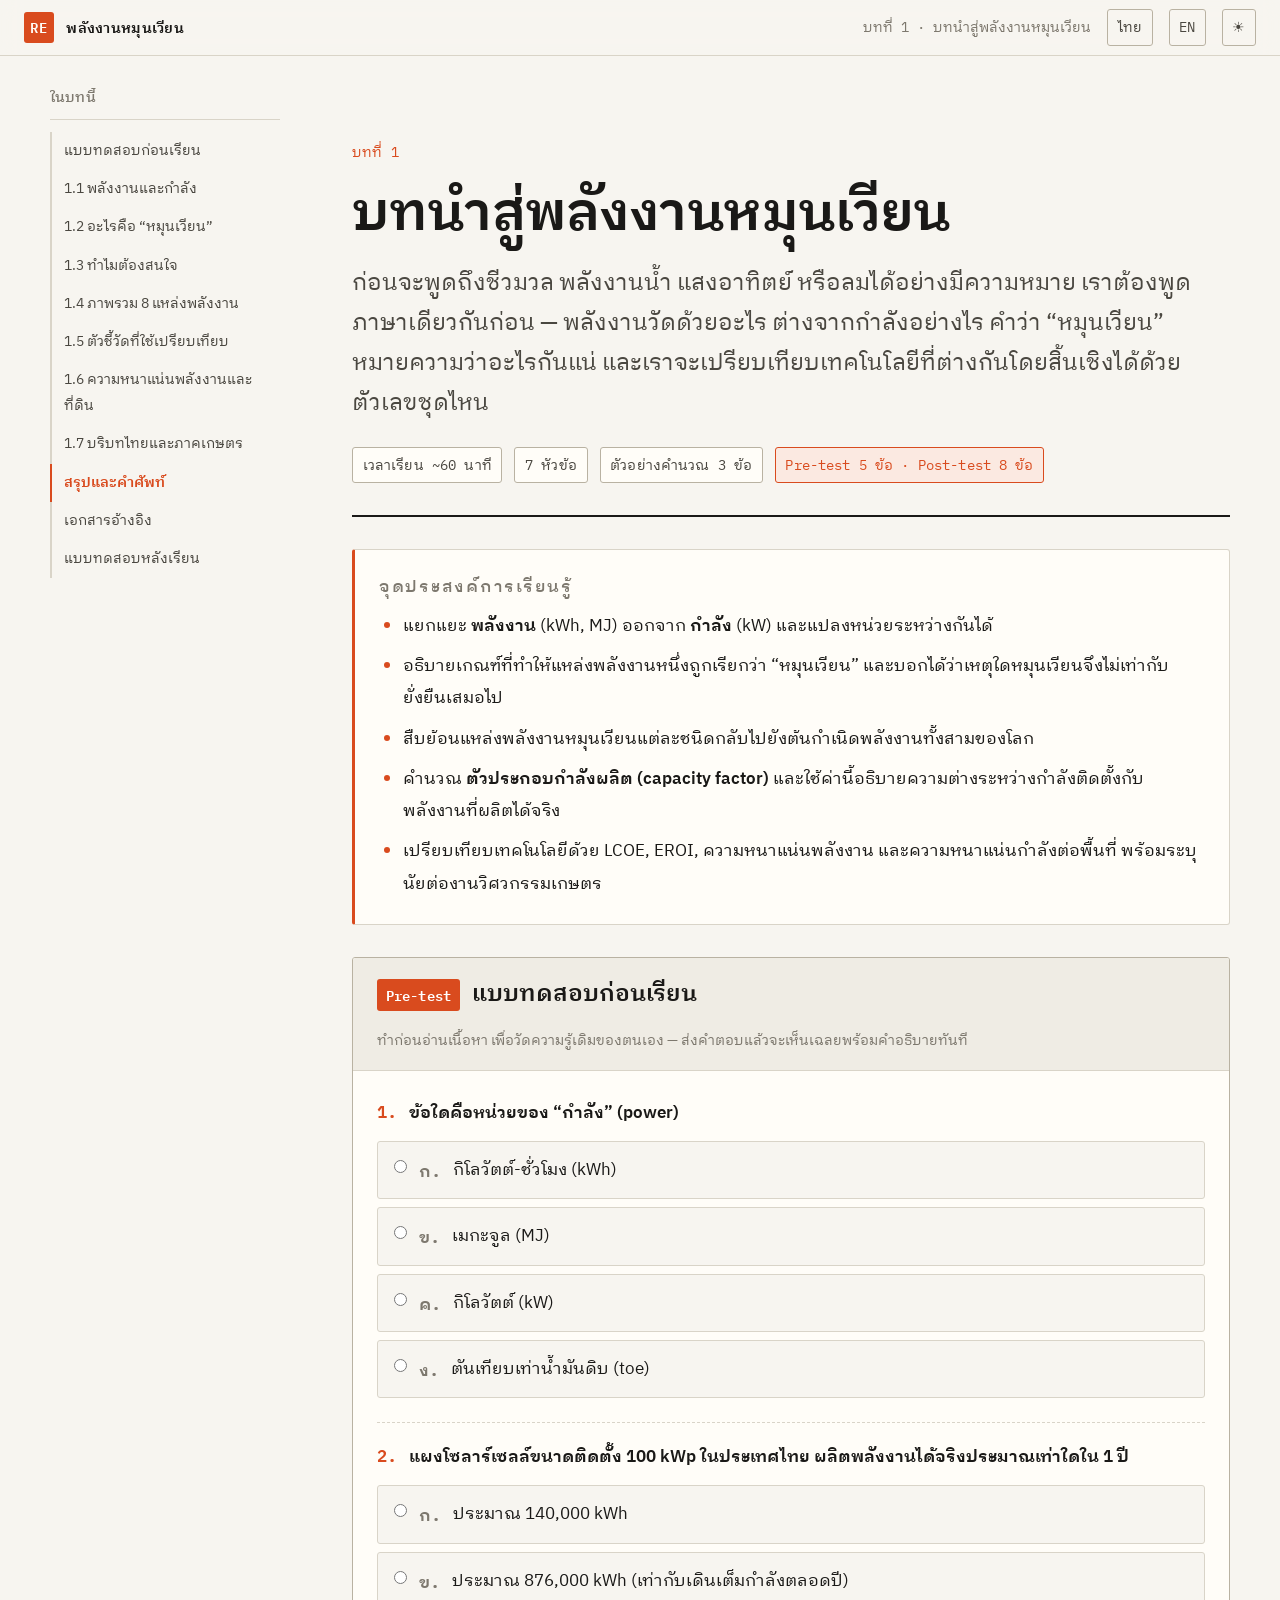
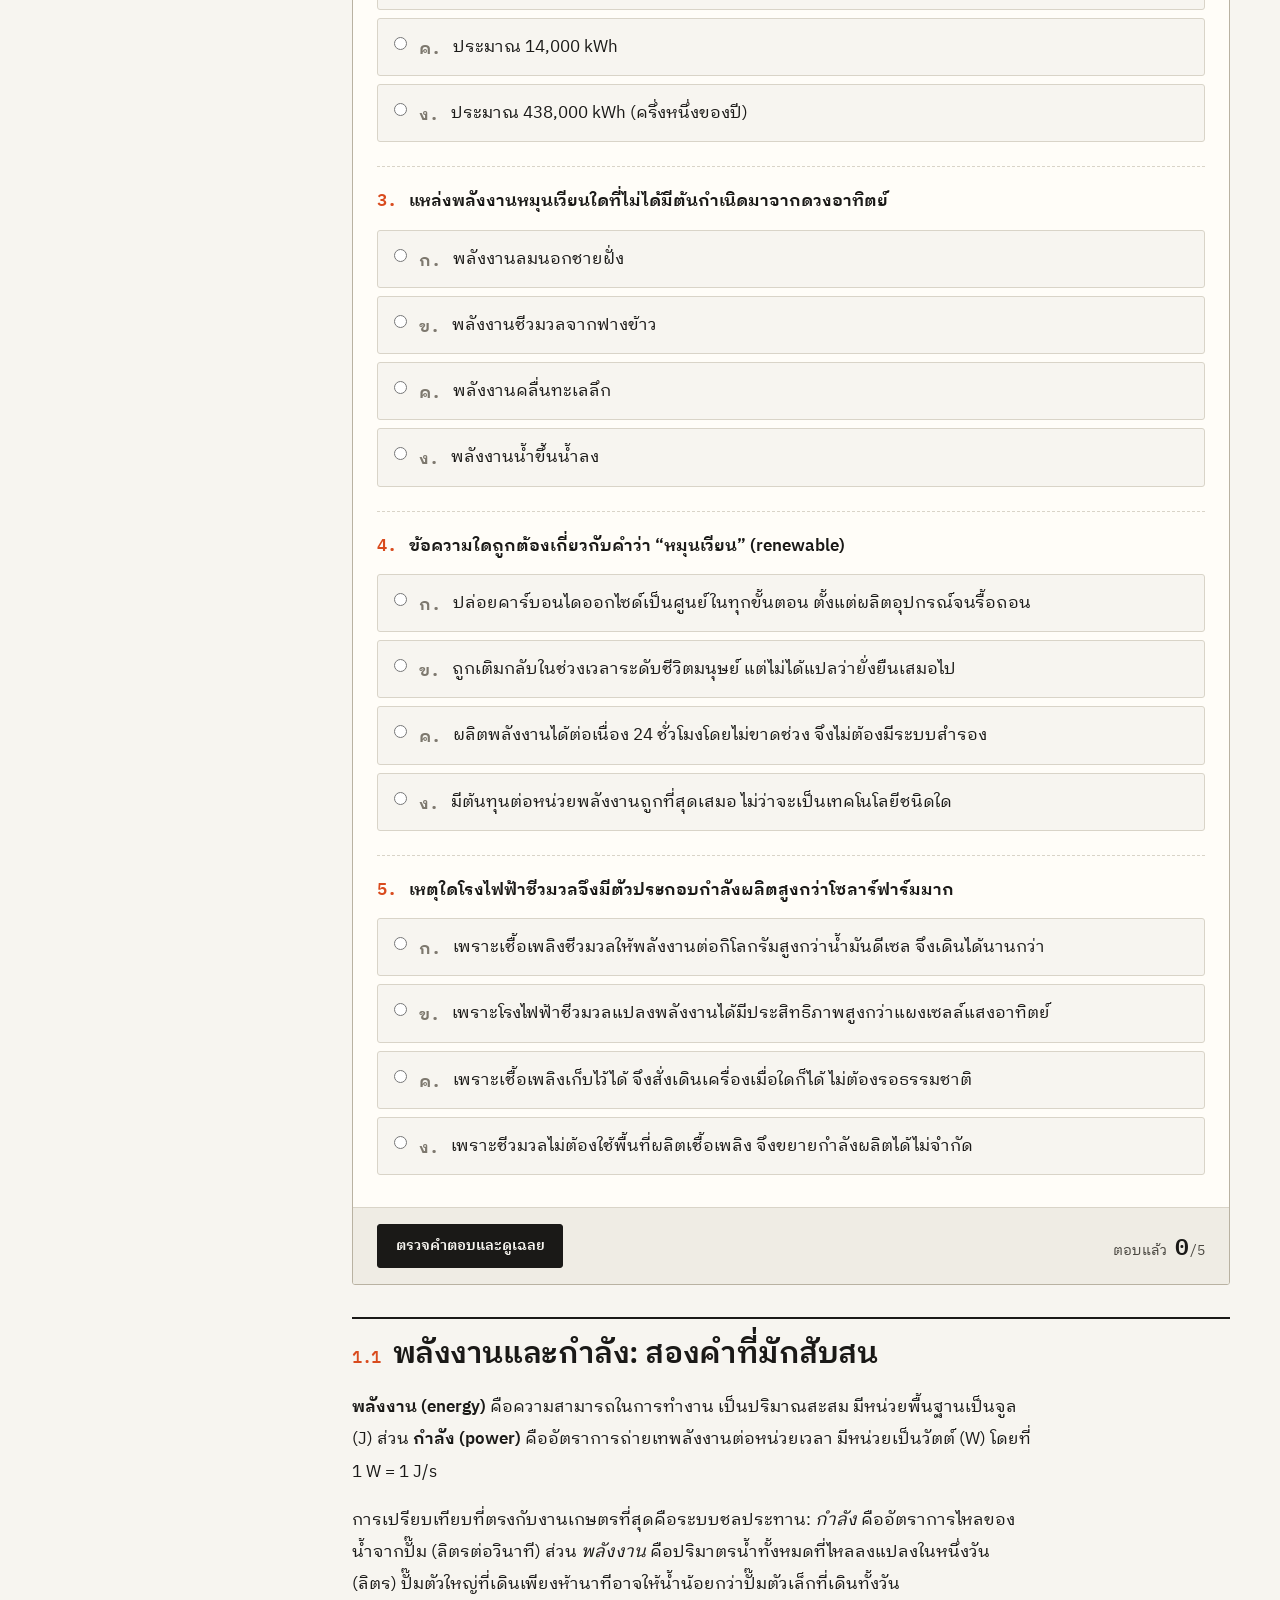
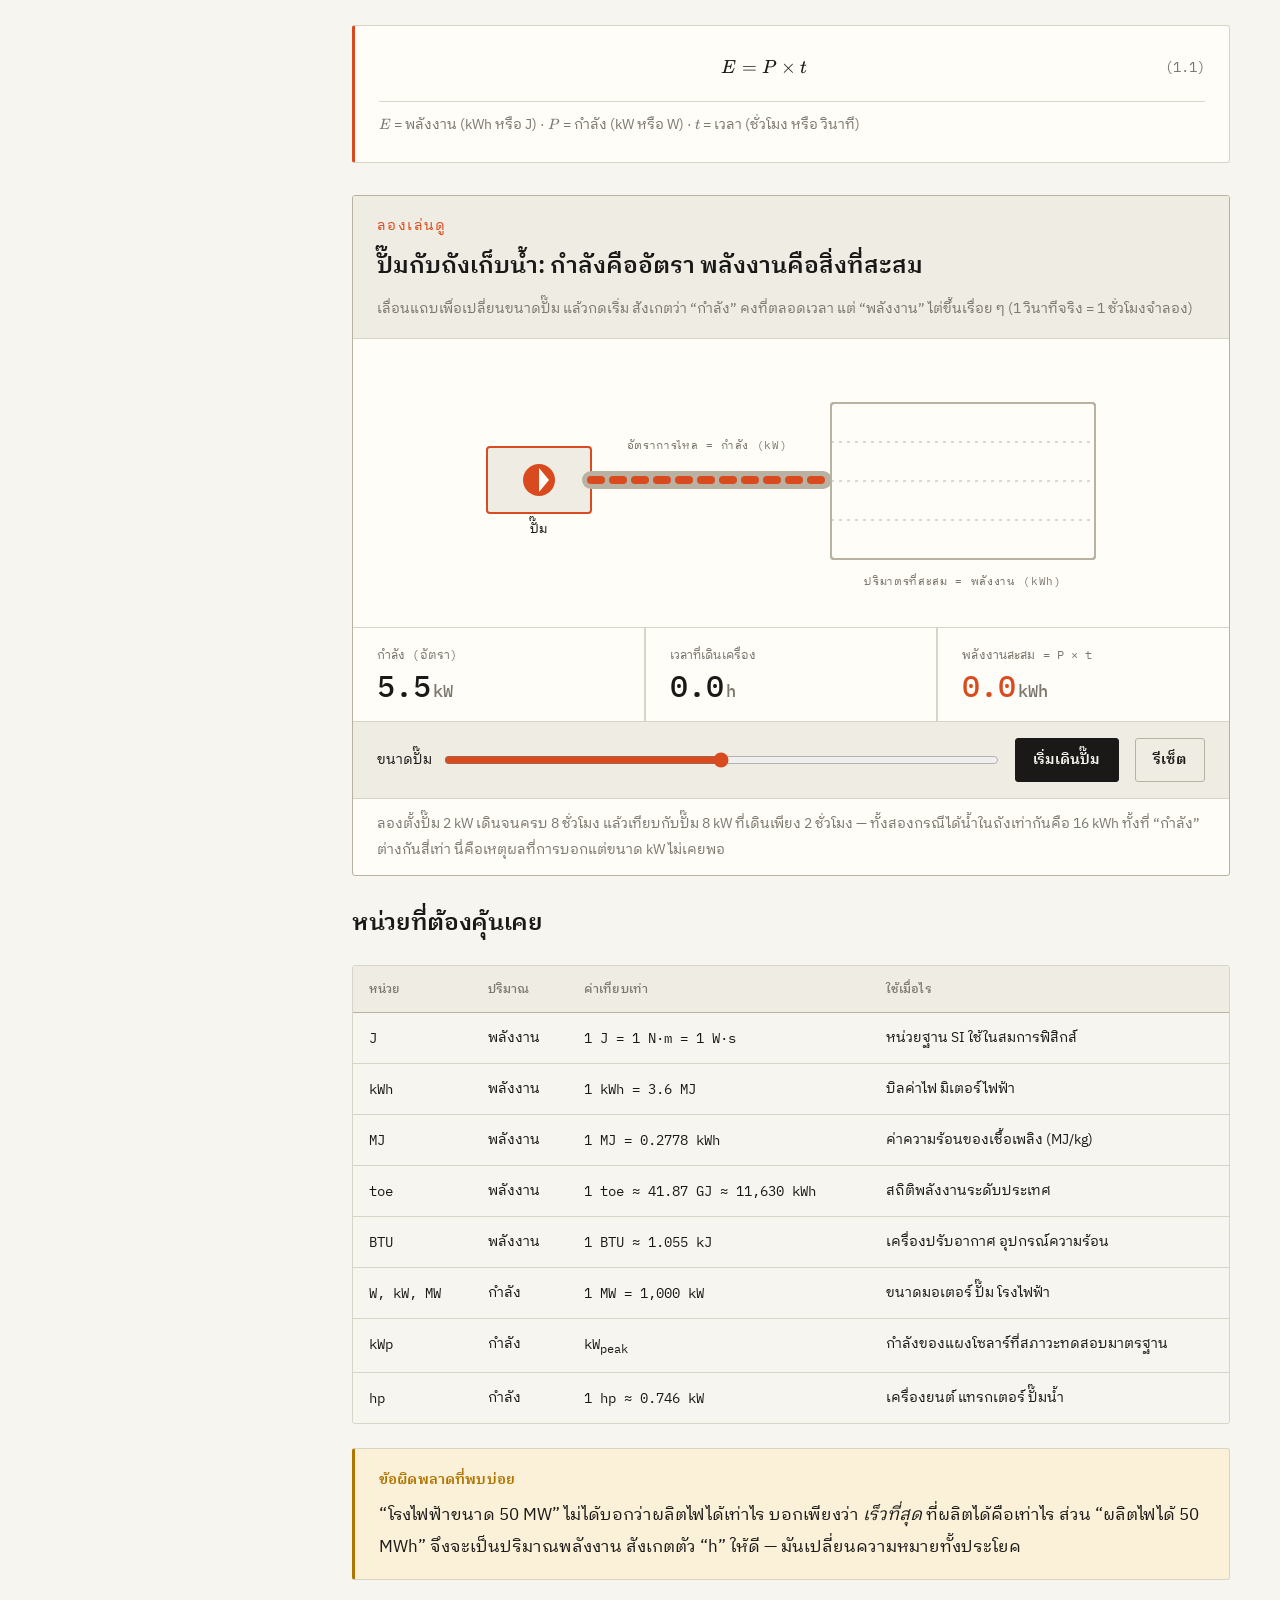
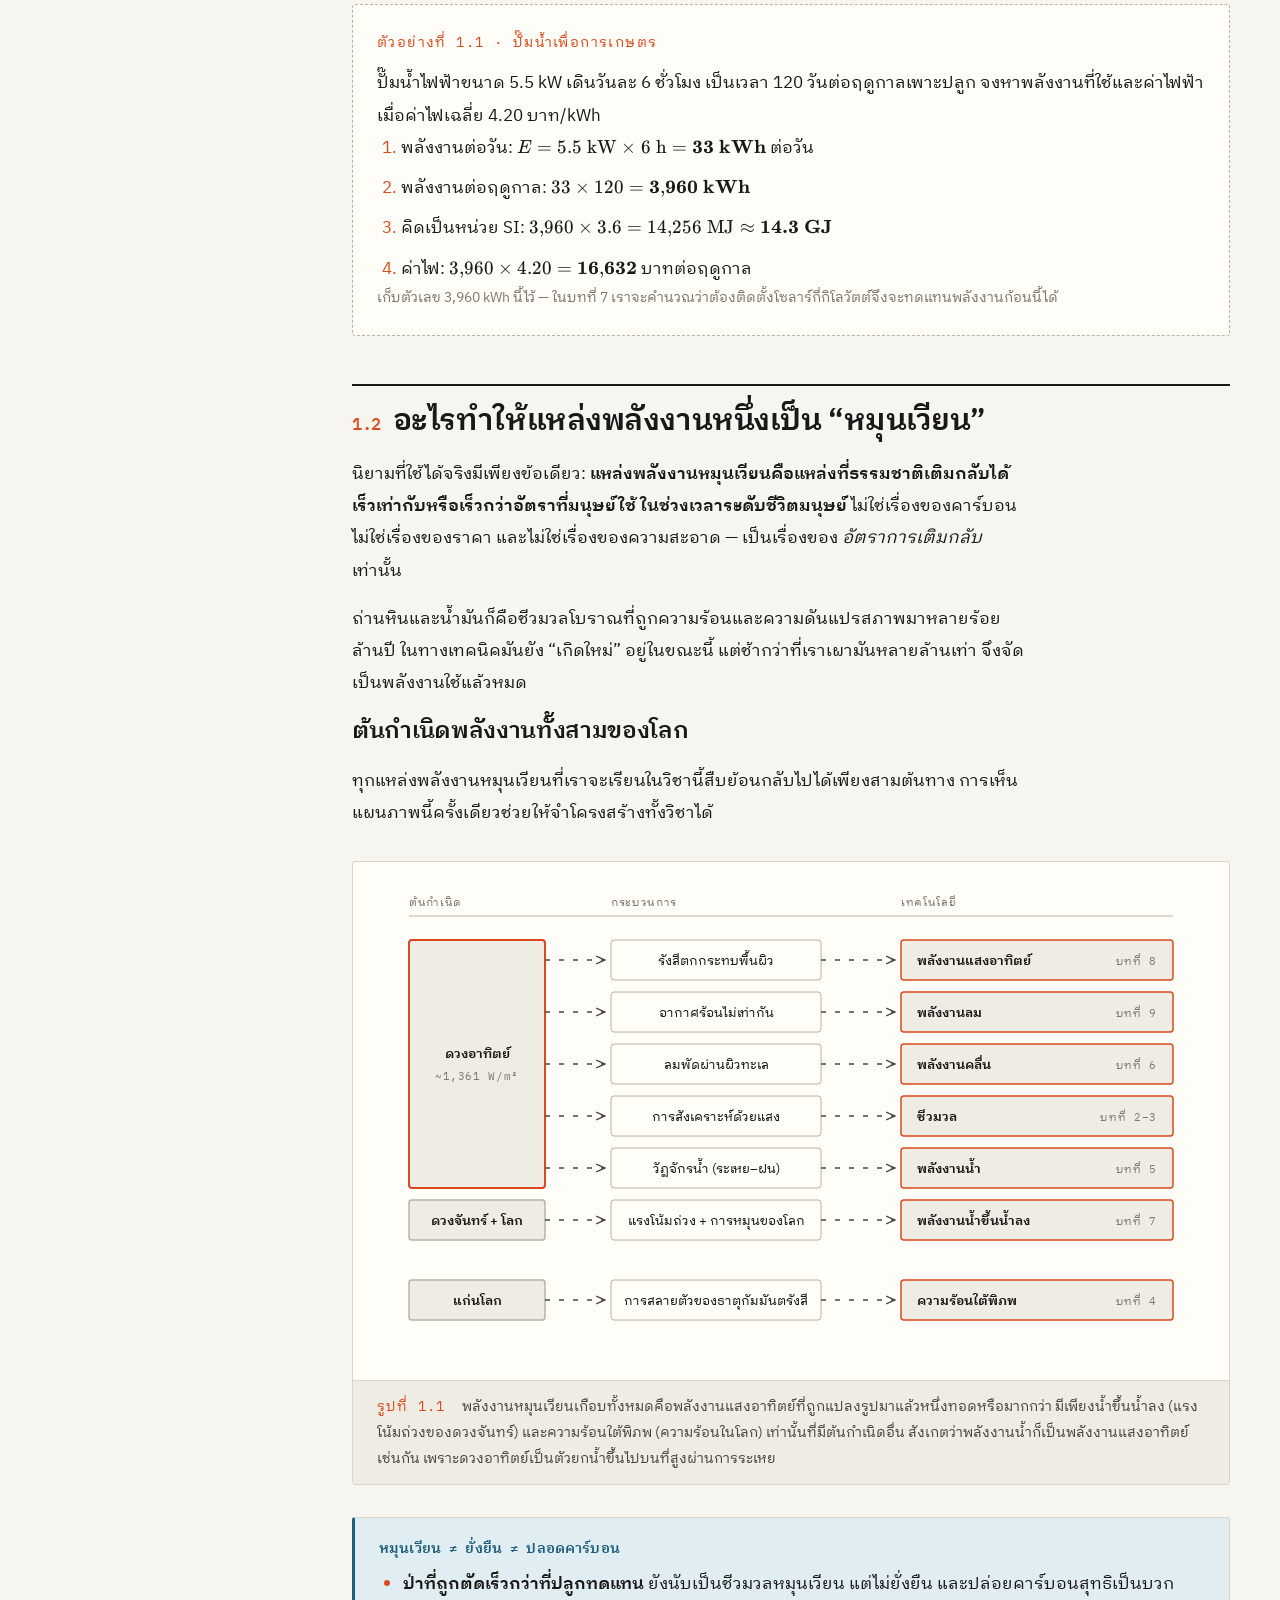
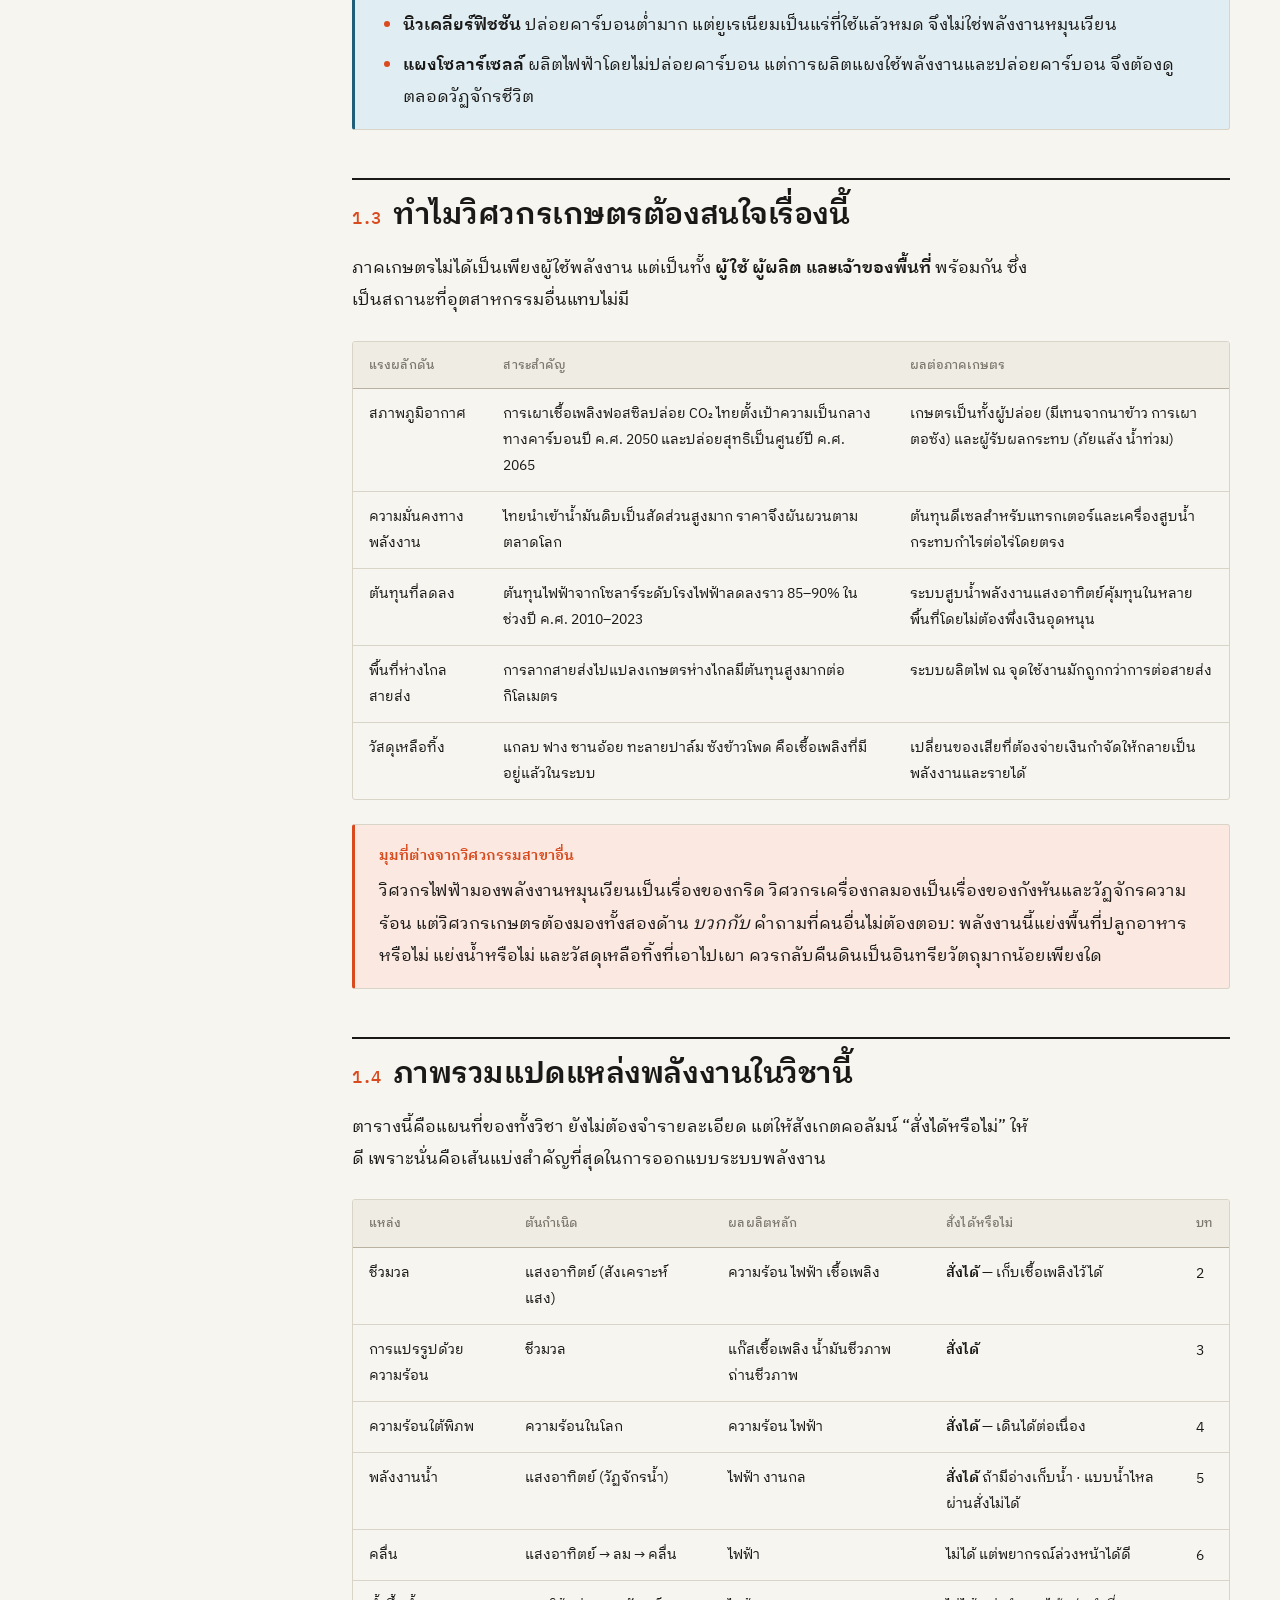
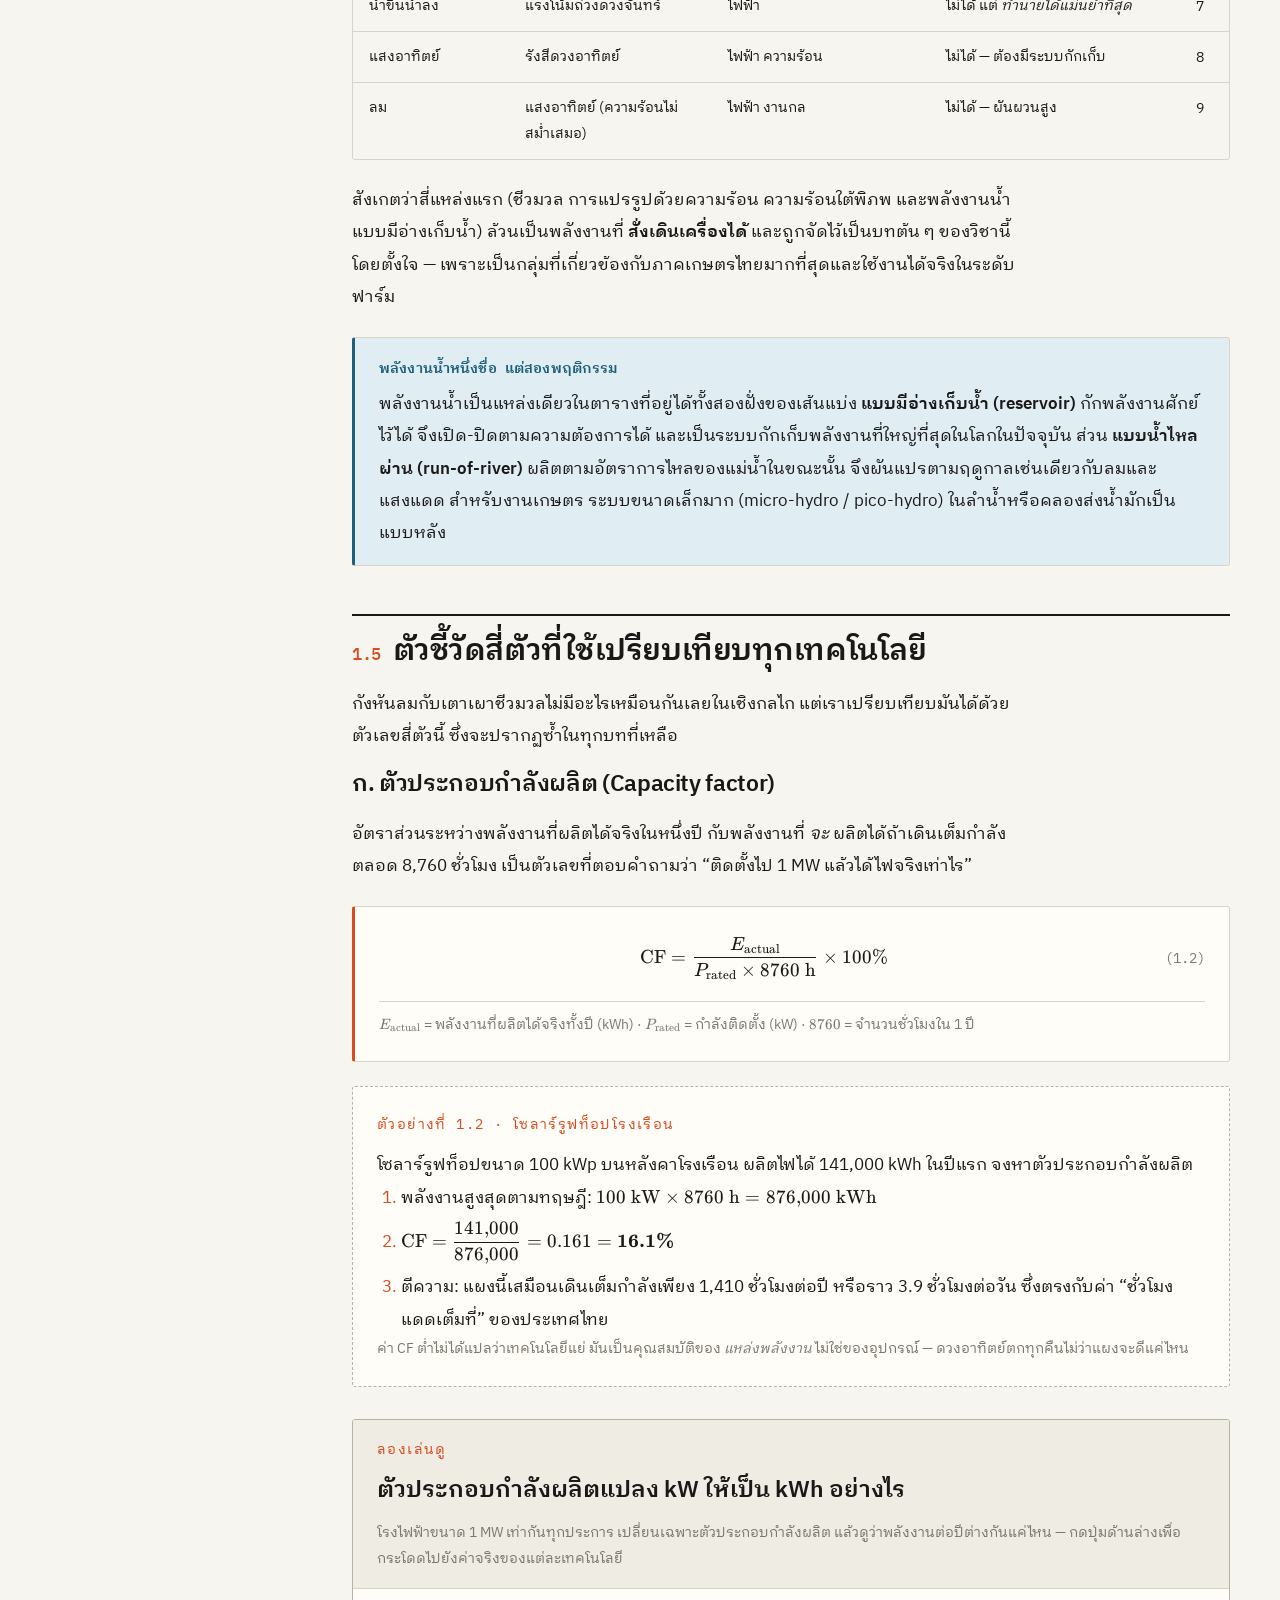
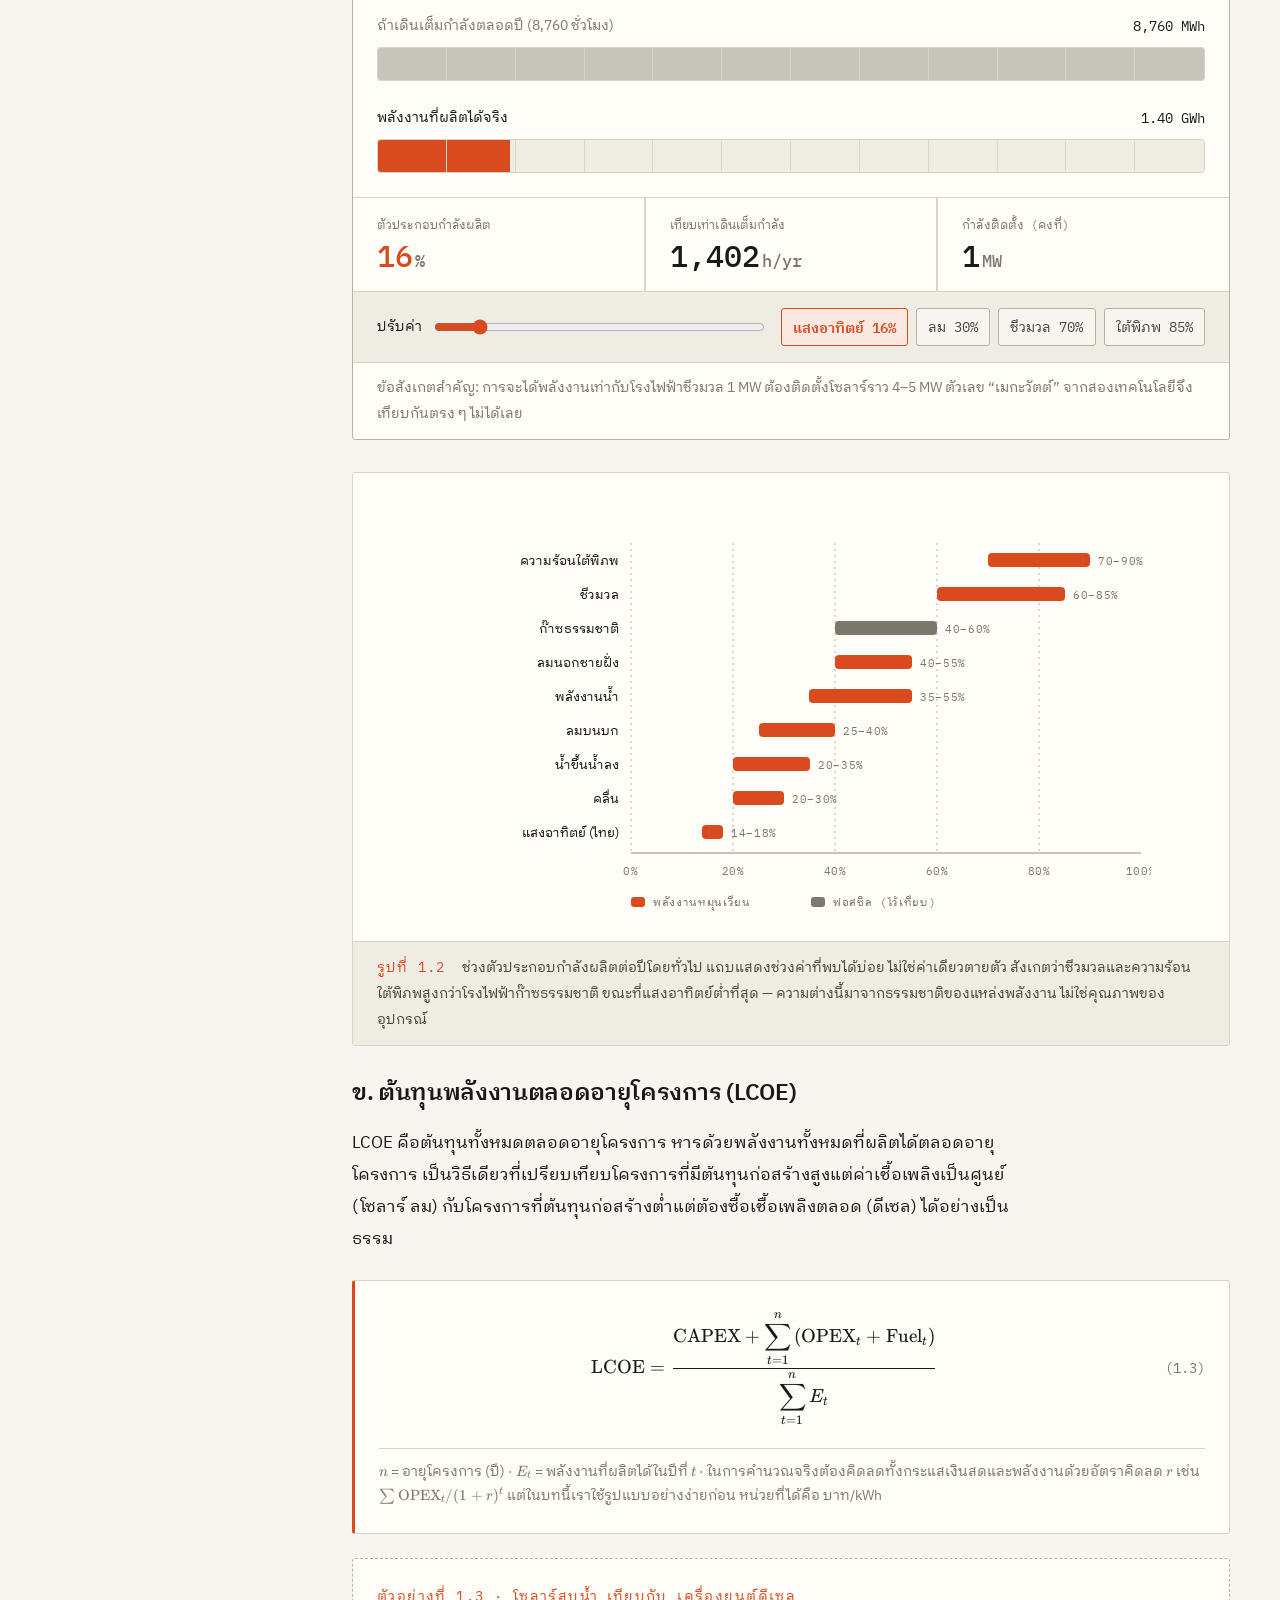
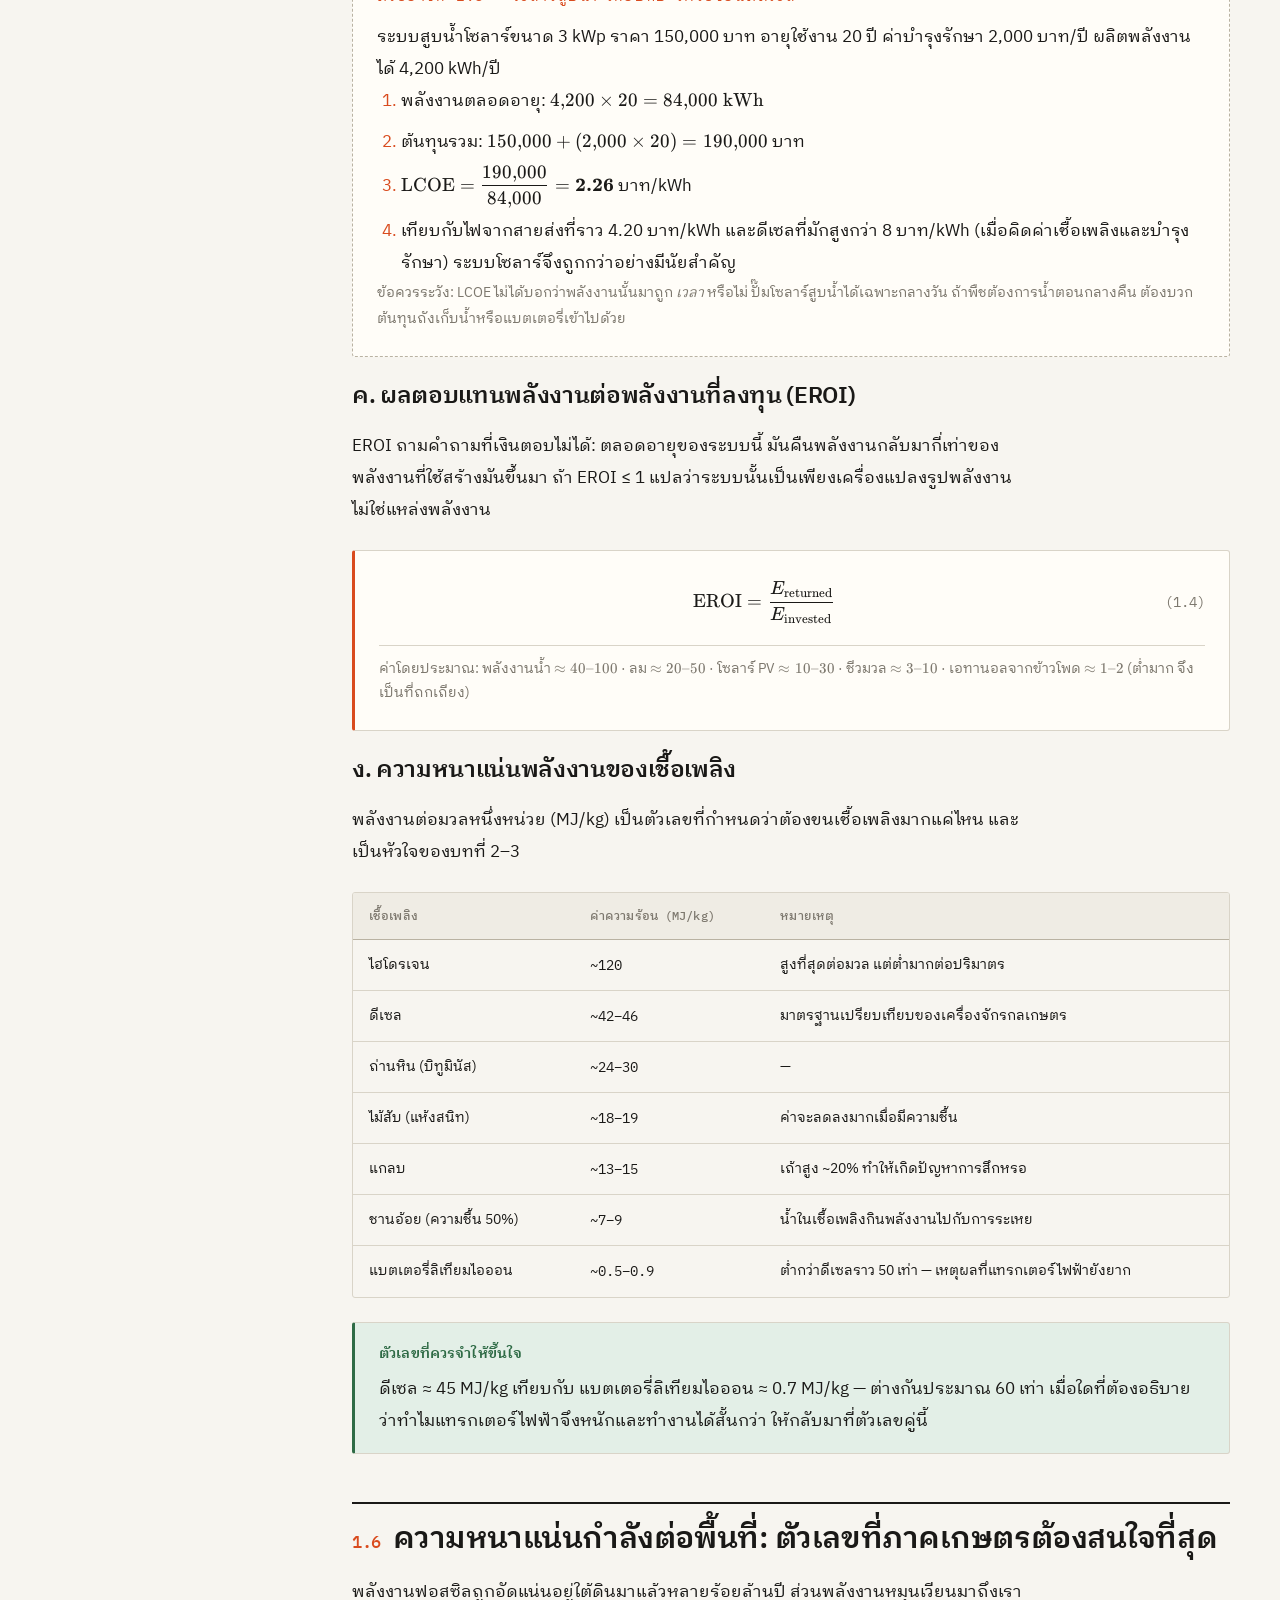
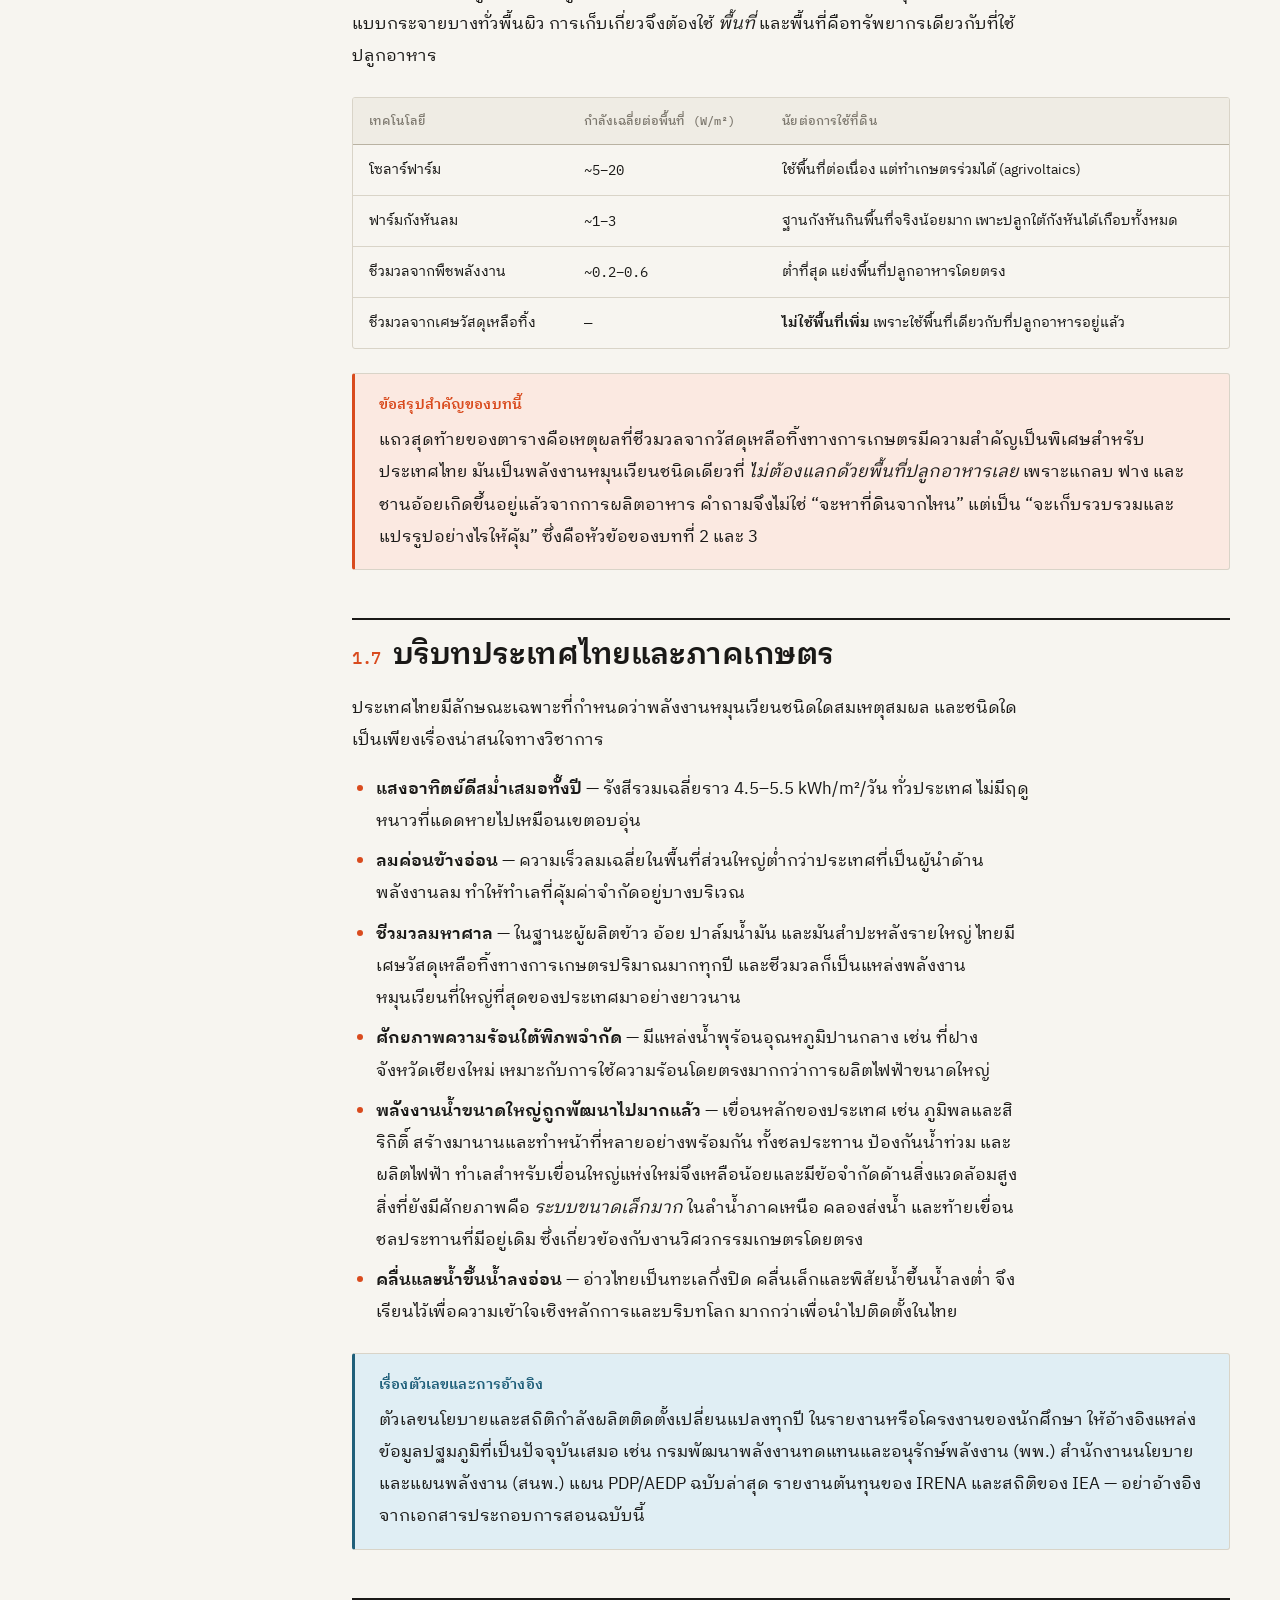
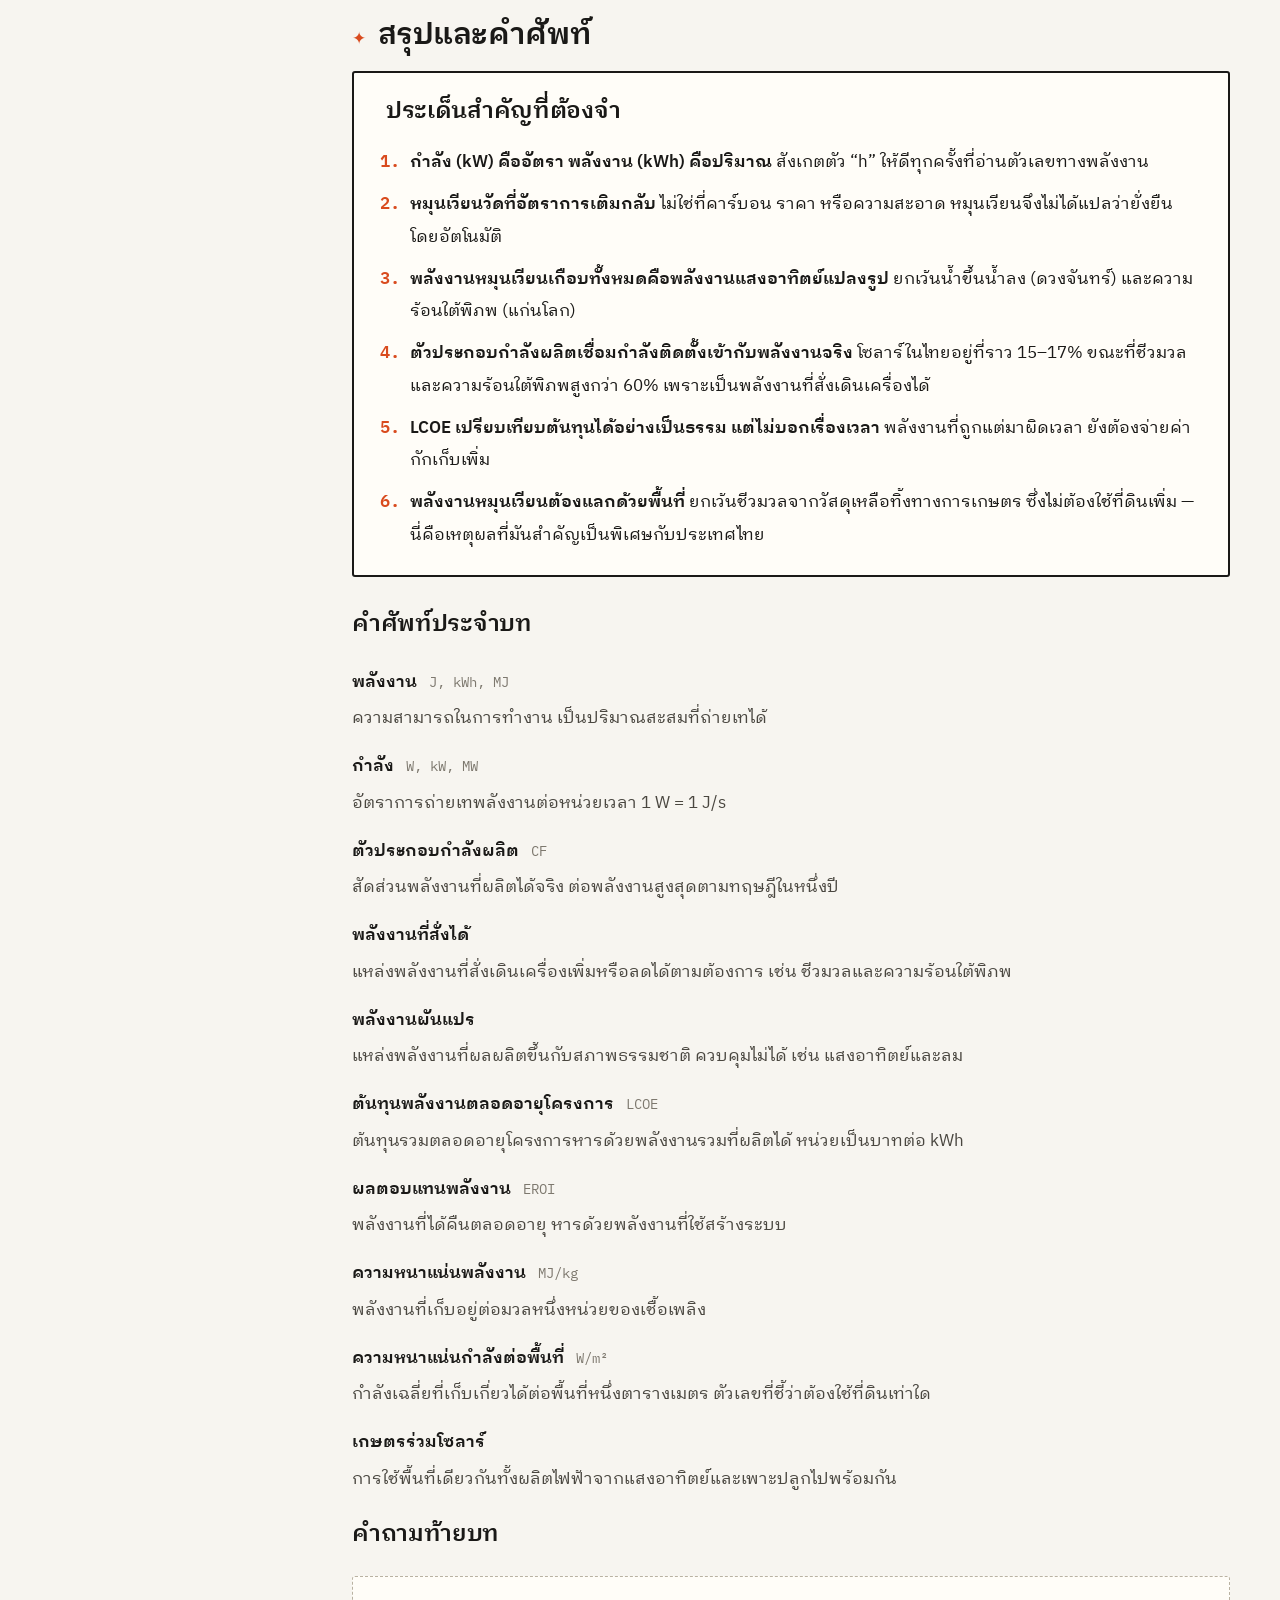
==== commit e50acf1d: "Add chapters 4-10 and complete the course - Chapters 4-7 and 9: geothermal, hydro, wave, tidal and w" ====
--- a/chapters/01-introduction.html
+++ b/chapters/01-introduction.html
@@ -113,54 +113,114 @@
 {
   "questions": [
     {
-      "q": { "th": "ข้อใดคือหน่วยของ “กำลัง” (power)", "en": "Which of these is a unit of power?" },
+      "q": {
+        "th": "ข้อใดคือหน่วยของ “กำลัง” (power)",
+        "en": "Which of these is a unit of power?"
+      },
       "choices": [
-        { "th": "กิโลวัตต์-ชั่วโมง (kWh)", "en": "Kilowatt-hour (kWh)" },
-        { "th": "กิโลวัตต์ (kW)", "en": "Kilowatt (kW)" },
-        { "th": "เมกะจูล (MJ)", "en": "Megajoule (MJ)" },
-        { "th": "ตันเทียบเท่าน้ำมันดิบ (toe)", "en": "Tonne of oil equivalent (toe)" }
+        {
+          "th": "กิโลวัตต์-ชั่วโมง (kWh)",
+          "en": "Kilowatt-hour (kWh)"
+        },
+        {
+          "th": "เมกะจูล (MJ)",
+          "en": "Megajoule (MJ)"
+        },
+        {
+          "th": "กิโลวัตต์ (kW)",
+          "en": "Kilowatt (kW)"
+        },
+        {
+          "th": "ตันเทียบเท่าน้ำมันดิบ (toe)",
+          "en": "Tonne of oil equivalent (toe)"
+        }
       ],
-      "answer": 1,
+      "answer": 2,
       "why": {
         "th": "วัตต์คืออัตราการใช้พลังงานต่อวินาที (1 W = 1 J/s) จึงเป็นหน่วยของกำลัง ส่วน kWh, MJ และ toe ล้วนเป็นหน่วยของปริมาณพลังงาน",
         "en": "A watt is a rate of energy flow (1 W = 1 J/s), so it measures power. kWh, MJ and toe all measure a quantity of energy."
       }
     },
     {
-      "q": { "th": "แผงโซลาร์เซลล์ขนาดติดตั้ง 100 kWp ในประเทศไทย ผลิตพลังงานได้จริงประมาณเท่าใดใน 1 ปี", "en": "A 100 kWp solar array in Thailand delivers roughly how much energy in one year?" },
+      "q": {
+        "th": "แผงโซลาร์เซลล์ขนาดติดตั้ง 100 kWp ในประเทศไทย ผลิตพลังงานได้จริงประมาณเท่าใดใน 1 ปี",
+        "en": "A 100 kWp solar array in Thailand delivers roughly how much energy in one year?"
+      },
       "choices": [
-        { "th": "ประมาณ 876,000 kWh (เท่ากับเดินเต็มกำลังตลอดปี)", "en": "About 876,000 kWh (full power all year)" },
-        { "th": "ประมาณ 140,000 kWh", "en": "About 140,000 kWh" },
-        { "th": "ประมาณ 14,000 kWh", "en": "About 14,000 kWh" },
-        { "th": "ประมาณ 438,000 kWh (ครึ่งหนึ่งของปี)", "en": "About 438,000 kWh (half the year)" }
+        {
+          "th": "ประมาณ 140,000 kWh",
+          "en": "About 140,000 kWh"
+        },
+        {
+          "th": "ประมาณ 876,000 kWh (เท่ากับเดินเต็มกำลังตลอดปี)",
+          "en": "About 876,000 kWh (full power all year)"
+        },
+        {
+          "th": "ประมาณ 14,000 kWh",
+          "en": "About 14,000 kWh"
+        },
+        {
+          "th": "ประมาณ 438,000 kWh (ครึ่งหนึ่งของปี)",
+          "en": "About 438,000 kWh (half the year)"
+        }
       ],
-      "answer": 1,
+      "answer": 0,
       "why": {
         "th": "โซลาร์เซลล์ในไทยมีตัวประกอบกำลังผลิตราว 15–17% ดังนั้น 100 kW × 8,760 ชม. × 0.16 ≈ 140,000 kWh ต่อปี",
         "en": "Solar PV in Thailand runs at a capacity factor of roughly 15–17%: 100 kW × 8,760 h × 0.16 ≈ 140,000 kWh per year."
       }
     },
     {
-      "q": { "th": "แหล่งพลังงานหมุนเวียนใดที่ไม่ได้มีต้นกำเนิดมาจากดวงอาทิตย์", "en": "Which renewable source does NOT originate from the Sun?" },
+      "q": {
+        "th": "แหล่งพลังงานหมุนเวียนใดที่ไม่ได้มีต้นกำเนิดมาจากดวงอาทิตย์",
+        "en": "Which renewable source does NOT originate from the Sun?"
+      },
       "choices": [
-        { "th": "พลังงานลม", "en": "Wind energy" },
-        { "th": "ชีวมวล", "en": "Biomass" },
-        { "th": "พลังงานน้ำขึ้นน้ำลง", "en": "Tidal energy" },
-        { "th": "พลังงานคลื่น", "en": "Wave energy" }
+        {
+          "th": "พลังงานลมนอกชายฝั่ง",
+          "en": "Offshore wind energy"
+        },
+        {
+          "th": "พลังงานชีวมวลจากฟางข้าว",
+          "en": "Biomass from rice straw"
+        },
+        {
+          "th": "พลังงานคลื่นทะเลลึก",
+          "en": "Deep-water wave energy"
+        },
+        {
+          "th": "พลังงานน้ำขึ้นน้ำลง",
+          "en": "Tidal energy"
+        }
       ],
-      "answer": 2,
+      "answer": 3,
       "why": {
         "th": "น้ำขึ้นน้ำลงเกิดจากแรงโน้มถ่วงของดวงจันทร์ (และดวงอาทิตย์บางส่วน) ร่วมกับการหมุนของโลก ไม่ใช่จากรังสีดวงอาทิตย์ ส่วนลม ชีวมวล และคลื่น ล้วนสืบย้อนกลับไปที่พลังงานแสงอาทิตย์ทั้งสิ้น",
         "en": "Tides come from the Moon’s gravity (plus a smaller solar component) acting with the Earth’s rotation — not from solar radiation. Wind, biomass and waves all trace back to sunlight."
       }
     },
     {
-      "q": { "th": "ข้อความใดถูกต้องเกี่ยวกับคำว่า “หมุนเวียน” (renewable)", "en": "Which statement about the word “renewable” is correct?" },
+      "q": {
+        "th": "ข้อความใดถูกต้องเกี่ยวกับคำว่า “หมุนเวียน” (renewable)",
+        "en": "Which statement about the word “renewable” is correct?"
+      },
       "choices": [
-        { "th": "หมุนเวียนหมายถึงไม่ปล่อยคาร์บอนไดออกไซด์เลยในทุกขั้นตอน", "en": "Renewable means zero carbon dioxide at every stage" },
-        { "th": "หมุนเวียนหมายถึงเติมกลับได้ในช่วงเวลาระดับชีวิตมนุษย์ แต่ไม่ได้แปลว่ายั่งยืนเสมอไป", "en": "Renewable means replenished on a human timescale, but it does not automatically mean sustainable" },
-        { "th": "หมุนเวียนหมายถึงมีให้ใช้ตลอด 24 ชั่วโมงโดยไม่ขาดช่วง", "en": "Renewable means available 24 hours a day without interruption" },
-        { "th": "หมุนเวียนหมายถึงต้นทุนต่อหน่วยถูกที่สุดเสมอ", "en": "Renewable means always the cheapest per unit of energy" }
+        {
+          "th": "ปล่อยคาร์บอนไดออกไซด์เป็นศูนย์ในทุกขั้นตอน ตั้งแต่ผลิตอุปกรณ์จนรื้อถอน",
+          "en": "Emits zero carbon dioxide at every stage, from manufacture to decommissioning"
+        },
+        {
+          "th": "ถูกเติมกลับในช่วงเวลาระดับชีวิตมนุษย์ แต่ไม่ได้แปลว่ายั่งยืนเสมอไป",
+          "en": "Replenished on a human timescale, though that does not make it sustainable"
+        },
+        {
+          "th": "ผลิตพลังงานได้ต่อเนื่อง 24 ชั่วโมงโดยไม่ขาดช่วง จึงไม่ต้องมีระบบสำรอง",
+          "en": "Produces without interruption around the clock, so it needs no backup"
+        },
+        {
+          "th": "มีต้นทุนต่อหน่วยพลังงานถูกที่สุดเสมอ ไม่ว่าจะเป็นเทคโนโลยีชนิดใด",
+          "en": "Always the cheapest per unit of energy, whichever technology is used"
+        }
       ],
       "answer": 1,
       "why": {
@@ -169,14 +229,29 @@
       }
     },
     {
-      "q": { "th": "เหตุใดโรงไฟฟ้าชีวมวลจึงมีตัวประกอบกำลังผลิตสูงกว่าโซลาร์ฟาร์มมาก", "en": "Why does a biomass power plant have a much higher capacity factor than a solar farm?" },
+      "q": {
+        "th": "เหตุใดโรงไฟฟ้าชีวมวลจึงมีตัวประกอบกำลังผลิตสูงกว่าโซลาร์ฟาร์มมาก",
+        "en": "Why does a biomass power plant have a much higher capacity factor than a solar farm?"
+      },
       "choices": [
-        { "th": "เพราะเชื้อเพลิงชีวมวลให้พลังงานต่อกิโลกรัมสูงกว่าน้ำมันดีเซล", "en": "Because biomass fuel carries more energy per kilogram than diesel" },
-        { "th": "เพราะเชื้อเพลิงถูกเก็บไว้ได้ จึงสั่งเดินเครื่องเมื่อใดก็ได้ ไม่ต้องรอแหล่งพลังงานจากธรรมชาติ", "en": "Because the fuel is stored, so the plant can be dispatched at will instead of waiting for the resource" },
-        { "th": "เพราะโรงไฟฟ้าชีวมวลมีประสิทธิภาพการแปลงพลังงานสูงกว่าแผงโซลาร์เซลล์", "en": "Because biomass plants convert energy more efficiently than PV panels" },
-        { "th": "เพราะชีวมวลไม่ต้องใช้พื้นที่ในการผลิตเชื้อเพลิง", "en": "Because biomass needs no land to produce its fuel" }
+        {
+          "th": "เพราะเชื้อเพลิงชีวมวลให้พลังงานต่อกิโลกรัมสูงกว่าน้ำมันดีเซล จึงเดินได้นานกว่า",
+          "en": "Because biomass carries more energy per kilogram than diesel, so it runs longer"
+        },
+        {
+          "th": "เพราะโรงไฟฟ้าชีวมวลแปลงพลังงานได้มีประสิทธิภาพสูงกว่าแผงเซลล์แสงอาทิตย์",
+          "en": "Because a biomass plant converts energy more efficiently than a solar panel"
+        },
+        {
+          "th": "เพราะเชื้อเพลิงเก็บไว้ได้ จึงสั่งเดินเครื่องเมื่อใดก็ได้ ไม่ต้องรอธรรมชาติ",
+          "en": "Because the fuel is stored, so the plant can be dispatched instead of waiting"
+        },
+        {
+          "th": "เพราะชีวมวลไม่ต้องใช้พื้นที่ผลิตเชื้อเพลิง จึงขยายกำลังผลิตได้ไม่จำกัด",
+          "en": "Because biomass needs no land for fuel, so capacity can grow without limit"
+        }
       ],
-      "answer": 1,
+      "answer": 2,
       "why": {
         "th": "ชีวมวลเป็นพลังงานที่ “สั่งได้” (dispatchable) เพราะเชื้อเพลิงถูกกักเก็บไว้ในตัวมันเอง ขณะที่โซลาร์ต้องรอแดด จึงเดินได้เฉพาะช่วงกลางวัน",
         "en": "Biomass is dispatchable — the energy is stored in the fuel itself — whereas solar can only run when the sun is up."
@@ -1460,26 +1535,56 @@
 {
   "questions": [
     {
-      "q": { "th": "ปั๊มน้ำขนาด 7.5 kW เดินวันละ 4 ชั่วโมง เป็นเวลา 100 วัน ใช้พลังงานทั้งหมดเท่าใด", "en": "A 7.5 kW pump runs 4 hours a day for 100 days. How much energy does it consume in total?" },
+      "q": {
+        "th": "ปั๊มน้ำขนาด 7.5 kW เดินวันละ 4 ชั่วโมง เป็นเวลา 100 วัน ใช้พลังงานทั้งหมดเท่าใด",
+        "en": "A 7.5 kW pump runs 4 hours a day for 100 days. How much energy does it consume in total?"
+      },
       "choices": [
-        { "th": "30 kWh", "en": "30 kWh" },
-        { "th": "750 kWh", "en": "750 kWh" },
-        { "th": "3,000 kWh", "en": "3,000 kWh" },
-        { "th": "3,000 kW", "en": "3,000 kW" }
+        {
+          "th": "30 kWh",
+          "en": "30 kWh"
+        },
+        {
+          "th": "750 kWh",
+          "en": "750 kWh"
+        },
+        {
+          "th": "3,000 kW",
+          "en": "3,000 kW"
+        },
+        {
+          "th": "3,000 kWh",
+          "en": "3,000 kWh"
+        }
       ],
-      "answer": 2,
+      "answer": 3,
       "why": {
         "th": "E = P × t = 7.5 kW × 4 h × 100 วัน = 3,000 kWh สังเกตว่าคำตอบต้องมีหน่วยเป็น kWh ไม่ใช่ kW เพราะเป็นปริมาณพลังงาน ไม่ใช่อัตรา",
         "en": "E = P × t = 7.5 kW × 4 h × 100 days = 3,000 kWh. Note the unit must be kWh, not kW — it is a quantity, not a rate."
       }
     },
     {
-      "q": { "th": "กังหันลมขนาด 2 MW ผลิตไฟฟ้าได้ 5,256 MWh ในหนึ่งปี ตัวประกอบกำลังผลิตเท่ากับเท่าใด", "en": "A 2 MW wind turbine produces 5,256 MWh in one year. What is its capacity factor?" },
+      "q": {
+        "th": "กังหันลมขนาด 2 MW ผลิตไฟฟ้าได้ 5,256 MWh ในหนึ่งปี ตัวประกอบกำลังผลิตเท่ากับเท่าใด",
+        "en": "A 2 MW wind turbine produces 5,256 MWh in one year. What is its capacity factor?"
+      },
       "choices": [
-        { "th": "12%", "en": "12%" },
-        { "th": "30%", "en": "30%" },
-        { "th": "45%", "en": "45%" },
-        { "th": "60%", "en": "60%" }
+        {
+          "th": "12%",
+          "en": "12%"
+        },
+        {
+          "th": "30%",
+          "en": "30%"
+        },
+        {
+          "th": "45%",
+          "en": "45%"
+        },
+        {
+          "th": "60%",
+          "en": "60%"
+        }
       ],
       "answer": 1,
       "why": {
@@ -1488,54 +1593,114 @@
       }
     },
     {
-      "q": { "th": "เหตุใดพลังงานคลื่นจึงถือว่ามีต้นกำเนิดจากดวงอาทิตย์", "en": "Why is wave energy considered solar in origin?" },
+      "q": {
+        "th": "เหตุใดพลังงานคลื่นจึงถือว่ามีต้นกำเนิดจากดวงอาทิตย์",
+        "en": "Why is wave energy considered solar in origin?"
+      },
       "choices": [
-        { "th": "เพราะแสงอาทิตย์ทำให้ผิวน้ำทะเลขยายตัวจนเกิดคลื่น", "en": "Because sunlight makes the sea surface expand into waves" },
-        { "th": "เพราะดวงอาทิตย์ทำให้อากาศร้อนไม่เท่ากันจนเกิดลม และลมที่พัดผ่านผิวทะเลทำให้เกิดคลื่น", "en": "Because the Sun heats the air unevenly, creating wind, and wind blowing over the sea creates waves" },
-        { "th": "เพราะแรงโน้มถ่วงของดวงอาทิตย์ดึงมวลน้ำให้เคลื่อนที่", "en": "Because the Sun’s gravity pulls the water mass" },
-        { "th": "เพราะการระเหยของน้ำทะเลทำให้ระดับน้ำเปลี่ยนแปลงเป็นคลื่น", "en": "Because evaporation changes the sea level into waves" }
+        {
+          "th": "เพราะความร้อนที่ไม่เท่ากันทำให้เกิดลม และลมที่พัดผ่านผิวทะเลก่อให้เกิดคลื่น",
+          "en": "Because uneven heating creates wind, and wind over the sea raises waves"
+        },
+        {
+          "th": "เพราะแสงอาทิตย์ทำให้ผิวน้ำทะเลขยายตัวจนยกตัวขึ้นเป็นคลื่นตามจังหวะกลางวัน",
+          "en": "Because sunlight expands the sea surface, lifting it into waves each day"
+        },
+        {
+          "th": "เพราะแรงโน้มถ่วงของดวงอาทิตย์ดึงมวลน้ำทะเลขึ้นลงจนเกิดเป็นคลื่นที่ผิวหน้า",
+          "en": "Because the Sun's gravity draws the sea up and down into surface waves"
+        },
+        {
+          "th": "เพราะการระเหยของน้ำทะเลทำให้ระดับผิวน้ำเปลี่ยนเป็นจังหวะจนกลายเป็นคลื่น",
+          "en": "Because evaporation makes the sea level rise and fall rhythmically as waves"
+        }
       ],
-      "answer": 1,
+      "answer": 0,
       "why": {
         "th": "ลำดับการแปลงรูปคือ ดวงอาทิตย์ → ความร้อนไม่สม่ำเสมอ → ลม → คลื่น พลังงานคลื่นจึงเป็นพลังงานแสงอาทิตย์ที่ถูกแปลงรูปมาแล้วสองทอด ส่วนแรงโน้มถ่วงเกี่ยวข้องกับน้ำขึ้นน้ำลง ไม่ใช่คลื่น",
         "en": "The chain is Sun → uneven heating → wind → waves, so wave energy is sunlight converted twice. Gravity is the origin of tides, not waves."
       }
     },
     {
-      "q": { "th": "ข้อใดอธิบาย LCOE ได้ถูกต้องที่สุด", "en": "Which statement best describes LCOE?" },
+      "q": {
+        "th": "ข้อใดอธิบาย LCOE ได้ถูกต้องที่สุด",
+        "en": "Which statement best describes LCOE?"
+      },
       "choices": [
-        { "th": "ต้นทุนก่อสร้างเริ่มต้นหารด้วยกำลังติดตั้ง หน่วยเป็นบาทต่อ kW", "en": "Initial construction cost divided by installed capacity, in currency per kW" },
-        { "th": "ต้นทุนรวมตลอดอายุโครงการ หารด้วยพลังงานรวมที่ผลิตได้ตลอดอายุโครงการ", "en": "Total lifetime cost divided by total lifetime energy produced" },
-        { "th": "ราคาขายไฟฟ้าที่รัฐกำหนดให้กับผู้ผลิตไฟฟ้าเอกชน", "en": "The tariff the government sets for private power producers" },
-        { "th": "อัตราส่วนพลังงานที่ได้คืนต่อพลังงานที่ใช้สร้างระบบ", "en": "The ratio of energy returned to energy invested in building the system" }
+        {
+          "th": "ต้นทุนก่อสร้างเริ่มแรกหารด้วยกำลังผลิตติดตั้ง มีหน่วยเป็นบาทต่อกิโลวัตต์",
+          "en": "Initial construction cost divided by installed capacity, in baht per kilowatt"
+        },
+        {
+          "th": "ราคาขายไฟฟ้าที่รัฐกำหนดให้ผู้ผลิตไฟฟ้าเอกชนได้รับตลอดอายุสัญญา",
+          "en": "The tariff the state guarantees a private generator for the contract term"
+        },
+        {
+          "th": "ต้นทุนรวมตลอดอายุโครงการ หารด้วยพลังงานที่ผลิตได้ตลอดอายุโครงการ",
+          "en": "Total lifetime cost divided by the total energy produced over that lifetime"
+        },
+        {
+          "th": "อัตราส่วนพลังงานที่ได้คืนต่อพลังงานที่ใช้สร้างระบบตลอดอายุการใช้งาน",
+          "en": "The ratio of energy returned to the energy spent building the system"
+        }
       ],
-      "answer": 1,
+      "answer": 2,
       "why": {
         "th": "LCOE = ต้นทุนตลอดอายุ / พลังงานตลอดอายุ ได้หน่วยเป็นบาทต่อ kWh ส่วนตัวเลือกสุดท้ายคือนิยามของ EROI ไม่ใช่ LCOE",
         "en": "LCOE = lifetime cost / lifetime energy, giving currency per kWh. The last option is the definition of EROI, not LCOE."
       }
     },
     {
-      "q": { "th": "แหล่งพลังงานหมุนเวียนกลุ่มใดจัดเป็นพลังงานที่ “สั่งได้” (dispatchable)", "en": "Which group of renewables counts as dispatchable?" },
+      "q": {
+        "th": "แหล่งพลังงานหมุนเวียนกลุ่มใดจัดเป็นพลังงานที่ “สั่งได้” (dispatchable)",
+        "en": "Which group of renewables counts as dispatchable?"
+      },
       "choices": [
-        { "th": "แสงอาทิตย์และลม", "en": "Solar and wind" },
-        { "th": "คลื่นและน้ำขึ้นน้ำลง", "en": "Wave and tidal" },
-        { "th": "ชีวมวลและความร้อนใต้พิภพ", "en": "Biomass and geothermal" },
-        { "th": "ทุกแหล่งพลังงานหมุนเวียนล้วนสั่งได้", "en": "All renewables are dispatchable" }
+        {
+          "th": "แสงอาทิตย์และลม",
+          "en": "Solar and wind"
+        },
+        {
+          "th": "คลื่นและน้ำขึ้นน้ำลง",
+          "en": "Wave and tidal"
+        },
+        {
+          "th": "ทุกแหล่งพลังงานหมุนเวียนล้วนสั่งได้",
+          "en": "All renewables are dispatchable"
+        },
+        {
+          "th": "ชีวมวลและความร้อนใต้พิภพ",
+          "en": "Biomass and geothermal"
+        }
       ],
-      "answer": 2,
+      "answer": 3,
       "why": {
         "th": "ชีวมวลเก็บพลังงานไว้ในเชื้อเพลิงจึงสั่งเดินเครื่องได้ ส่วนความร้อนใต้พิภพมีแหล่งความร้อนต่อเนื่องตลอดเวลา ทั้งสองจึงมีตัวประกอบกำลังผลิตสูง ขณะที่คลื่นและน้ำขึ้นน้ำลง แม้ทำนายได้ แต่สั่งให้เดินตามต้องการไม่ได้",
         "en": "Biomass stores its energy in the fuel and geothermal draws on a continuous heat source, so both run on command with high capacity factors. Wave and tidal are predictable but still cannot be dispatched."
       }
     },
     {
-      "q": { "th": "ข้อใดคือเหตุผลหลักที่แทรกเตอร์ไฟฟ้ายังแข่งกับแทรกเตอร์ดีเซลได้ยากในงานภาคสนาม", "en": "What is the main reason electric tractors still struggle to match diesel tractors in the field?" },
+      "q": {
+        "th": "ข้อใดคือเหตุผลหลักที่แทรกเตอร์ไฟฟ้ายังแข่งกับแทรกเตอร์ดีเซลได้ยากในงานภาคสนาม",
+        "en": "What is the main reason electric tractors still struggle to match diesel tractors in the field?"
+      },
       "choices": [
-        { "th": "มอเตอร์ไฟฟ้ามีประสิทธิภาพต่ำกว่าเครื่องยนต์สันดาปภายใน", "en": "Electric motors are less efficient than internal combustion engines" },
-        { "th": "แบตเตอรี่ลิเทียมไอออนมีความหนาแน่นพลังงานต่อมวลต่ำกว่าดีเซลหลายสิบเท่า", "en": "Lithium-ion batteries have tens of times lower energy density per unit mass than diesel" },
-        { "th": "มอเตอร์ไฟฟ้าให้แรงบิดที่รอบต่ำได้น้อยกว่าเครื่องยนต์ดีเซล", "en": "Electric motors give less low-speed torque than diesel engines" },
-        { "th": "ไฟฟ้ามีต้นทุนต่อหน่วยพลังงานสูงกว่าน้ำมันดีเซลเสมอ", "en": "Electricity always costs more per unit of energy than diesel" }
+        {
+          "th": "มอเตอร์ไฟฟ้ามีประสิทธิภาพต่ำกว่าเครื่องยนต์สันดาปภายในเมื่อรับโหลดสูง",
+          "en": "Electric motors are less efficient than combustion engines at high load"
+        },
+        {
+          "th": "ความหนาแน่นพลังงานต่อมวลของแบตเตอรี่ต่ำกว่าน้ำมันดีเซลหลายสิบเท่า",
+          "en": "A battery holds tens of times less energy per kilogram than diesel does"
+        },
+        {
+          "th": "มอเตอร์ไฟฟ้าให้แรงบิดที่รอบต่ำน้อยกว่าเครื่องยนต์ดีเซลอย่างมีนัยสำคัญ",
+          "en": "Electric motors give significantly less low-speed torque than diesel engines"
+        },
+        {
+          "th": "ไฟฟ้ามีต้นทุนต่อหน่วยพลังงานสูงกว่าน้ำมันดีเซลเสมอในทุกประเทศ",
+          "en": "Electricity always costs more per unit of energy than diesel, everywhere"
+        }
       ],
       "answer": 1,
       "why": {
@@ -1544,31 +1709,61 @@
       }
     },
     {
-      "q": { "th": "เหตุใดชีวมวลจากเศษวัสดุเหลือทิ้งทางการเกษตรจึงมีข้อได้เปรียบด้านการใช้ที่ดินเหนือพลังงานหมุนเวียนชนิดอื่น", "en": "Why does agricultural residue biomass have a land-use advantage over other renewables?" },
+      "q": {
+        "th": "เหตุใดชีวมวลจากเศษวัสดุเหลือทิ้งทางการเกษตรจึงมีข้อได้เปรียบด้านการใช้ที่ดินเหนือพลังงานหมุนเวียนชนิดอื่น",
+        "en": "Why does agricultural residue biomass have a land-use advantage over other renewables?"
+      },
       "choices": [
-        { "th": "เพราะมีค่าความร้อนต่อกิโลกรัมสูงกว่าเชื้อเพลิงชนิดอื่น", "en": "Because it has a higher heating value per kilogram than other fuels" },
-        { "th": "เพราะเกิดขึ้นจากพื้นที่ที่ใช้ปลูกอาหารอยู่แล้ว จึงไม่ต้องใช้ที่ดินเพิ่ม", "en": "Because it arises from land already growing food, so it needs no additional land" },
-        { "th": "เพราะมีความหนาแน่นกำลังต่อพื้นที่สูงที่สุดในบรรดาพลังงานหมุนเวียน", "en": "Because it has the highest power density per unit area of any renewable" },
-        { "th": "เพราะไม่ต้องผ่านกระบวนการแปรรูปก่อนนำไปใช้", "en": "Because it needs no processing before use" }
+        {
+          "th": "เพราะเกิดจากพื้นที่ที่ปลูกอาหารอยู่แล้ว จึงไม่ต้องใช้ที่ดินเพิ่ม",
+          "en": "Because it comes off land already growing food, so no extra land is needed"
+        },
+        {
+          "th": "เพราะมีค่าความร้อนต่อกิโลกรัมสูงกว่าเชื้อเพลิงชนิดอื่นที่ใช้กันทั่วไป",
+          "en": "Because its heating value per kilogram beats that of other common fuels"
+        },
+        {
+          "th": "เพราะมีความหนาแน่นกำลังต่อพื้นที่สูงที่สุดในบรรดาพลังงานหมุนเวียน",
+          "en": "Because its power density per unit area is the highest of any renewable"
+        },
+        {
+          "th": "เพราะไม่ต้องผ่านกระบวนการแปรรูปก่อนนำไปใช้ จึงมีต้นทุนจัดการต่ำมาก",
+          "en": "Because it needs no processing before use, so handling costs very little"
+        }
       ],
-      "answer": 1,
+      "answer": 0,
       "why": {
         "th": "แกลบ ฟาง และชานอ้อยเป็นผลพลอยได้จากการผลิตอาหารซึ่งเกิดขึ้นอยู่แล้ว จึงไม่แย่งพื้นที่ปลูกอาหาร ต่างจากพืชพลังงานที่ต้องใช้ที่ดินโดยเฉพาะ ส่วนความหนาแน่นกำลังต่อพื้นที่ของชีวมวลนั้นต่ำที่สุดเมื่อเทียบกับโซลาร์และลม",
         "en": "Husk, straw and bagasse are by-products of food production that exist anyway, so they displace no cropland — unlike a dedicated energy crop. Biomass power density per area is in fact the lowest, not the highest."
       }
     },
     {
-      "q": { "th": "ข้อความใดต่อไปนี้ผิด", "en": "Which of the following statements is FALSE?" },
+      "q": {
+        "th": "ข้อความใดต่อไปนี้ผิด",
+        "en": "Which of the following statements is FALSE?"
+      },
       "choices": [
-        { "th": "พลังงานนิวเคลียร์ฟิชชันปล่อยคาร์บอนต่ำ แต่ไม่ใช่พลังงานหมุนเวียน", "en": "Nuclear fission is low-carbon but is not renewable" },
-        { "th": "ตัวประกอบกำลังผลิตที่ต่ำของโซลาร์เกิดจากธรรมชาติของแหล่งพลังงาน ไม่ใช่คุณภาพของแผง", "en": "Solar’s low capacity factor comes from the resource, not from panel quality" },
-        { "th": "ชีวมวลที่ตัดเร็วกว่าอัตราการปลูกทดแทน ถือว่าไม่ใช่พลังงานหมุนเวียนอีกต่อไป", "en": "Biomass harvested faster than it regrows stops being renewable" },
-        { "th": "น้ำขึ้นน้ำลงทำนายล่วงหน้าได้แม่นยำ แต่สั่งเดินเครื่องตามต้องการไม่ได้", "en": "Tidal energy is highly predictable but cannot be dispatched on demand" }
+        {
+          "th": "พลังงานนิวเคลียร์ฟิชชันปล่อยคาร์บอนต่ำ แต่ไม่ใช่พลังงานหมุนเวียน",
+          "en": "Nuclear fission is low-carbon but is not renewable"
+        },
+        {
+          "th": "ตัวประกอบกำลังผลิตที่ต่ำของโซลาร์เกิดจากธรรมชาติของแหล่งพลังงาน ไม่ใช่คุณภาพของแผง",
+          "en": "Solar’s low capacity factor comes from the resource, not from panel quality"
+        },
+        {
+          "th": "ชีวมวลที่ตัดเร็วกว่าอัตราการปลูกทดแทน ถือว่าไม่ใช่พลังงานหมุนเวียนอีกต่อไป",
+          "en": "Biomass harvested faster than it regrows stops being renewable"
+        },
+        {
+          "th": "น้ำขึ้นน้ำลงทำนายล่วงหน้าได้แม่นยำ แต่สั่งเดินเครื่องตามต้องการไม่ได้",
+          "en": "Tidal energy is highly predictable but cannot be dispatched on demand"
+        }
       ],
       "answer": 2,
       "why": {
-        "th": "ข้อที่ผิดคือข้อ ค. การจัดประเภทว่าเป็นพลังงานหมุนเวียนดูที่ชนิดของแหล่งพลังงาน ชีวมวลยังคงเป็นพลังงานหมุนเวียนเสมอ แต่การตัดเร็วกว่าอัตราปลูกทดแทนทำให้ “ไม่ยั่งยืน” ซึ่งเป็นคนละเรื่องกับ “ไม่หมุนเวียน” อีกสามข้อถูกต้องทั้งหมด",
-        "en": "Option C is false. The renewable label attaches to the type of resource, so biomass stays renewable; over-harvesting makes it unsustainable, which is a different claim. The other three are all correct."
+        "th": "ข้อที่ผิดคือข้อที่ว่าชีวมวลซึ่งตัดเร็วกว่าอัตราปลูกทดแทนไม่ใช่พลังงานหมุนเวียนอีกต่อไป การจัดประเภทว่าเป็นพลังงานหมุนเวียนดูที่ชนิดของแหล่งพลังงาน ชีวมวลจึงยังคงเป็นพลังงานหมุนเวียนเสมอ แต่การตัดเร็วกว่าอัตราปลูกทดแทนทำให้ “ไม่ยั่งยืน” ซึ่งเป็นคนละเรื่องกับ “ไม่หมุนเวียน” อีกสามข้อถูกต้องทั้งหมด",
+        "en": "The false statement is the one claiming that biomass harvested faster than it regrows stops being renewable. The renewable label attaches to the type of resource, so biomass stays renewable; over-harvesting makes it unsustainable, which is a different claim altogether. The other three are all correct."
       }
     }
   ]
@@ -1582,11 +1777,11 @@
           <span class="dir"><span class="th">ย้อนกลับ</span><span class="en">Back</span></span>
           <span class="ttl"><span class="th">สารบัญ</span><span class="en">Contents</span></span>
         </a>
-        <a class="next empty" href="#" aria-disabled="true">
+        <a class="next" href="02-biomass.html">
           <span class="dir"><span class="th">บทต่อไป</span><span class="en">Next</span></span>
           <span class="ttl">
-            <span class="th">บทที่ 2 · ชีวมวล (เร็ว ๆ นี้)</span>
-            <span class="en">Chapter 2 · Biomass (coming soon)</span>
+            <span class="th">บทที่ 2 · ชีวมวล</span>
+            <span class="en">Chapter 2 · Biomass</span>
           </span>
         </a>
       </nav>
@@ -1601,7 +1796,7 @@
       <div>
         <strong>
           <span class="th">พลังงานหมุนเวียนสำหรับวิศวกรรมเกษตรอัจฉริยะ</span>
-          <span class="en">Renewable Energy for Smart Agricultural Engineering</span>
+          <span class="en">Renewable Energy for Agri-Intelligence Engineering</span>
         </strong>
         <p class="small">
           <span class="th">บทที่ 1 · บทนำสู่พลังงานหมุนเวียน</span>
@@ -1615,11 +1810,7 @@
     </div>
 
     <div class="copyright">
-      <span class="copyright__authors">© 2026 Jedsada Saijai &amp; Wanphut Saechua</span>
-      <span class="copyright__line">
-        <span class="th">สงวนลิขสิทธิ์ · ห้ามนำไปใช้ในเชิงพาณิชย์หรือเผยแพร่ซ้ำโดยไม่ได้รับอนุญาตเป็นลายลักษณ์อักษร</span>
-        <span class="en">All rights reserved. No commercial use or redistribution without written permission.</span>
-      </span>
+      <span class="copyright__authors">2026 Prepared by Jedsada Saijai &amp; Wanphut Saechua</span>
     </div>
   </div>
 </footer>
--- a/assets/css/base.css
+++ b/assets/css/base.css
@@ -321,6 +321,7 @@
 }
 
 h3 { margin-top: var(--sp-6); }
+h4 { margin-top: var(--sp-5); }
 
 /* ---------- 8. Footer ---------- */
 .footer {
--- a/assets/css/components.css
+++ b/assets/css/components.css
@@ -67,6 +67,12 @@
   color: var(--ink-3); border: 1px solid var(--rule);
   border-radius: var(--radius); padding: 0.1rem 0.4rem;
 }
+/* marks the chapters the course treats in greatest depth */
+.tag--core {
+  border-color: var(--accent); color: var(--accent);
+  background: var(--accent-soft); font-weight: 600;
+}
+html[data-lang="th"] .tag { letter-spacing: 0.01em; text-transform: none; }
 .chapter-card__status {
   font-family: var(--f-mono); font-size: var(--step--1);
   color: var(--ink-3); white-space: nowrap; text-align: right;
--- a/assets/css/anim.css
+++ b/assets/css/anim.css
@@ -173,6 +173,70 @@
 .preset:hover { border-color: var(--accent); color: var(--accent); }
 .preset.is-on { border-color: var(--accent); background: var(--accent-soft); color: var(--accent); font-weight: 600; }
 
+/* ---------- 6b. Stacked energy bar (demo: moisture vs usable energy) ---------- */
+.sbar {
+  display: flex;
+  gap: 2px;                       /* the surface showing through separates segments */
+  height: 46px;
+  background: var(--paper-2);
+  border: 1px solid var(--rule);
+  border-radius: var(--radius);
+  overflow: hidden;
+}
+.sbar__seg {
+  min-width: 0;
+  display: flex; align-items: center; justify-content: center;
+  font-family: var(--f-mono); font-size: 0.72rem;
+  color: var(--paper-2);
+  white-space: nowrap; overflow: hidden;
+  transition: width .45s cubic-bezier(.22, .61, .36, 1);
+}
+.sbar__seg--usable { background: var(--accent); }
+.sbar__seg--moist  { background: var(--blue); }
+.sbar__seg--hyd    { background: var(--amber); }
+.sbar__seg--water  { background: var(--ink-3); opacity: .45; }
+html[data-theme="dark"] .sbar__seg { color: var(--paper); }
+
+.sbar-legend {
+  display: flex; flex-wrap: wrap; gap: var(--sp-4);
+  margin-top: var(--sp-3); font-size: var(--step--1);
+}
+.sbar-legend span.key {
+  display: inline-flex; align-items: center; gap: var(--sp-2);
+  color: var(--ink-2);
+}
+.sbar-legend i {
+  width: 14px; height: 10px; border-radius: 2px; flex: none;
+}
+.sbar-legend .k-usable { background: var(--accent); }
+.sbar-legend .k-moist  { background: var(--blue); }
+.sbar-legend .k-hyd    { background: var(--amber); }
+.sbar-legend .k-water  { background: var(--ink-3); opacity: .45; }
+
+.sbar-scale {
+  display: flex; justify-content: space-between; gap: var(--sp-4);
+  font-family: var(--f-mono); font-size: 0.72rem; color: var(--ink-3);
+  margin-top: var(--sp-2);
+}
+/* a caption that introduces a bar, rather than labelling the one above it */
+.sbar-scale + .sbar { margin-top: var(--sp-2); }
+.sbar-legend + .sbar-scale { margin-top: var(--sp-5); }
+
+.demo__field input[type="number"] {
+  width: 8rem; padding: 0.35rem 0.5rem;
+  border: 1px solid var(--rule-strong); border-radius: var(--radius);
+  background: var(--paper); font-family: var(--f-mono);
+  font-variant-numeric: tabular-nums;
+}
+
+.demo__warn {
+  padding: var(--sp-3) var(--sp-5);
+  border-top: 1px solid var(--rule);
+  background: var(--amber-soft);
+  color: var(--amber);
+  font-size: var(--step--1); font-weight: 600;
+}
+
 /* ---------- 7. Reduced motion ---------- */
 @media (prefers-reduced-motion: reduce) {
   .anim-ready [data-reveal],
@@ -180,5 +244,60 @@
   .figure.is-in .dg-flow,
   .demo.is-running .pe-pipe-flow,
   .demo.is-running .pe-pump { animation: none !important; }
-  .cf-fill { transition: none !important; }
-}
+  .cf-fill,
+  .sbar__seg { transition: none !important; }
+}
+
+/* ---------- temperature ladder (chapter 4) ----------
+   A fixed 30-300 C scale with the four usable bands drawn to width,
+   and a marker the gradient demo slides along it. Band widths are
+   their share of the 270 K span, so the marker's percentage and the
+   bands share one coordinate system.                                */
+.tscale {
+  position: relative;
+  display: flex;
+  height: 46px;
+  background: var(--paper-2);
+  border: 1px solid var(--rule);
+  border-radius: var(--radius);
+  overflow: hidden;
+}
+.tscale__band {
+  min-width: 0;
+  display: flex; align-items: center; justify-content: center;
+  padding: 0 var(--sp-2);
+  font-size: 0.7rem; line-height: 1.15; text-align: center;
+  white-space: nowrap; overflow: hidden;
+  border-right: 1px solid var(--rule);
+}
+.tscale__band:last-of-type { border-right: 0; }
+.tscale__band--a { flex: 0 0 14.8%; background: var(--ink-3); opacity: .35; color: var(--ink); }
+.tscale__band--b { flex: 0 0 18.5%; background: var(--blue);  color: var(--paper-2); }
+.tscale__band--c { flex: 0 0 22.2%; background: var(--accent); color: var(--paper-2); }
+.tscale__band--d { flex: 0 0 44.5%; background: var(--amber); color: var(--paper-2); }
+html[data-theme="dark"] .tscale__band--b,
+html[data-theme="dark"] .tscale__band--c,
+html[data-theme="dark"] .tscale__band--d { color: var(--paper); }
+
+/* the marker reads as a plumb line, not a fill */
+.tscale__mark {
+  position: absolute; top: -5px; bottom: -5px; left: 0;
+  width: 3px; margin-left: -1.5px;
+  background: var(--ink);
+  border-radius: 2px;
+  box-shadow: 0 0 0 2px var(--paper);
+  transition: left .45s cubic-bezier(.22, .61, .36, 1);
+  pointer-events: none;
+}
+.tscale__mark::after {
+  content: "";
+  position: absolute; left: 50%; top: -5px;
+  width: 9px; height: 9px; margin-left: -4.5px;
+  background: var(--ink);
+  border-radius: 50%;
+}
+
+@media (max-width: 640px) {
+  .tscale { height: 56px; }
+  .tscale__band { font-size: 0.62rem; white-space: normal; }
+}
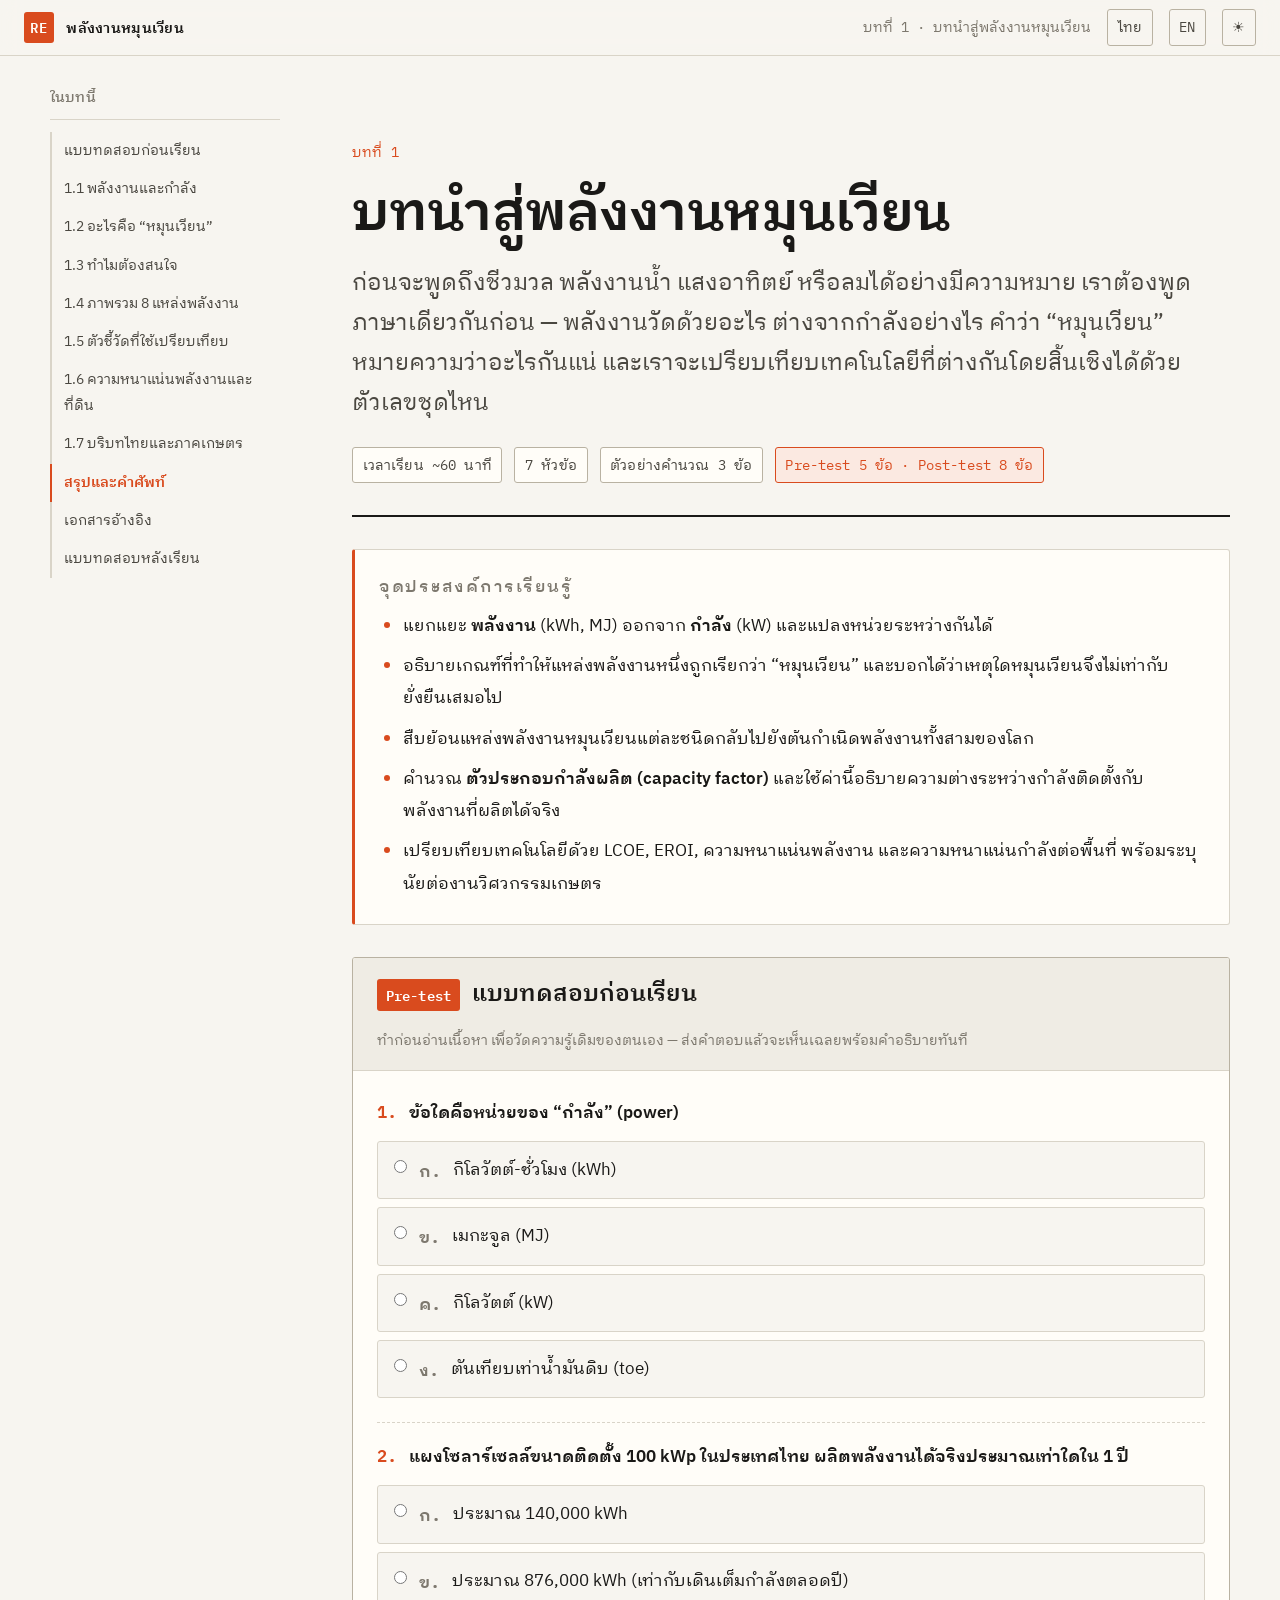
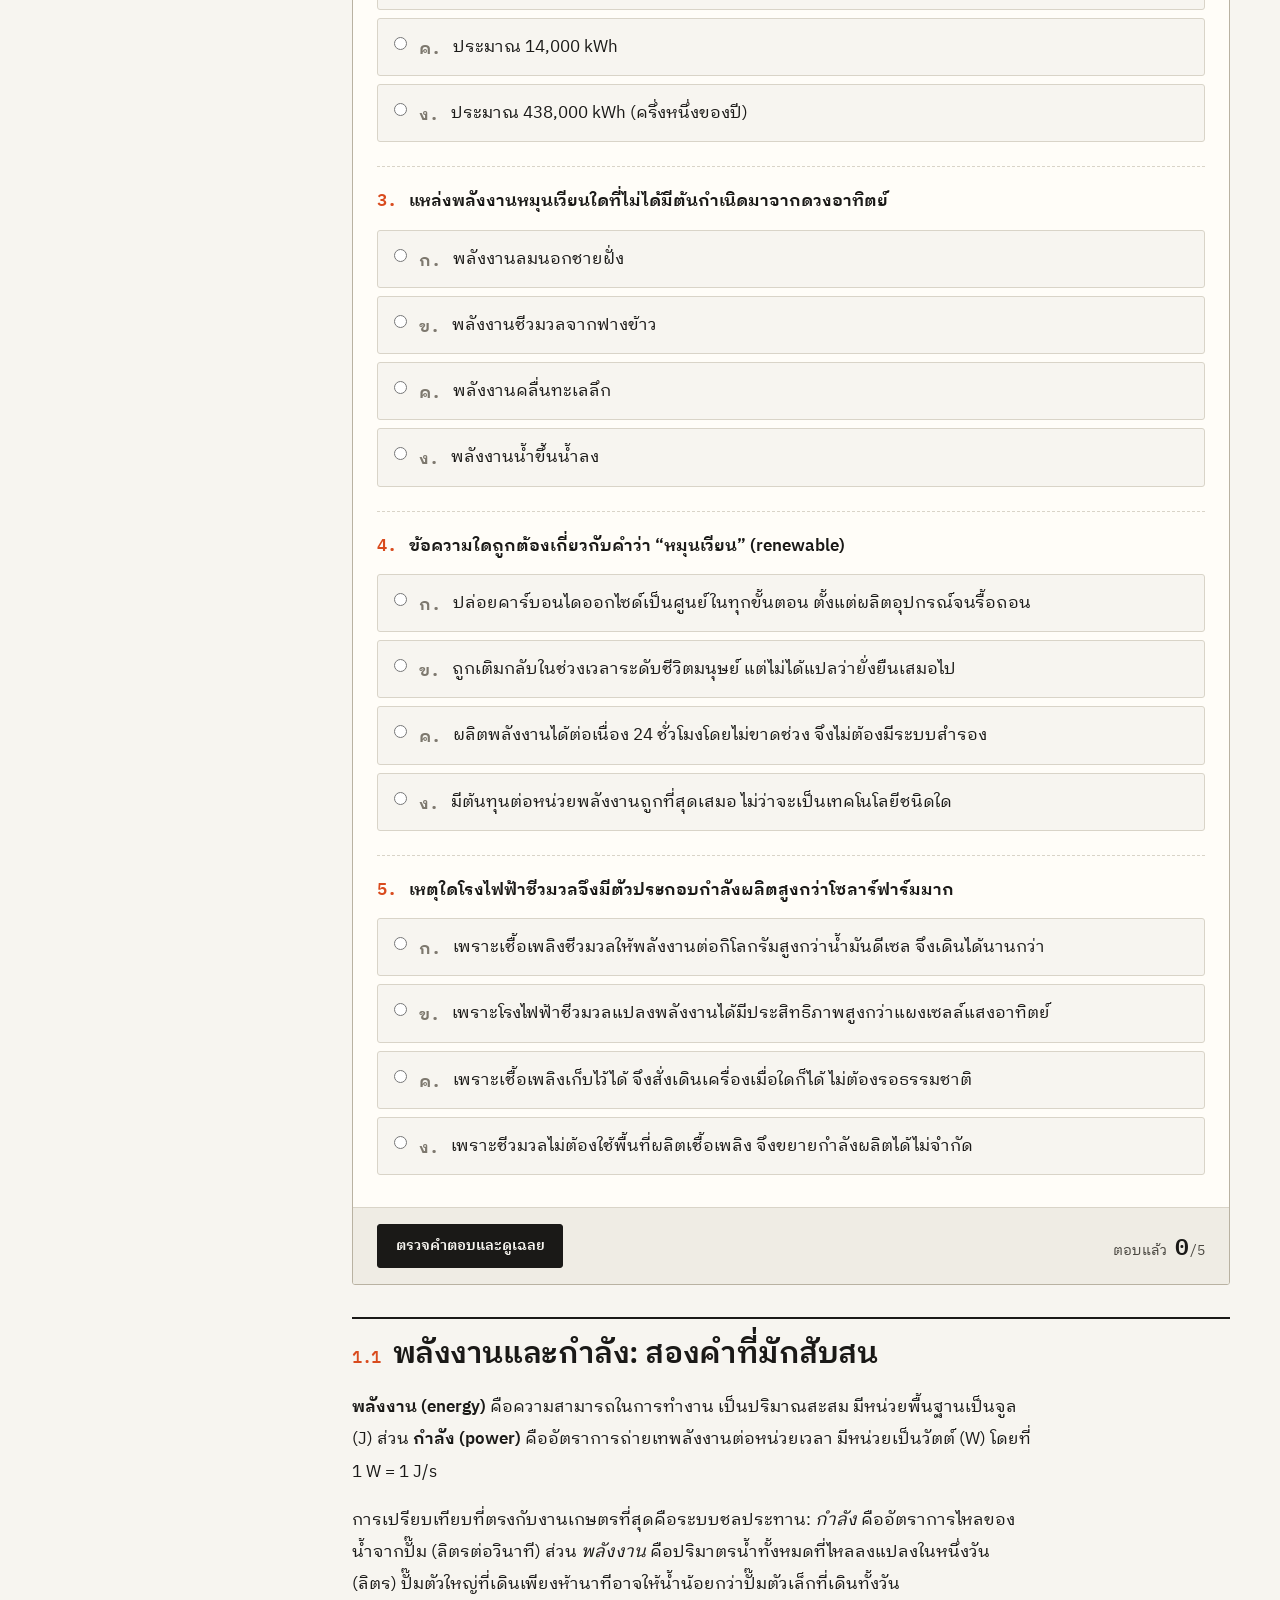
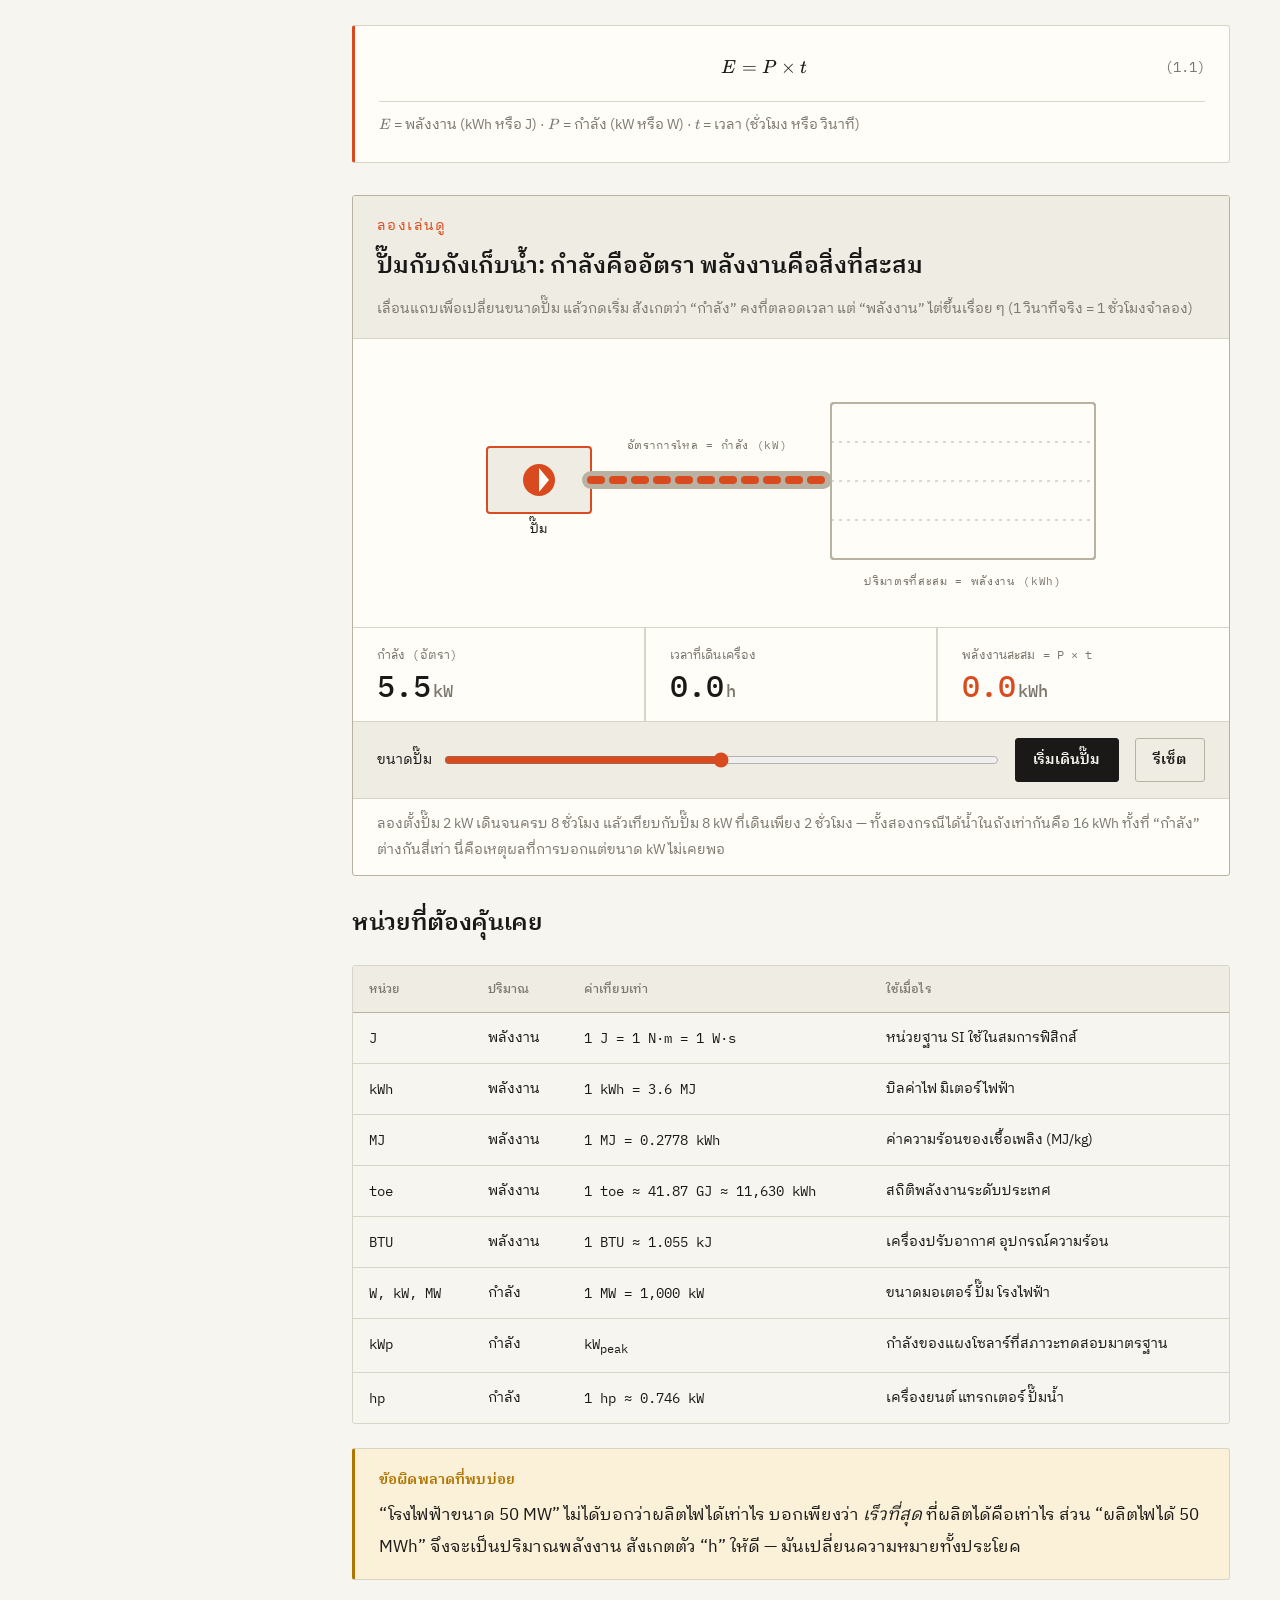
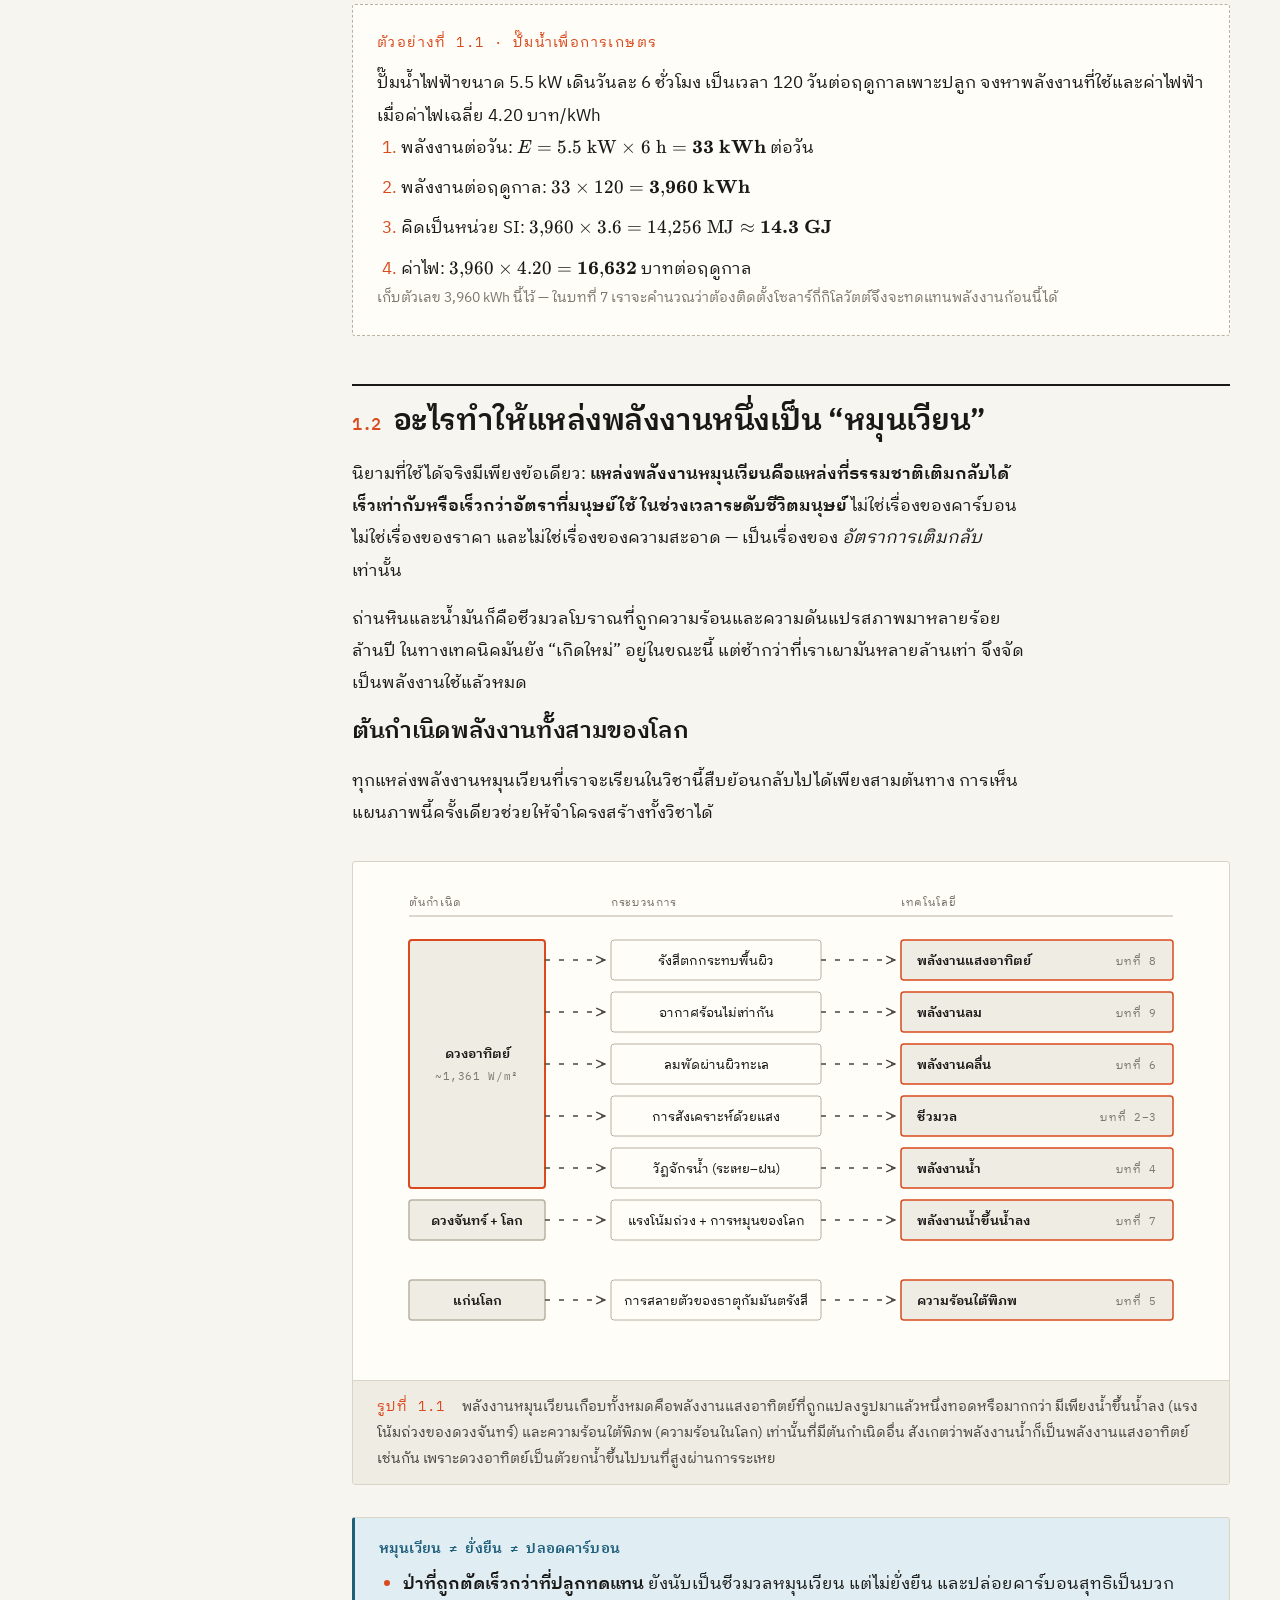
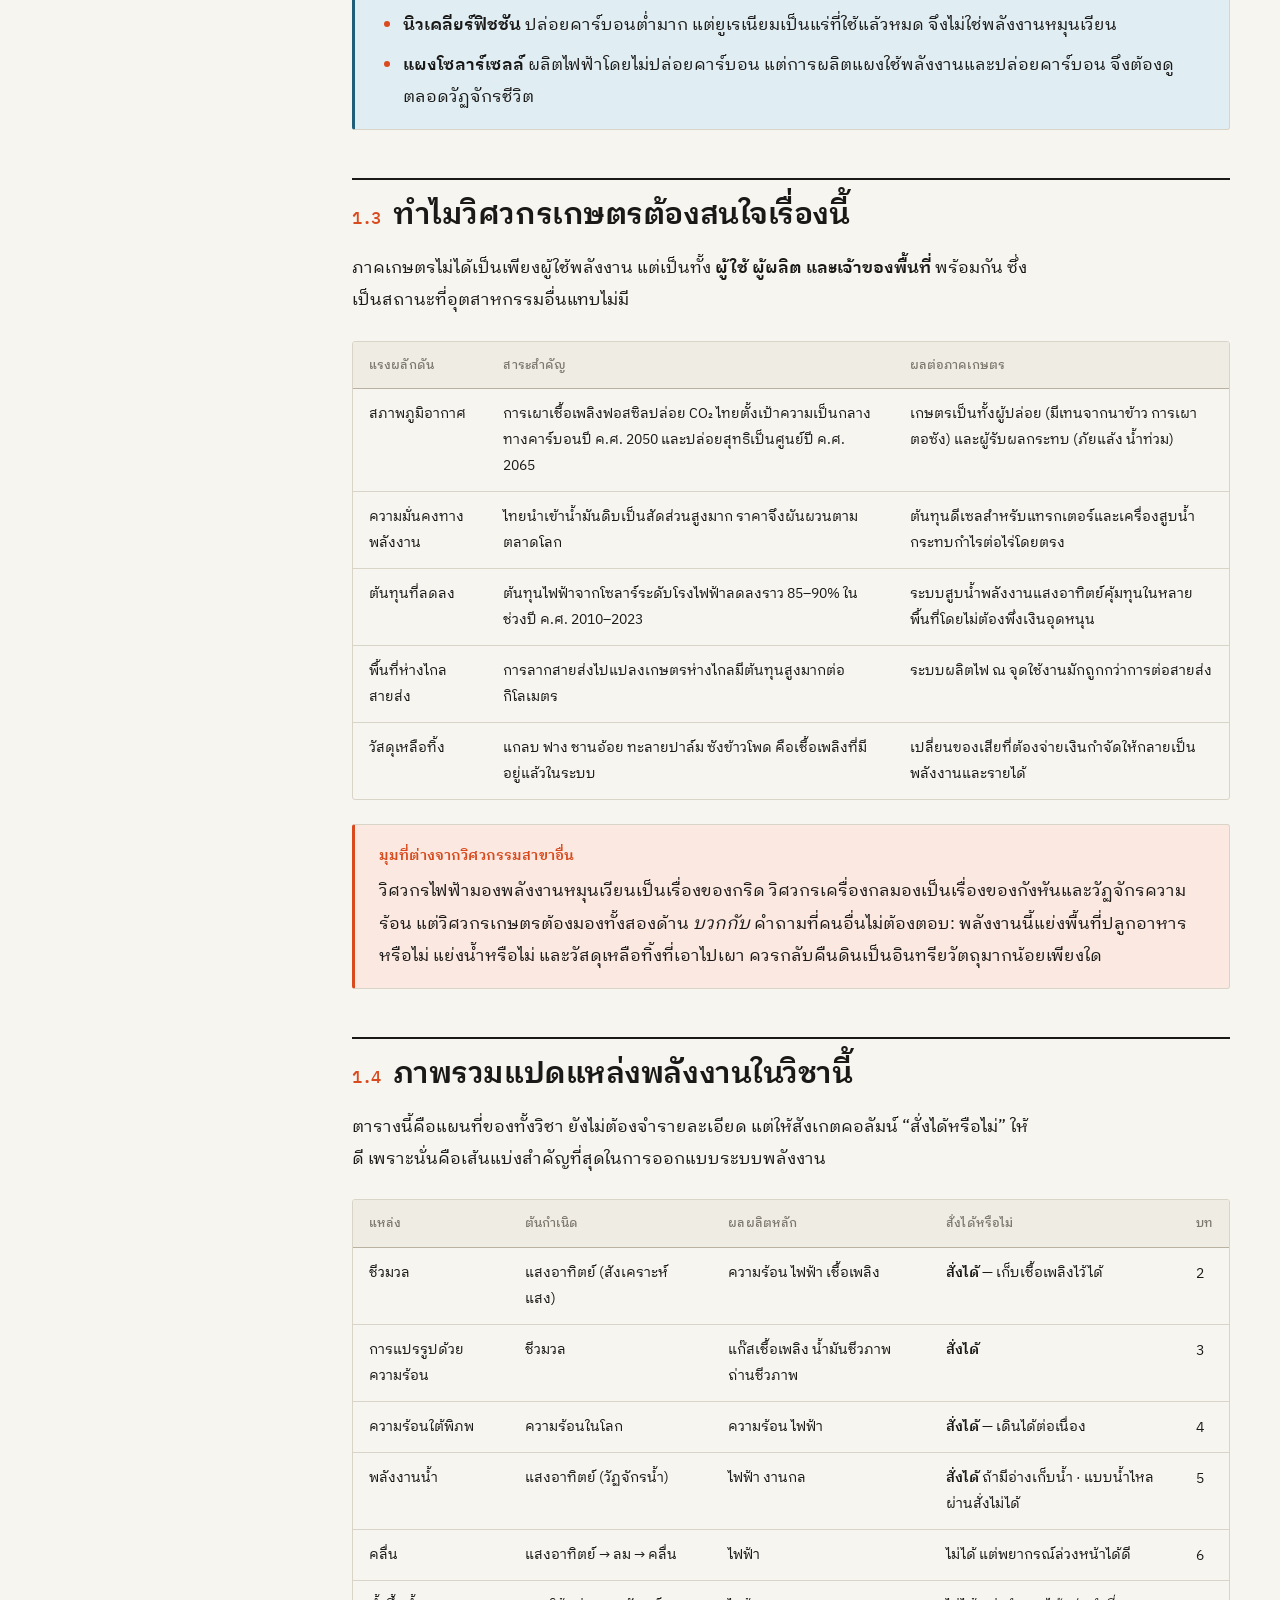
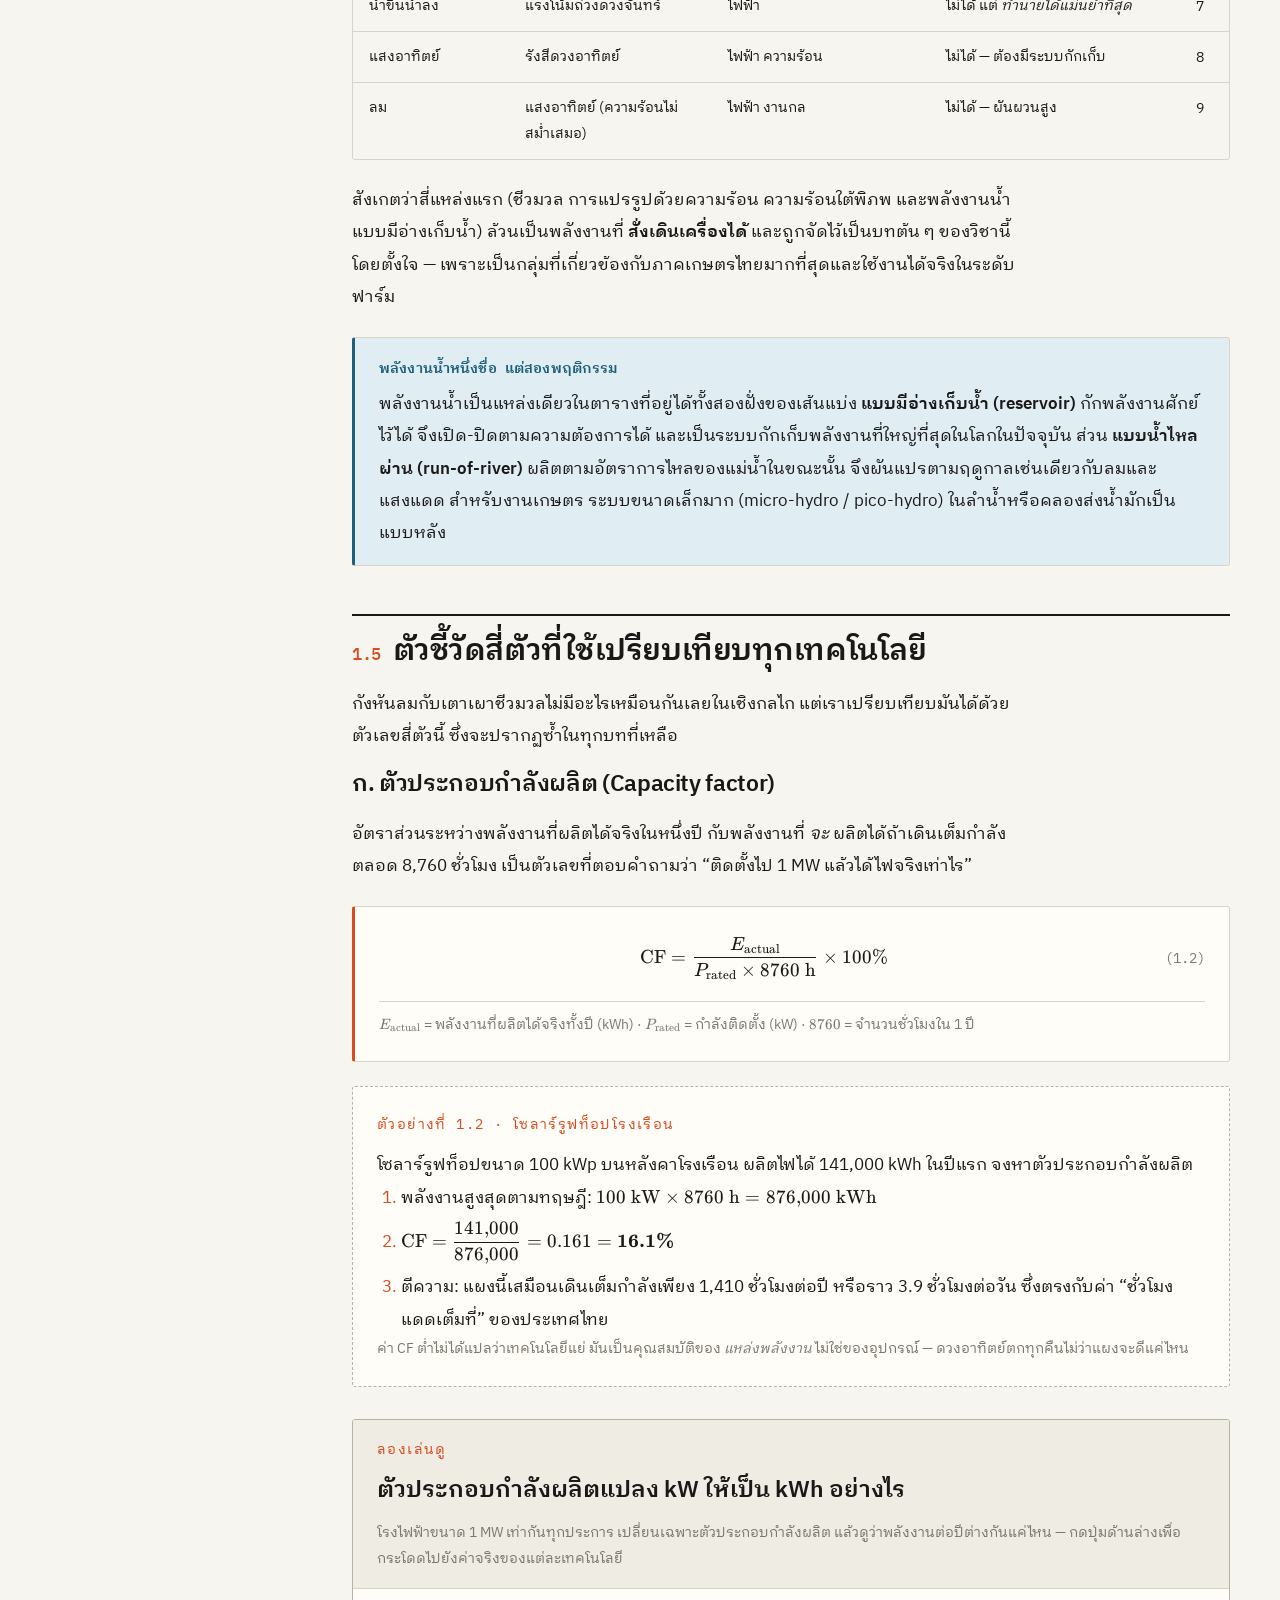
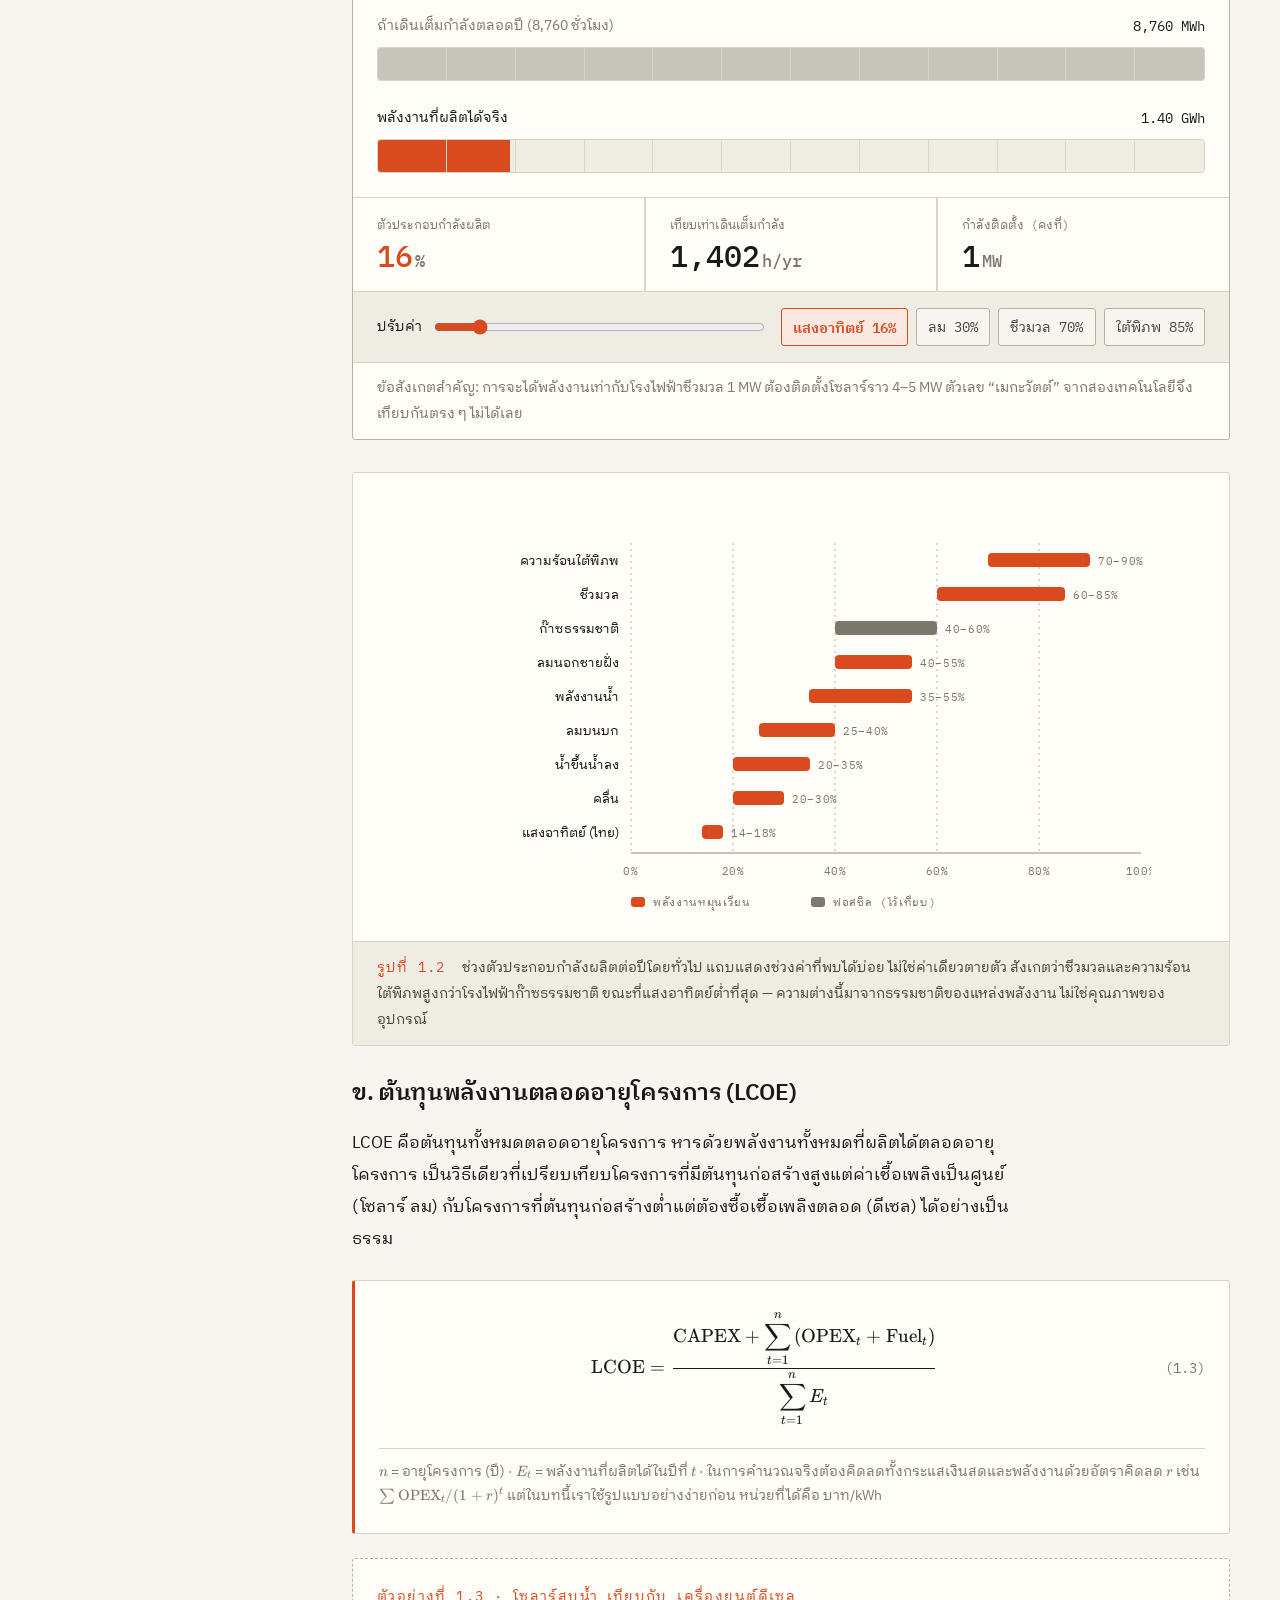
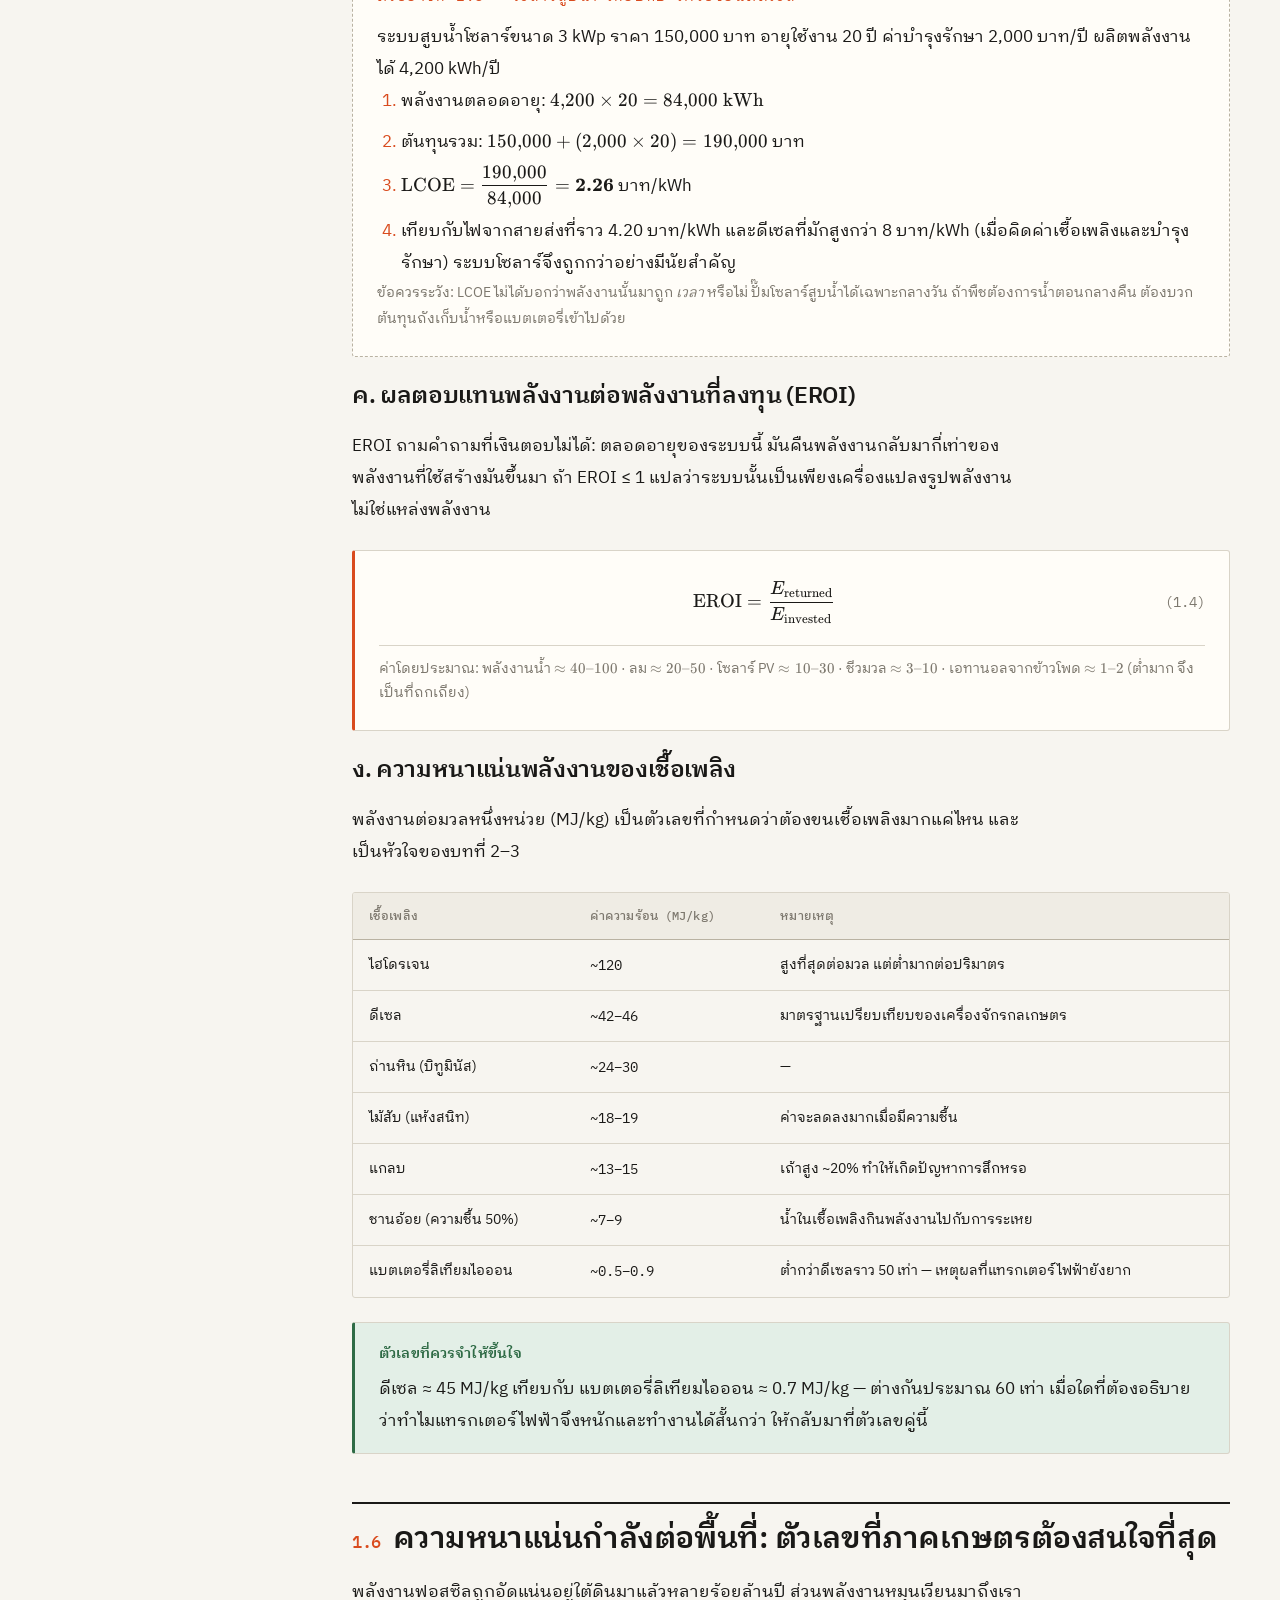
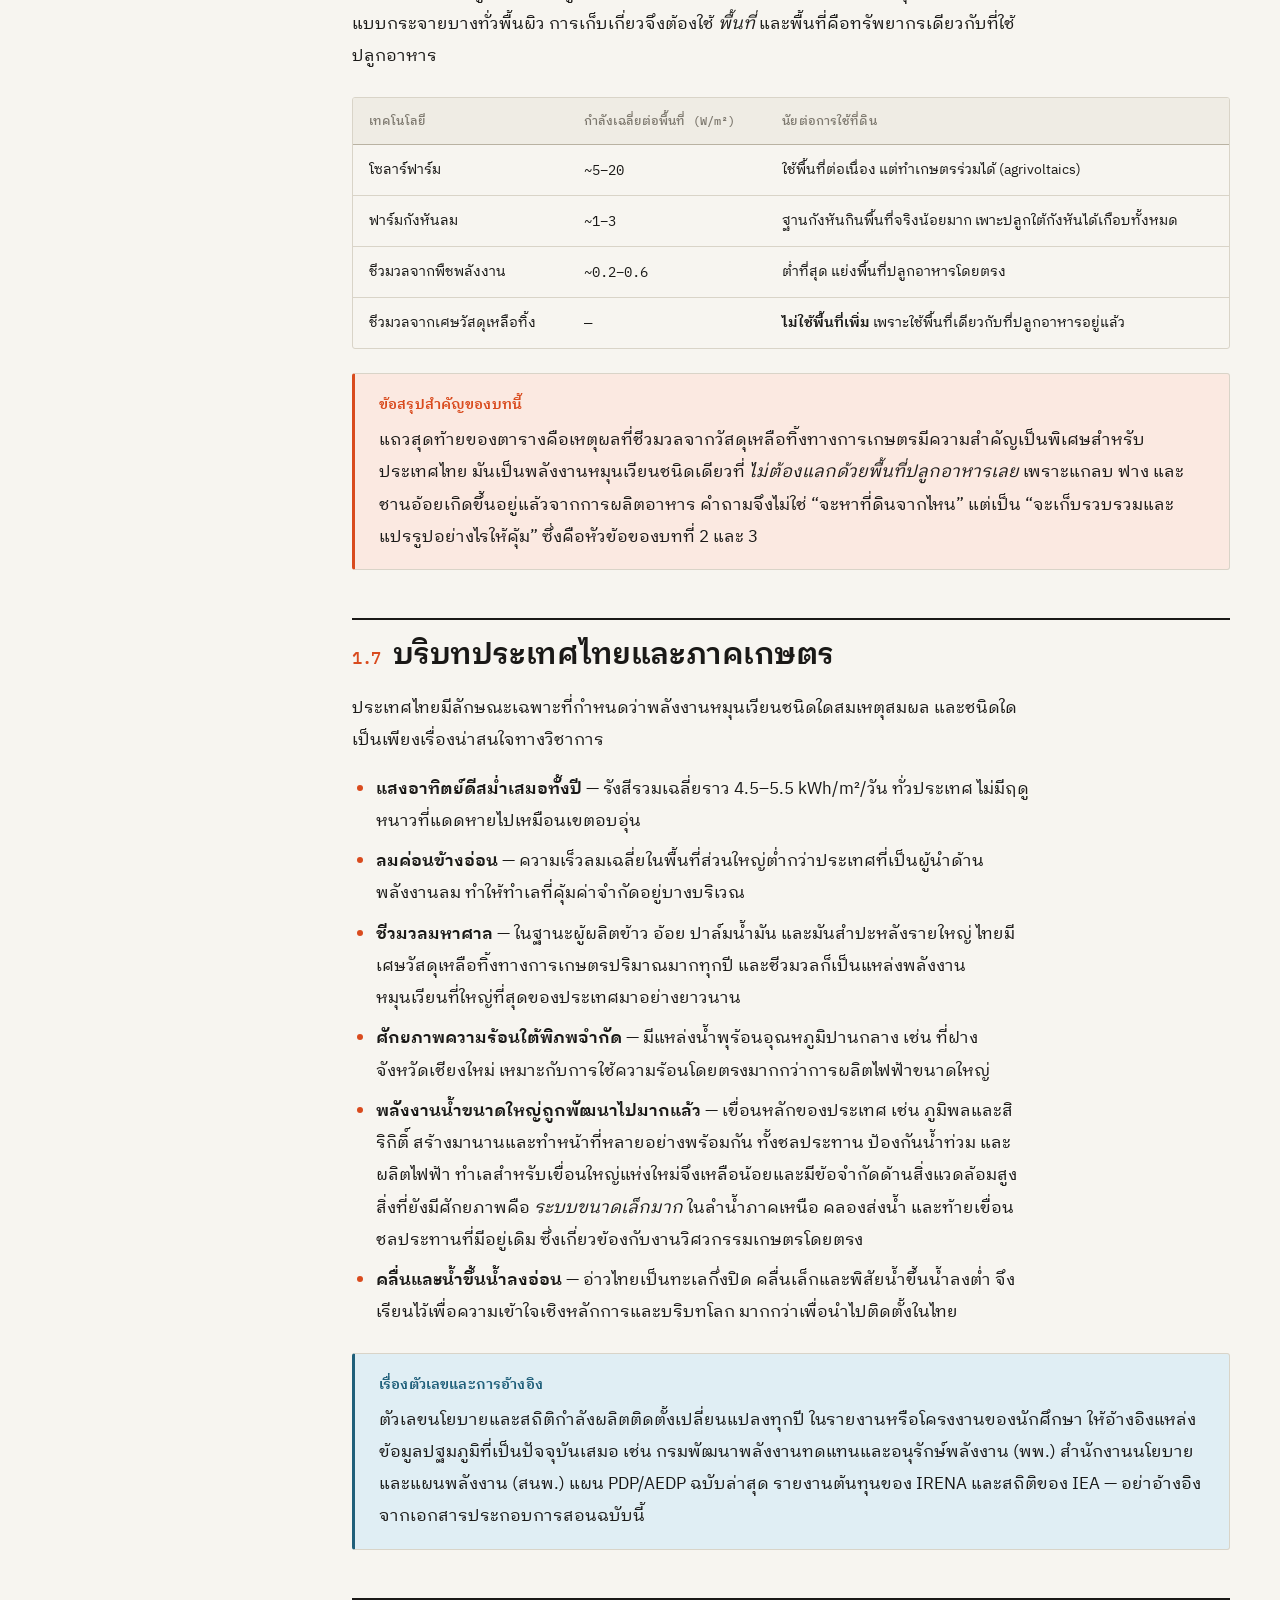
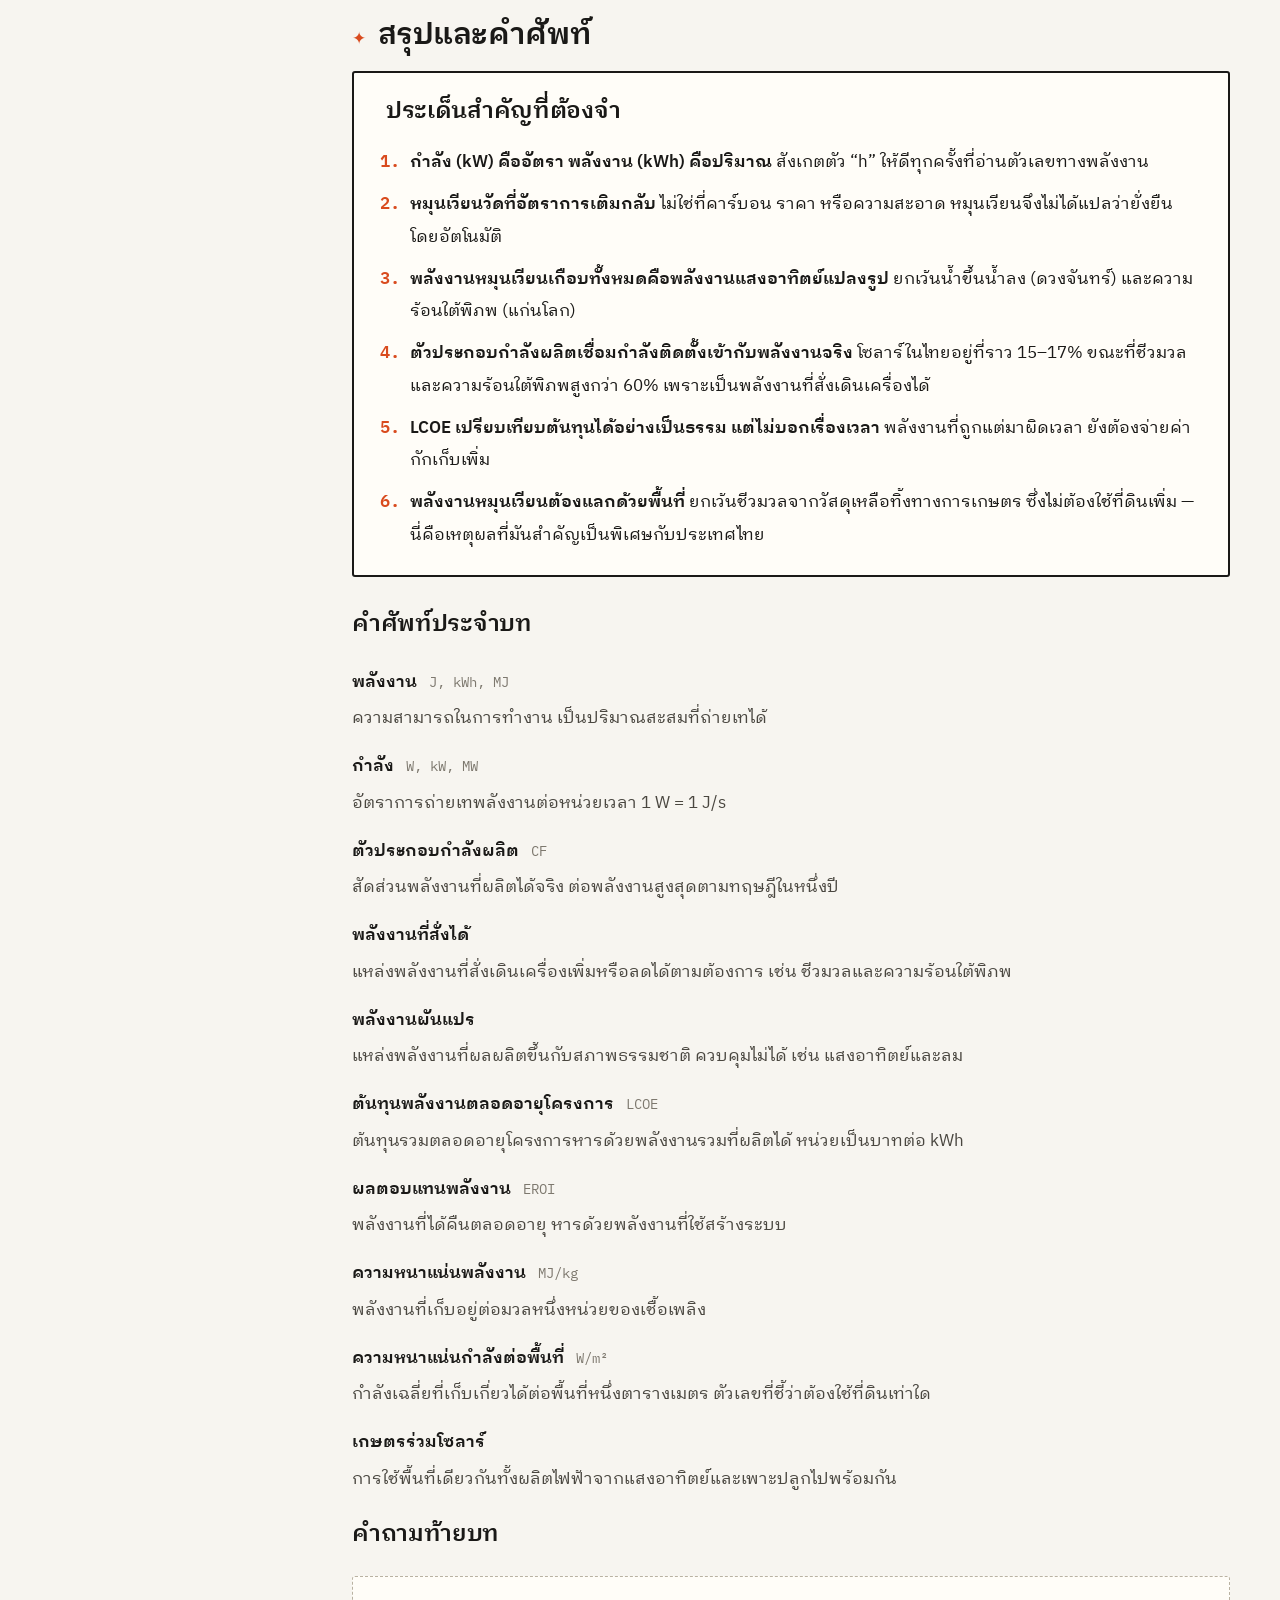
==== commit 3c90ffbf: "Swap chapters 4 and 5: hydro is now chapter 4, geothermal chapter 5 Rename the chapter files, renumb" ====
--- a/chapters/01-introduction.html
+++ b/chapters/01-introduction.html
@@ -608,12 +608,12 @@
               <text x="756" y="183" text-anchor="end" class="dg-label en">CH 6</text>
               <text x="756" y="235" text-anchor="end" class="dg-label th">บทที่ 2–3</text>
               <text x="756" y="235" text-anchor="end" class="dg-label en">CH 2–3</text>
-              <text x="756" y="287" text-anchor="end" class="dg-label th">บทที่ 5</text>
-              <text x="756" y="287" text-anchor="end" class="dg-label en">CH 5</text>
+              <text x="756" y="287" text-anchor="end" class="dg-label th">บทที่ 4</text>
+              <text x="756" y="287" text-anchor="end" class="dg-label en">CH 4</text>
               <text x="756" y="339" text-anchor="end" class="dg-label th">บทที่ 7</text>
               <text x="756" y="339" text-anchor="end" class="dg-label en">CH 7</text>
-              <text x="756" y="419" text-anchor="end" class="dg-label th">บทที่ 4</text>
-              <text x="756" y="419" text-anchor="end" class="dg-label en">CH 4</text>
+              <text x="756" y="419" text-anchor="end" class="dg-label th">บทที่ 5</text>
+              <text x="756" y="419" text-anchor="end" class="dg-label en">CH 5</text>
 
               <!-- connectors: the dashes drift left to right, showing which way energy travels -->
               <g class="dg-line dg-flow" stroke-width="1.4" fill="none" marker-end="url(#arw)">
